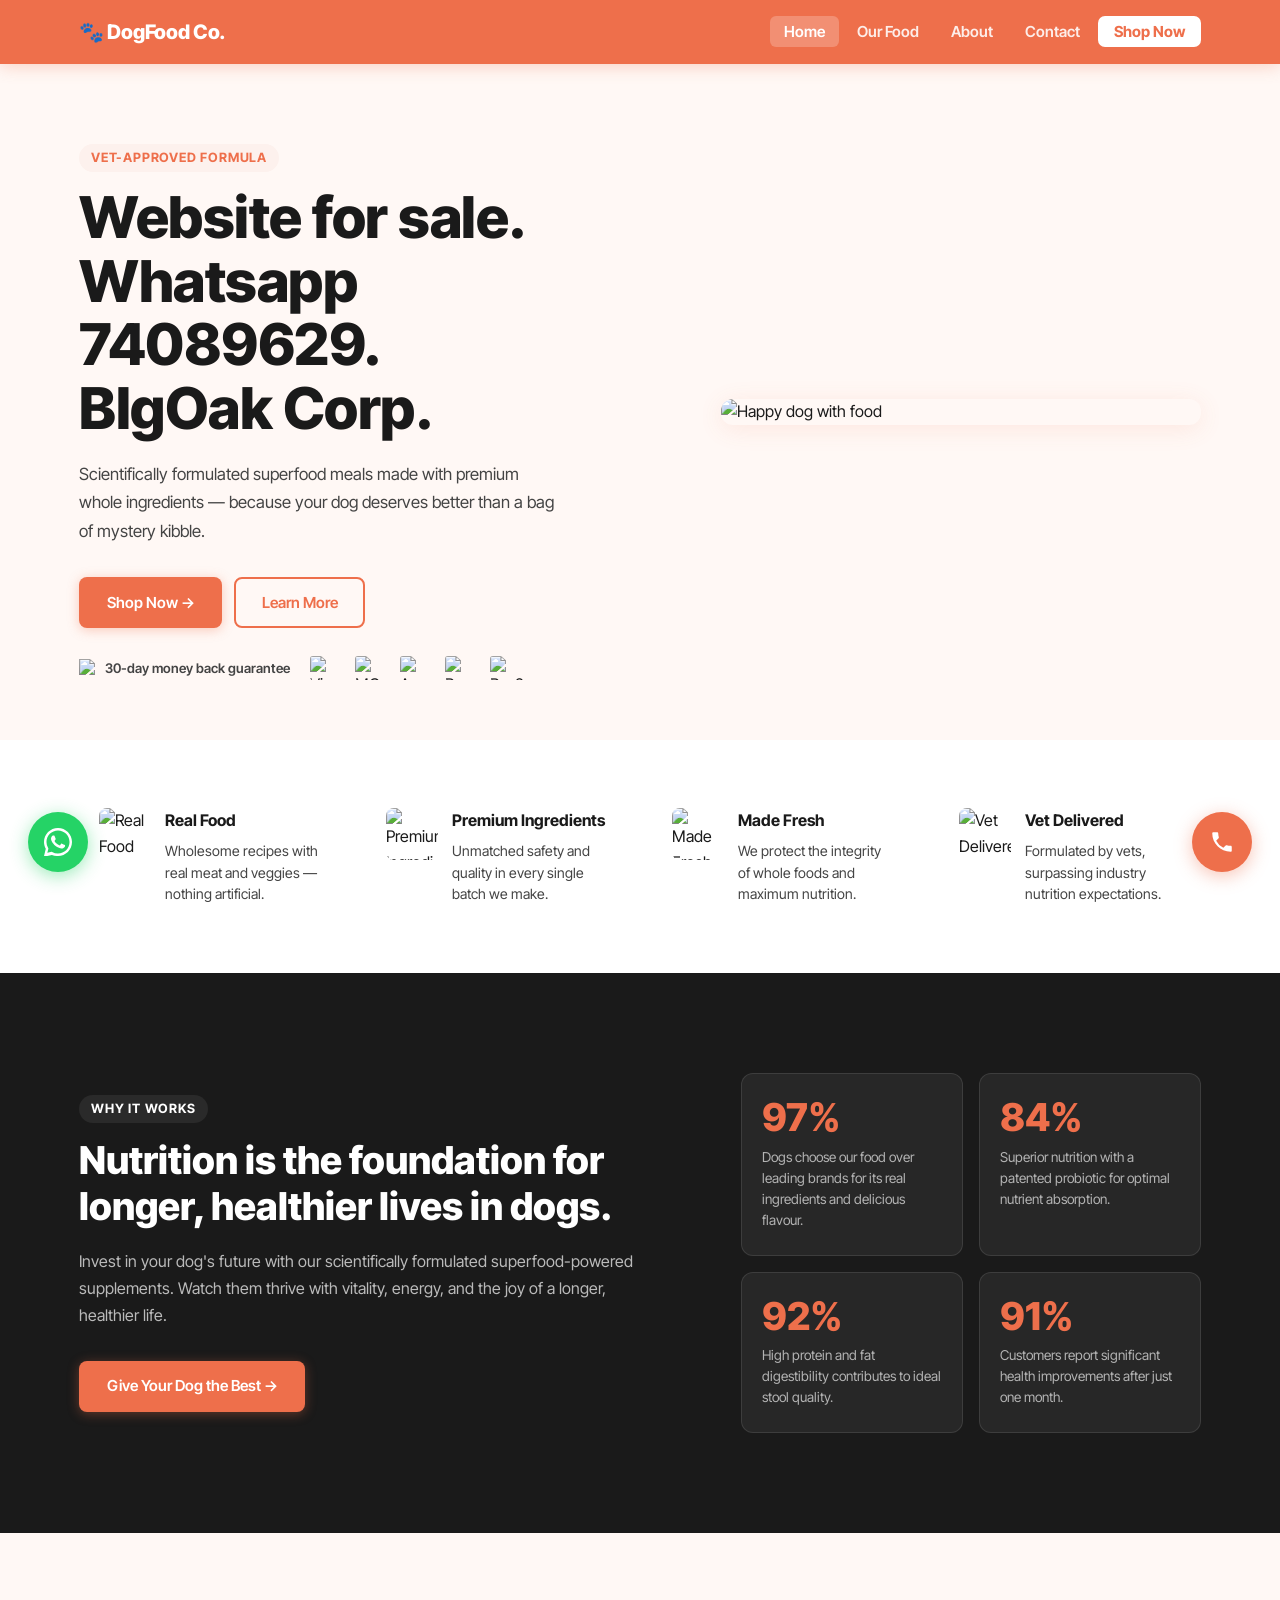
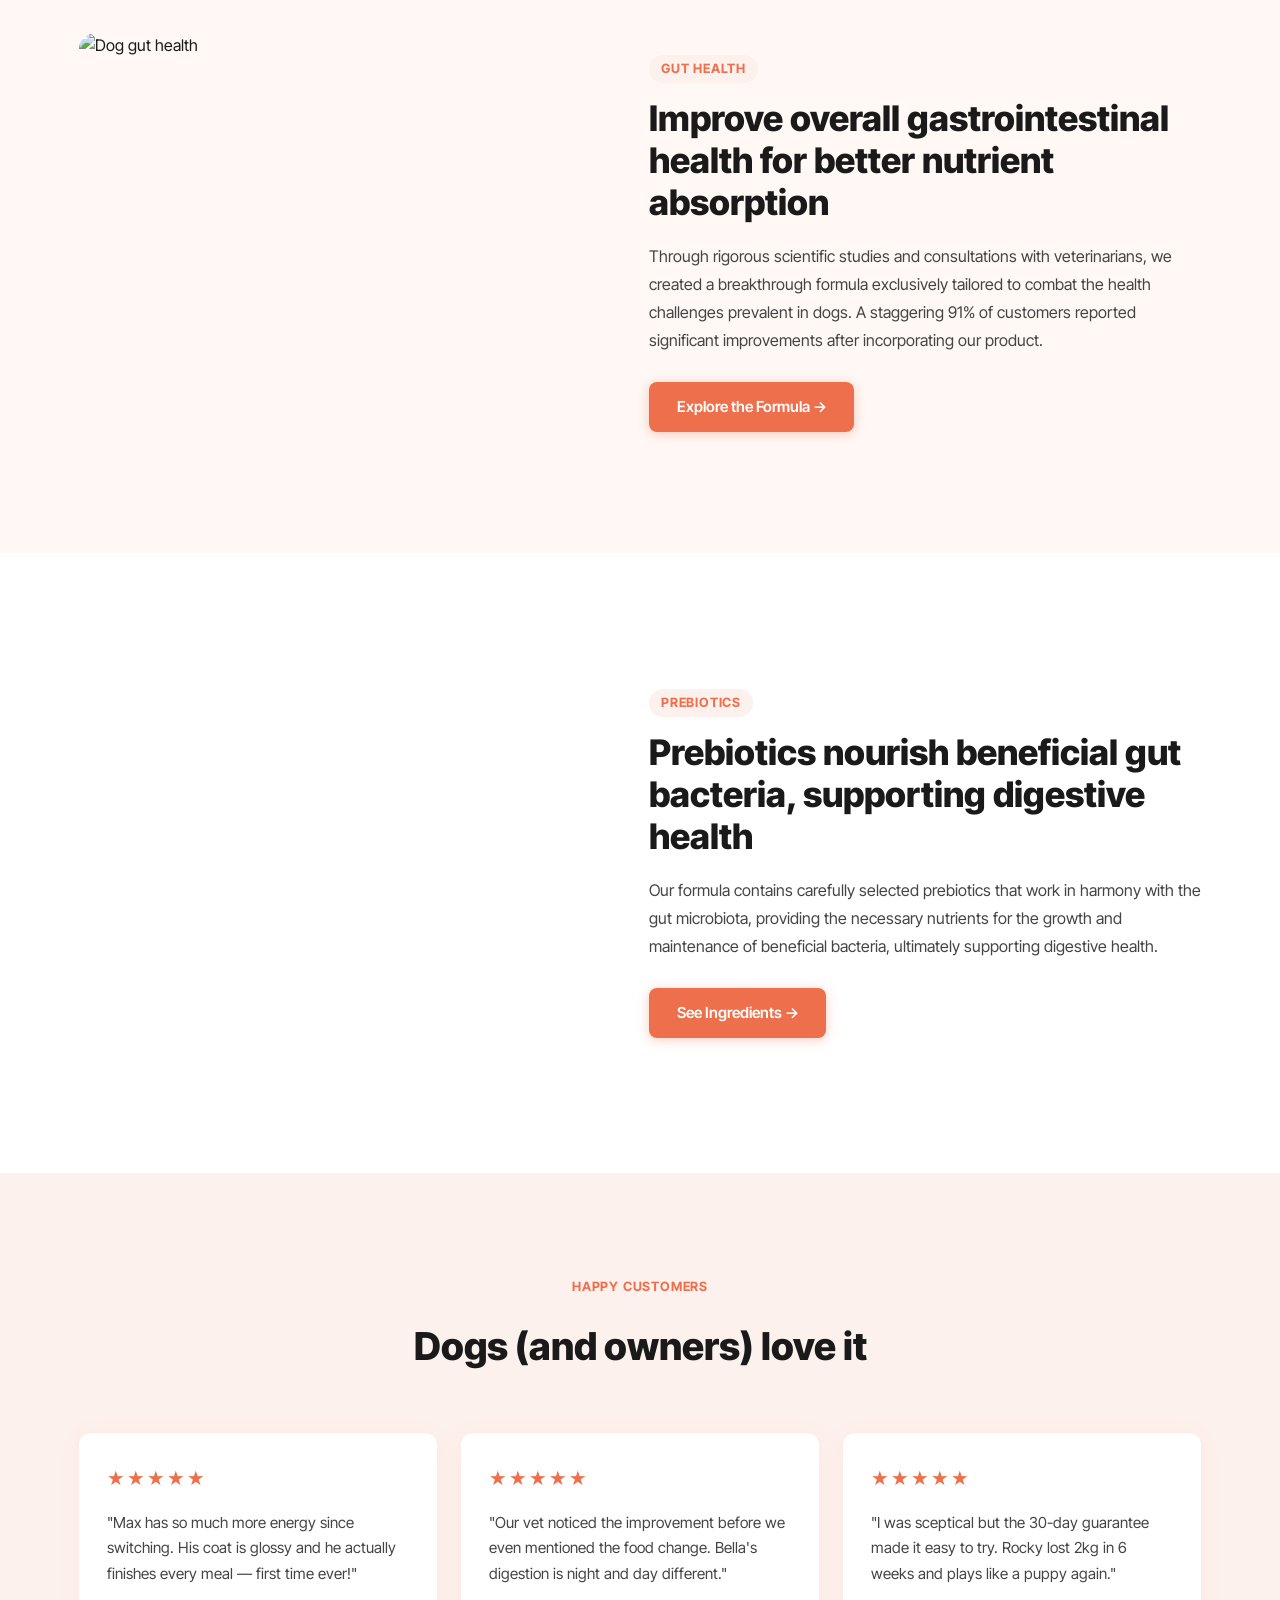
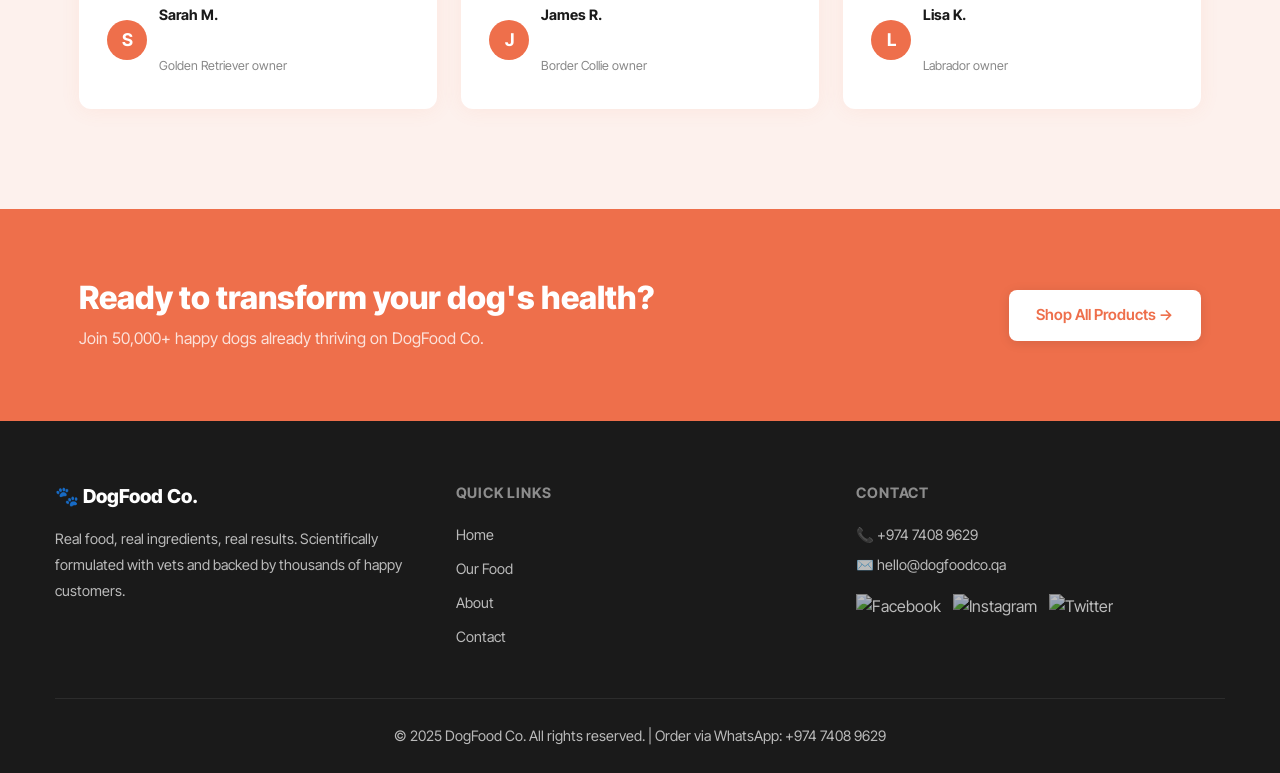
==== index.html @ cec1e4d4 "first commit" ====
<!DOCTYPE html>
<html lang="en">
<head>
    <meta charset="UTF-8">
    <meta name="viewport" content="width=device-width, initial-scale=1.0">
    <title>DogFood Co. – Real Food for Real Dogs</title>
    <link rel="stylesheet" href="style.css">
    <link rel="preconnect" href="https://fonts.googleapis.com">
    <link rel="preconnect" href="https://fonts.gstatic.com" crossorigin>
    <link href="https://fonts.googleapis.com/css2?family=Inter+Tight:wght@400;500;600;700;800&display=swap" rel="stylesheet">
</head>
<body>

<!-- NAV -->
<nav>
    <div class="nav-container">
        <a href="index.html" class="navlogo">🐾 DogFood Co.</a>
        <button class="nav-toggle" aria-label="Toggle navigation" aria-expanded="false">
            <span></span><span></span><span></span>
        </button>
        <ul class="nav-links">
            <li><a href="index.html">Home</a></li>
            <li><a href="shop.html">Our Food</a></li>
            <li><a href="about.html">About</a></li>
            <li><a href="contact.html">Contact</a></li>
            <li><a href="shop.html" class="nav-shop">Shop Now</a></li>
        </ul>
    </div>
</nav>

<!-- HERO -->
<section class="hero">
    <div class="container hero-inner">
        <div class="hero-text">
            <span class="badge">Vet-Approved Formula</span>
            <h1>Website for sale.<br>Whatsapp 74089629.<br>BIgOak Corp.</h1>
            <p>Scientifically formulated superfood meals made with premium whole ingredients — because your dog deserves better than a bag of mystery kibble.</p>
            <div class="hero-actions">
                <a href="shop.html" class="btn btn-primary">Shop Now →</a>
                <a href="about.html" class="btn btn-outline">Learn More</a>
            </div>
            <div class="trust-row">
                <div class="trust-item">
                    <img src="https://imgur.com/5Bwou4k.png" alt="Guarantee" width="18" height="18">
                    <span>30-day money back guarantee</span>
                </div>
                <div class="trust-payments">
                    <img src="https://imgur.com/eGjCdAO.png" alt="Visa" width="39" height="24">
                    <img src="https://imgur.com/sHuQ5a9.png" alt="MC" width="39" height="24">
                    <img src="https://imgur.com/HMOeJBQ.png" alt="Amex" width="39" height="24">
                    <img src="https://imgur.com/6dIvmwR.png" alt="Pay" width="39" height="24">
                    <img src="https://imgur.com/hNTeRtL.png" alt="Pay2" width="39" height="24">
                </div>
            </div>
        </div>
        <div class="hero-image">
            <img src="https://imgur.com/yDRFx0C.png" alt="Happy dog with food">
        </div>
    </div>
</section>

<!-- FEATURES STRIP -->
<section class="features-strip">
    <div class="container features-grid">
        <div class="feature-card reveal">
            <img src="https://imgur.com/W0EpPvp.png" alt="Real Food" width="52" height="52">
            <div>
                <h3>Real Food</h3>
                <p>Wholesome recipes with real meat and veggies — nothing artificial.</p>
            </div>
        </div>
        <div class="feature-card reveal">
            <img src="https://imgur.com/Yqj3eRN.png" alt="Premium Ingredients" width="52" height="52">
            <div>
                <h3>Premium Ingredients</h3>
                <p>Unmatched safety and quality in every single batch we make.</p>
            </div>
        </div>
        <div class="feature-card reveal">
            <img src="https://imgur.com/ISbBLQY.png" alt="Made Fresh" width="52" height="52">
            <div>
                <h3>Made Fresh</h3>
                <p>We protect the integrity of whole foods and maximum nutrition.</p>
            </div>
        </div>
        <div class="feature-card reveal">
            <img src="https://imgur.com/7onivQN.png" alt="Vet Delivered" width="52" height="52">
            <div>
                <h3>Vet Delivered</h3>
                <p>Formulated by vets, surpassing industry nutrition expectations.</p>
            </div>
        </div>
    </div>
</section>

<!-- STATS / BENEFITS -->
<section class="benefits">
    <div class="container benefits-inner">
        <div class="benefits-text reveal">
            <span class="badge badge-dark">Why It Works</span>
            <h2>Nutrition is the foundation for longer, healthier lives in dogs.</h2>
            <p>Invest in your dog's future with our scientifically formulated superfood-powered supplements. Watch them thrive with vitality, energy, and the joy of a longer, healthier life.</p>
            <a href="shop.html" class="btn btn-primary">Give Your Dog the Best →</a>
        </div>
        <div class="benefits-stats reveal">
            <div class="stat-card">
                <span class="stat-number">97%</span>
                <p>Dogs choose our food over leading brands for its real ingredients and delicious flavour.</p>
            </div>
            <div class="stat-card">
                <span class="stat-number">84%</span>
                <p>Superior nutrition with a patented probiotic for optimal nutrient absorption.</p>
            </div>
            <div class="stat-card">
                <span class="stat-number">92%</span>
                <p>High protein and fat digestibility contributes to ideal stool quality.</p>
            </div>
            <div class="stat-card">
                <span class="stat-number">91%</span>
                <p>Customers report significant health improvements after just one month.</p>
            </div>
        </div>
    </div>
</section>

<!-- GUT HEALTH SECTION -->
<section class="split-section">
    <div class="container split-inner">
        <div class="split-image reveal">
            <img src="https://i.imgur.com/GdeCdSQ.gif" alt="Dog gut health" style="width:100%;height:100%;object-fit:cover;">
        </div>
        <div class="split-text reveal">
            <span class="badge">Gut Health</span>
            <h2>Improve overall gastrointestinal health for better nutrient absorption</h2>
            <p>Through rigorous scientific studies and consultations with veterinarians, we created a breakthrough formula exclusively tailored to combat the health challenges prevalent in dogs. A staggering 91% of customers reported significant improvements after incorporating our product.</p>
            <a href="shop.html" class="btn btn-primary">Explore the Formula →</a>
        </div>
    </div>
</section>

<!-- PREBIOTICS SECTION -->
<section class="split-section split-section--reverse">
    <div class="container split-inner">
        <div class="split-text reveal">
            <span class="badge">Prebiotics</span>
            <h2>Prebiotics nourish beneficial gut bacteria, supporting digestive health</h2>
            <p>Our formula contains carefully selected prebiotics that work in harmony with the gut microbiota, providing the necessary nutrients for the growth and maintenance of beneficial bacteria, ultimately supporting digestive health.</p>
            <a href="shop.html" class="btn btn-primary">See Ingredients →</a>
        </div>
        <div class="split-image split-image--bg reveal"></div>
    </div>
</section>

<!-- TESTIMONIALS -->
<section class="testimonials">
    <div class="container">
        <div class="section-header">
            <span class="badge">Happy Customers</span>
            <h2>Dogs (and owners) love it</h2>
        </div>
        <div class="testimonials-grid">
            <div class="testimonial-card reveal">
                <div class="stars">★★★★★</div>
                <p>"Max has so much more energy since switching. His coat is glossy and he actually finishes every meal — first time ever!"</p>
                <div class="reviewer">
                    <div class="reviewer-avatar">S</div>
                    <div><strong>Sarah M.</strong><br><small>Golden Retriever owner</small></div>
                </div>
            </div>
            <div class="testimonial-card reveal">
                <div class="stars">★★★★★</div>
                <p>"Our vet noticed the improvement before we even mentioned the food change. Bella's digestion is night and day different."</p>
                <div class="reviewer">
                    <div class="reviewer-avatar">J</div>
                    <div><strong>James R.</strong><br><small>Border Collie owner</small></div>
                </div>
            </div>
            <div class="testimonial-card reveal">
                <div class="stars">★★★★★</div>
                <p>"I was sceptical but the 30-day guarantee made it easy to try. Rocky lost 2kg in 6 weeks and plays like a puppy again."</p>
                <div class="reviewer">
                    <div class="reviewer-avatar">L</div>
                    <div><strong>Lisa K.</strong><br><small>Labrador owner</small></div>
                </div>
            </div>
        </div>
    </div>
</section>

<!-- CTA BANNER -->
<section class="cta-banner">
    <div class="container cta-inner">
        <div>
            <h2>Ready to transform your dog's health?</h2>
            <p>Join 50,000+ happy dogs already thriving on DogFood Co.</p>
        </div>
        <a href="shop.html" class="btn btn-white">Shop All Products →</a>
    </div>
</section>

<!-- FOOTER -->
<footer class="footer">
    <div class="footer-container">
        <div class="footer-about">
            <div class="footer-logo">🐾 DogFood Co.</div>
            <p>Real food, real ingredients, real results. Scientifically formulated with vets and backed by thousands of happy customers.</p>
        </div>
        <div class="footer-links">
            <h3>Quick Links</h3>
            <ul>
                <li><a href="index.html">Home</a></li>
                <li><a href="shop.html">Our Food</a></li>
                <li><a href="about.html">About</a></li>
                <li><a href="contact.html">Contact</a></li>
            </ul>
        </div>
        <div class="footer-contact">
            <h3>Contact</h3>
            <p>📞 <a href="tel:+97474089629" style="color:rgba(255,255,255,0.7)">+974 7408 9629</a></p>
            <p>✉️ hello@dogfoodco.qa</p>
            <div class="social-icons">
                <a href="#"><img src="https://img.icons8.com/ios-filled/20/ffffff/facebook-new.png" alt="Facebook"></a>
                <a href="#"><img src="https://img.icons8.com/ios-filled/20/ffffff/instagram-new.png" alt="Instagram"></a>
                <a href="#"><img src="https://img.icons8.com/ios-filled/20/ffffff/twitter.png" alt="Twitter"></a>
            </div>
        </div>
    </div>
    <div class="footer-bottom">
        <p>© 2025 DogFood Co. All rights reserved. | Order via WhatsApp: +974 7408 9629</p>
    </div>
</footer>

<!-- FLOATING ACTION BUTTONS -->
<a href="https://wa.me/97474089629" class="fab fab-whatsapp" target="_blank" rel="noopener" aria-label="Chat on WhatsApp">
    <svg xmlns="http://www.w3.org/2000/svg" viewBox="0 0 24 24" fill="currentColor" width="28" height="28">
        <path d="M17.472 14.382c-.297-.149-1.758-.867-2.03-.967-.273-.099-.471-.148-.67.15-.197.297-.767.966-.94 1.164-.173.199-.347.223-.644.075-.297-.15-1.255-.463-2.39-1.475-.883-.788-1.48-1.761-1.653-2.059-.173-.297-.018-.458.13-.606.134-.133.298-.347.446-.52.149-.174.198-.298.298-.497.099-.198.05-.371-.025-.52-.075-.149-.669-1.612-.916-2.207-.242-.579-.487-.5-.669-.51-.173-.008-.371-.01-.57-.01-.198 0-.52.074-.792.372-.272.297-1.04 1.016-1.04 2.479 0 1.462 1.065 2.875 1.213 3.074.149.198 2.096 3.2 5.077 4.487.709.306 1.262.489 1.694.625.712.227 1.36.195 1.871.118.571-.085 1.758-.719 2.006-1.413.248-.694.248-1.289.173-1.413-.074-.124-.272-.198-.57-.347z"/>
        <path d="M12 0C5.373 0 0 5.373 0 12c0 2.117.553 4.103 1.518 5.829L.057 23.886a.5.5 0 0 0 .611.611l6.101-1.457A11.945 11.945 0 0 0 12 24c6.627 0 12-5.373 12-12S18.627 0 12 0zm0 21.882a9.844 9.844 0 0 1-5.031-1.378l-.36-.214-3.733.892.908-3.65-.234-.374A9.847 9.847 0 0 1 2.118 12C2.118 6.533 6.533 2.118 12 2.118S21.882 6.533 21.882 12 17.467 21.882 12 21.882z"/>
    </svg>
</a>
<a href="tel:+97474089629" class="fab fab-phone" aria-label="Call Us">
    <svg xmlns="http://www.w3.org/2000/svg" viewBox="0 0 24 24" fill="currentColor" width="26" height="26">
        <path d="M6.62 10.79a15.053 15.053 0 0 0 6.59 6.59l2.2-2.2c.27-.27.67-.36 1.02-.24 1.12.37 2.33.57 3.57.57.55 0 1 .45 1 1V20c0 .55-.45 1-1 1C10.61 21 3 13.39 3 4c0-.55.45-1 1-1h3.5c.55 0 1 .45 1 1 0 1.25.2 2.45.57 3.57.11.35.03.74-.24 1.02l-2.21 2.2z"/>
    </svg>
</a>

<script src="script.js"></script>
</body>
</html>
---- style.css ----
/* ============================================================
   RESET & TOKENS
   ============================================================ */
*, *::before, *::after { margin: 0; padding: 0; box-sizing: border-box; }
img { max-width: 100%; height: auto; display: block; }

:root {
    --orange:  #EE6F4B;
    --orange-dark: #d45a37;
    --orange-light: #fdf1ed;
    --cream:   #fff8f5;
    --dark:    #1a1a1a;
    --mid:     #444;
    --light:   #f5f5f5;
    --white:   #ffffff;
    --nav-h:   64px;
    --radius:  12px;
    --shadow:  0 4px 24px rgba(238,111,75,0.12);
    --max-w:   1170px;
}

/* ============================================================
   BASE
   ============================================================ */
body {
    font-family: "Inter Tight", sans-serif;
    color: var(--dark);
    background-color: var(--cream);
    padding-top: var(--nav-h);
    line-height: 1.6;
}

a { text-decoration: none; color: inherit; }

/* ============================================================
   BUTTONS
   ============================================================ */
.btn {
    display: inline-flex;
    align-items: center;
    justify-content: center;
    padding: 0.7rem 1.6rem;
    border-radius: 8px;
    font-family: "Inter Tight", sans-serif;
    font-size: 0.95rem;
    font-weight: 600;
    cursor: pointer;
    border: 2px solid transparent;
    transition: background 0.18s, transform 0.1s, box-shadow 0.18s;
    min-height: 44px;
    white-space: nowrap;
}
.btn:active { transform: scale(0.97); }

.btn-primary {
    background: var(--orange);
    color: var(--white);
    box-shadow: 0 2px 12px rgba(238,111,75,0.35);
}
.btn-primary:hover {
    background: var(--orange-dark);
    box-shadow: 0 4px 20px rgba(238,111,75,0.45);
    color: var(--white);
}

.btn-outline {
    background: transparent;
    color: var(--orange);
    border-color: var(--orange);
}
.btn-outline:hover {
    background: var(--orange-light);
}

.btn-white {
    background: var(--white);
    color: var(--orange);
    box-shadow: 0 2px 12px rgba(0,0,0,0.1);
}
.btn-white:hover {
    background: var(--orange-light);
}

/* ============================================================
   LAYOUT
   ============================================================ */
.container {
    max-width: var(--max-w);
    margin: 0 auto;
    padding: 0 24px;
}

/* ============================================================
   BADGES
   ============================================================ */
.badge {
    display: inline-block;
    background: var(--orange-light);
    color: var(--orange);
    font-size: 0.8rem;
    font-weight: 700;
    letter-spacing: 0.8px;
    text-transform: uppercase;
    padding: 4px 12px;
    border-radius: 100px;
    margin-bottom: 14px;
}
.badge-dark {
    background: #2a2a2a;
    color: var(--white);
}

/* ============================================================
   NAV
   ============================================================ */
nav {
    position: fixed;
    top: 0; left: 0;
    width: 100%;
    height: var(--nav-h);
    background: var(--orange);
    box-shadow: 0 2px 16px rgba(238,111,75,0.3);
    z-index: 1000;
}

.nav-container {
    max-width: var(--max-w);
    margin: 0 auto;
    padding: 0 24px;
    height: 100%;
    display: flex;
    align-items: center;
    justify-content: space-between;
    position: relative;
}

.navlogo {
    font-size: 1.25rem;
    font-weight: 800;
    color: var(--white);
    letter-spacing: -0.3px;
}

.nav-links {
    list-style: none;
    display: flex;
    gap: 4px;
    align-items: center;
}

.nav-links li a {
    color: rgba(255,255,255,0.88);
    font-size: 0.95rem;
    font-weight: 600;
    padding: 6px 14px;
    border-radius: 6px;
    transition: background 0.15s, color 0.15s;
}
.nav-links li a:hover {
    background: rgba(255,255,255,0.18);
    color: var(--white);
}

/* Hamburger */
.nav-toggle {
    display: none;
    flex-direction: column;
    gap: 5px;
    background: none;
    border: none;
    cursor: pointer;
    padding: 8px;
    z-index: 1001;
}
.nav-toggle span {
    display: block;
    width: 24px;
    height: 2px;
    background: var(--white);
    border-radius: 2px;
    transition: transform 0.28s, opacity 0.28s;
}
.nav-toggle[aria-expanded="true"] span:nth-child(1) { transform: translateY(7px) rotate(45deg); }
.nav-toggle[aria-expanded="true"] span:nth-child(2) { opacity: 0; }
.nav-toggle[aria-expanded="true"] span:nth-child(3) { transform: translateY(-7px) rotate(-45deg); }

/* ============================================================
   HERO
   ============================================================ */
.hero {
    padding: 80px 0 60px;
    background: var(--cream);
}

.hero-inner {
    display: flex;
    align-items: center;
    gap: 60px;
}

.hero-text {
    flex: 1;
    min-width: 0;
}

.hero-text h1 {
    font-size: clamp(2.2rem, 4.5vw, 3.6rem);
    font-weight: 800;
    line-height: 1.1;
    letter-spacing: -0.5px;
    color: var(--dark);
    margin-bottom: 20px;
}

.hero-text p {
    font-size: 1.05rem;
    font-weight: 400;
    line-height: 1.7;
    color: var(--mid);
    margin-bottom: 32px;
    max-width: 480px;
}

.hero-actions {
    display: flex;
    gap: 12px;
    flex-wrap: wrap;
    margin-bottom: 28px;
}

.hero-image {
    flex-shrink: 0;
    width: 480px;
}
.hero-image img {
    width: 100%;
    border-radius: var(--radius);
    box-shadow: var(--shadow);
}

/* Trust row */
.trust-row {
    display: flex;
    align-items: center;
    gap: 20px;
    flex-wrap: wrap;
}
.trust-item {
    display: flex;
    align-items: center;
    gap: 8px;
    font-size: 0.83rem;
    font-weight: 600;
    color: var(--mid);
}
.trust-payments {
    display: flex;
    align-items: center;
    gap: 6px;
}
.trust-payments img {
    height: 24px;
    width: auto;
    border-radius: 3px;
}

/* ============================================================
   FEATURES STRIP
   ============================================================ */
.features-strip {
    background: var(--white);
    padding: 48px 0;
    box-shadow: 0 1px 0 #eee;
}

.features-grid {
    display: grid;
    grid-template-columns: repeat(4, 1fr);
    gap: 24px;
}

.feature-card {
    display: flex;
    align-items: flex-start;
    gap: 14px;
    padding: 20px;
    border-radius: var(--radius);
    transition: box-shadow 0.2s;
}
.feature-card:hover {
    box-shadow: var(--shadow);
}
.feature-card img {
    flex-shrink: 0;
    border-radius: 8px;
}
.feature-card h3 {
    font-size: 1rem;
    font-weight: 700;
    margin-bottom: 6px;
    color: var(--dark);
}
.feature-card p {
    font-size: 0.88rem;
    color: var(--mid);
    line-height: 1.55;
}

/* ============================================================
   BENEFITS / STATS
   ============================================================ */
.benefits {
    padding: 100px 0;
    background: var(--dark);
}

.benefits-inner {
    display: flex;
    align-items: center;
    gap: 80px;
}

.benefits-text {
    flex: 1;
    min-width: 0;
}
.benefits-text h2 {
    font-size: clamp(1.8rem, 3vw, 2.6rem);
    font-weight: 800;
    color: var(--white);
    line-height: 1.2;
    margin-bottom: 18px;
}
.benefits-text p {
    font-size: 1rem;
    color: rgba(255,255,255,0.7);
    line-height: 1.7;
    margin-bottom: 32px;
}

.benefits-stats {
    flex-shrink: 0;
    width: 460px;
    display: grid;
    grid-template-columns: 1fr 1fr;
    gap: 16px;
}

.stat-card {
    background: rgba(255,255,255,0.06);
    border: 1px solid rgba(255,255,255,0.1);
    border-radius: var(--radius);
    padding: 24px 20px;
    transition: background 0.2s;
}
.stat-card:hover {
    background: rgba(238,111,75,0.12);
    border-color: rgba(238,111,75,0.3);
}
.stat-number {
    display: block;
    font-size: 2.4rem;
    font-weight: 800;
    color: var(--orange);
    line-height: 1;
    margin-bottom: 10px;
}
.stat-card p {
    font-size: 0.85rem;
    color: rgba(255,255,255,0.65);
    line-height: 1.55;
}

/* ============================================================
   SPLIT SECTIONS
   ============================================================ */
.split-section {
    padding: 100px 0;
    background: var(--cream);
}
.split-section:nth-child(even) {
    background: var(--white);
}

.split-inner {
    display: flex;
    align-items: center;
    gap: 70px;
}

.split-section--reverse .split-inner {
    flex-direction: row-reverse;
}

.split-image {
    flex-shrink: 0;
    width: 500px;
    height: 420px;
    border-radius: 16px;
    overflow: hidden;
}
.split-image img {
    width: 100%;
    height: 100%;
    object-fit: cover;
}

.split-image--bg {
    background-image: url(https://imgur.com/X1uKFle.png);
    background-size: cover;
    background-position: center;
}

.split-text {
    flex: 1;
    min-width: 0;
}
.split-text h2 {
    font-size: clamp(1.6rem, 2.8vw, 2.2rem);
    font-weight: 800;
    line-height: 1.2;
    margin-bottom: 18px;
    color: var(--dark);
}
.split-text p {
    font-size: 1rem;
    color: var(--mid);
    line-height: 1.75;
    margin-bottom: 28px;
}

/* ============================================================
   TESTIMONIALS
   ============================================================ */
.testimonials {
    padding: 100px 0;
    background: var(--orange-light);
}

.section-header {
    text-align: center;
    margin-bottom: 56px;
}
.section-header h2 {
    font-size: clamp(1.8rem, 3vw, 2.4rem);
    font-weight: 800;
    color: var(--dark);
}

.testimonials-grid {
    display: grid;
    grid-template-columns: repeat(3, 1fr);
    gap: 24px;
}

.testimonial-card {
    background: var(--white);
    border-radius: var(--radius);
    padding: 32px 28px;
    box-shadow: 0 2px 20px rgba(238,111,75,0.08);
    display: flex;
    flex-direction: column;
    gap: 16px;
    transition: transform 0.2s, box-shadow 0.2s;
}
.testimonial-card:hover {
    transform: translateY(-4px);
    box-shadow: 0 8px 32px rgba(238,111,75,0.14);
}

.stars {
    color: var(--orange);
    font-size: 1.1rem;
    letter-spacing: 2px;
}

.testimonial-card p {
    font-size: 0.95rem;
    color: var(--mid);
    line-height: 1.7;
    flex: 1;
}

.reviewer {
    display: flex;
    align-items: center;
    gap: 12px;
}
.reviewer-avatar {
    width: 40px;
    height: 40px;
    border-radius: 50%;
    background: var(--orange);
    color: var(--white);
    font-weight: 700;
    font-size: 1.1rem;
    display: flex;
    align-items: center;
    justify-content: center;
    flex-shrink: 0;
}
.reviewer strong {
    font-size: 0.9rem;
    display: block;
}
.reviewer small {
    font-size: 0.78rem;
    color: #888;
}

/* ============================================================
   CTA BANNER
   ============================================================ */
.cta-banner {
    background: var(--orange);
    padding: 70px 0;
}

.cta-inner {
    display: flex;
    align-items: center;
    justify-content: space-between;
    gap: 40px;
}

.cta-inner h2 {
    font-size: clamp(1.5rem, 2.5vw, 2rem);
    font-weight: 800;
    color: var(--white);
    line-height: 1.2;
}
.cta-inner p {
    color: rgba(255,255,255,0.8);
    font-size: 1rem;
    margin-top: 8px;
}

/* ============================================================
   FOOTER
   ============================================================ */
.footer {
    background: var(--dark);
    color: var(--white);
    padding: 60px 24px 24px;
    font-family: "Inter Tight", sans-serif;
}

.footer-container {
    display: flex;
    flex-wrap: wrap;
    justify-content: space-between;
    max-width: var(--max-w);
    margin: 0 auto 40px;
    gap: 32px;
}

.footer-logo {
    font-size: 1.2rem;
    font-weight: 800;
    color: var(--white);
    margin-bottom: 14px;
}

.footer-about,
.footer-links,
.footer-contact {
    flex: 1 1 220px;
}

.footer h3 {
    font-size: 0.9rem;
    font-weight: 700;
    text-transform: uppercase;
    letter-spacing: 0.8px;
    color: rgba(255,255,255,0.5);
    margin-bottom: 18px;
}

.footer p,
.footer-links a {
    color: rgba(255,255,255,0.7);
    font-size: 0.9rem;
    line-height: 1.8;
    text-decoration: none;
}

.footer-links a:hover { color: var(--orange); }

.footer-links ul { list-style: none; }
.footer-links li { margin-bottom: 8px; }

.footer-contact p { margin-bottom: 4px; }

.social-icons { display: flex; gap: 12px; margin-top: 16px; }
.social-icons a { opacity: 0.7; transition: opacity 0.2s; }
.social-icons a:hover { opacity: 1; }

.footer-bottom {
    max-width: var(--max-w);
    margin: 0 auto;
    padding-top: 24px;
    border-top: 1px solid rgba(255,255,255,0.08);
    font-size: 0.82rem;
    color: rgba(255,255,255,0.35);
    text-align: center;
}

/* ============================================================
   FLOATING ACTION BUTTONS
   ============================================================ */
.fab {
    position: fixed;
    bottom: 28px;
    width: 60px;
    height: 60px;
    border-radius: 50%;
    display: flex;
    align-items: center;
    justify-content: center;
    color: #fff;
    text-decoration: none;
    z-index: 9999;
    transition: transform 0.2s ease, box-shadow 0.2s ease;
}
.fab:hover { transform: scale(1.12); color: #fff; }

/* WhatsApp — bottom-left */
.fab-whatsapp {
    left: 28px;
    background: #25D366;
    box-shadow: 0 0 0 0 rgba(37,211,102,0.5), 0 4px 18px rgba(37,211,102,0.45);
    animation: pulse-wa 2.4s ease-in-out infinite;
}
.fab-whatsapp:hover {
    box-shadow: 0 0 0 10px rgba(37,211,102,0), 0 6px 24px rgba(37,211,102,0.7);
}
@keyframes pulse-wa {
    0%   { box-shadow: 0 0 0 0    rgba(37,211,102,0.55), 0 4px 18px rgba(37,211,102,0.4); }
    50%  { box-shadow: 0 0 0 14px rgba(37,211,102,0),    0 4px 22px rgba(37,211,102,0.6); }
    100% { box-shadow: 0 0 0 0    rgba(37,211,102,0.55), 0 4px 18px rgba(37,211,102,0.4); }
}

/* Phone — bottom-right */
.fab-phone {
    right: 28px;
    background: var(--orange);
    box-shadow: 0 0 0 0 rgba(238,111,75,0.55), 0 4px 18px rgba(238,111,75,0.4);
    animation: pulse-ph 2.4s ease-in-out infinite;
    animation-delay: 1.2s;
}
.fab-phone:hover {
    box-shadow: 0 0 0 10px rgba(238,111,75,0), 0 6px 24px rgba(238,111,75,0.75);
}
@keyframes pulse-ph {
    0%   { box-shadow: 0 0 0 0    rgba(238,111,75,0.6),  0 4px 18px rgba(238,111,75,0.4); }
    50%  { box-shadow: 0 0 0 14px rgba(238,111,75,0),    0 4px 22px rgba(238,111,75,0.6); }
    100% { box-shadow: 0 0 0 0    rgba(238,111,75,0.6),  0 4px 18px rgba(238,111,75,0.4); }
}

/* ============================================================
   RESPONSIVE — 1024px
   ============================================================ */
@media (max-width: 1024px) {
    .features-grid { grid-template-columns: repeat(2, 1fr); }

    .benefits-inner { flex-direction: column; gap: 50px; }
    .benefits-stats { width: 100%; }

    .split-inner,
    .split-section--reverse .split-inner { flex-direction: column; gap: 40px; }
    .split-image { width: 100%; max-width: 560px; height: 320px; }
}

/* ============================================================
   RESPONSIVE — 768px
   ============================================================ */
@media (max-width: 768px) {
    /* Nav */
    .nav-toggle { display: flex; }
    .nav-links {
        display: none;
        position: absolute;
        top: var(--nav-h);
        left: 0; right: 0;
        background: var(--orange);
        flex-direction: column;
        align-items: stretch;
        padding: 12px 20px 20px;
        gap: 2px;
        box-shadow: 0 8px 24px rgba(0,0,0,0.15);
    }
    .nav-links.open { display: flex; }
    .nav-links li a {
        padding: 10px 12px;
        display: block;
    }

    /* Hero */
    .hero { padding: 48px 0 40px; }
    .hero-inner { flex-direction: column; gap: 32px; }
    .hero-image { width: 100%; max-width: 420px; margin: 0 auto; }
    .hero-actions { flex-direction: column; }
    .hero-actions .btn { width: 100%; }
    .trust-row { flex-direction: column; align-items: flex-start; gap: 12px; }

    /* Features */
    .features-grid { grid-template-columns: 1fr; }

    /* Benefits */
    .benefits { padding: 60px 0; }
    .benefits-stats { grid-template-columns: 1fr 1fr; }

    /* Testimonials */
    .testimonials-grid { grid-template-columns: 1fr; }

    /* CTA */
    .cta-inner { flex-direction: column; text-align: center; }
    .cta-inner .btn { width: 100%; max-width: 360px; }

    /* Footer */
    .footer-container { flex-direction: column; }

    /* FABs */
    .fab { width: 52px; height: 52px; bottom: 20px; }
    .fab-whatsapp { left: 16px; }
    .fab-phone    { right: 16px; }
}

/* ============================================================
   RESPONSIVE — 480px
   ============================================================ */
@media (max-width: 480px) {
    .benefits-stats { grid-template-columns: 1fr; }
    .split-image { height: 240px; }
}

/* ============================================================
   SMOOTH SCROLL + REVEAL
   ============================================================ */
html { scroll-behavior: smooth; }

.reveal { opacity: 0; transform: translateY(24px); transition: opacity 0.5s ease, transform 0.5s ease; }
.reveal.visible { opacity: 1; transform: none; }

@media (prefers-reduced-motion: reduce) {
    html { scroll-behavior: auto; }
    .reveal { opacity: 1; transform: none; transition: none; }
    .fab { animation: none !important; }
}

/* ============================================================
   NAV ACTIVE + SHOP CTA
   ============================================================ */
.nav-links li a.active {
    background: rgba(255,255,255,0.22);
    color: var(--white);
}
.nav-shop {
    background: var(--white) !important;
    color: var(--orange) !important;
    font-weight: 700 !important;
    border-radius: 7px !important;
    padding: 6px 16px !important;
    transition: background 0.15s !important;
}
.nav-shop:hover { background: var(--orange-light) !important; }

nav.scrolled { box-shadow: 0 4px 24px rgba(238,111,75,0.38); }

/* ============================================================
   PAGE HERO (inner pages)
   ============================================================ */
.page-hero {
    background: var(--orange);
    padding: 72px 24px 60px;
    text-align: center;
}
.page-hero .breadcrumb {
    font-size: 0.78rem;
    font-weight: 600;
    letter-spacing: 1px;
    text-transform: uppercase;
    color: rgba(255,255,255,0.65);
    margin-bottom: 14px;
}
.page-hero .breadcrumb a { color: rgba(255,255,255,0.65); }
.page-hero .breadcrumb a:hover { color: #fff; }
.page-hero h1 {
    font-size: clamp(2rem, 4vw, 3rem);
    font-weight: 800;
    color: var(--white);
    line-height: 1.15;
    margin-bottom: 14px;
}
.page-hero p {
    font-size: 1.05rem;
    color: rgba(255,255,255,0.78);
    max-width: 540px;
    margin: 0 auto;
    line-height: 1.7;
}

/* ============================================================
   SECTION UTILITIES
   ============================================================ */
.section { padding: 96px 0; }
.section-sm { padding: 60px 0; }

.section-label {
    font-size: 0.78rem;
    font-weight: 700;
    letter-spacing: 1.6px;
    text-transform: uppercase;
    color: var(--orange);
    margin-bottom: 12px;
}
.section-title {
    font-size: clamp(1.8rem, 3vw, 2.6rem);
    font-weight: 800;
    color: var(--dark);
    line-height: 1.2;
    margin-bottom: 18px;
}
.section-sub {
    font-size: 1rem;
    color: var(--mid);
    line-height: 1.7;
    max-width: 560px;
}
.section-sub--center { margin: 0 auto; text-align: center; }
.text-center { text-align: center; }

/* ============================================================
   PRODUCT GRID — shop page
   ============================================================ */
.shop-section { padding: 80px 0 100px; }

.product-filters {
    display: flex;
    gap: 10px;
    flex-wrap: wrap;
    margin-bottom: 48px;
    justify-content: center;
}
.filter-btn {
    padding: 8px 20px;
    border-radius: 100px;
    font-family: "Inter Tight", sans-serif;
    font-size: 0.88rem;
    font-weight: 600;
    border: 2px solid #e0e0e0;
    background: var(--white);
    color: var(--mid);
    cursor: pointer;
    transition: all 0.18s;
}
.filter-btn:hover, .filter-btn.active {
    border-color: var(--orange);
    background: var(--orange);
    color: var(--white);
}

.product-grid {
    display: grid;
    grid-template-columns: repeat(3, 1fr);
    gap: 28px;
}

.product-card {
    background: var(--white);
    border-radius: 16px;
    overflow: hidden;
    box-shadow: 0 2px 18px rgba(0,0,0,0.07);
    border: 1.5px solid transparent;
    display: flex;
    flex-direction: column;
    transition: transform 0.22s, box-shadow 0.22s, border-color 0.22s;
}
.product-card:hover {
    transform: translateY(-5px);
    box-shadow: 0 12px 40px rgba(238,111,75,0.15);
    border-color: var(--orange);
}

.product-img {
    height: 220px;
    overflow: hidden;
    position: relative;
}
.product-img img {
    width: 100%; height: 100%;
    object-fit: cover;
    transition: transform 0.4s;
}
.product-card:hover .product-img img { transform: scale(1.04); }

.product-badge {
    position: absolute;
    top: 12px; left: 12px;
    background: var(--orange);
    color: #fff;
    font-size: 0.72rem;
    font-weight: 700;
    letter-spacing: 0.8px;
    text-transform: uppercase;
    padding: 4px 10px;
    border-radius: 100px;
}
.product-badge.badge-new { background: #27ae60; }
.product-badge.badge-sale { background: #e74c3c; }

.product-body {
    padding: 22px 22px 26px;
    display: flex;
    flex-direction: column;
    flex: 1;
    gap: 8px;
}

.product-category {
    font-size: 0.73rem;
    font-weight: 700;
    letter-spacing: 1.2px;
    text-transform: uppercase;
    color: var(--orange);
}

.product-name {
    font-size: 1.08rem;
    font-weight: 700;
    color: var(--dark);
    line-height: 1.3;
}

.product-desc {
    font-size: 0.87rem;
    color: var(--mid);
    line-height: 1.6;
    flex: 1;
}

.product-meta {
    display: flex;
    align-items: center;
    justify-content: space-between;
    margin-top: 6px;
    flex-wrap: wrap;
    gap: 8px;
}

.product-price {
    font-size: 1.4rem;
    font-weight: 800;
    color: var(--dark);
}
.product-price .original {
    font-size: 0.9rem;
    font-weight: 500;
    color: #aaa;
    text-decoration: line-through;
    margin-right: 6px;
}

.product-weight {
    font-size: 0.8rem;
    color: #999;
}

.product-actions {
    display: flex;
    gap: 8px;
    margin-top: 12px;
}
.product-actions .btn {
    flex: 1;
    font-size: 0.88rem;
    padding: 0.6rem 1rem;
}

/* Size selector */
.size-selector {
    display: flex;
    gap: 6px;
    flex-wrap: wrap;
    margin-top: 4px;
}
.size-btn {
    padding: 4px 12px;
    border-radius: 6px;
    border: 1.5px solid #e0e0e0;
    background: transparent;
    font-family: "Inter Tight", sans-serif;
    font-size: 0.8rem;
    font-weight: 600;
    cursor: pointer;
    transition: all 0.15s;
    color: var(--dark);
}
.size-btn:hover, .size-btn.selected {
    border-color: var(--orange);
    background: var(--orange-light);
    color: var(--orange);
}

/* Qty selector */
.qty-row {
    display: flex;
    align-items: center;
    gap: 0;
    border: 1.5px solid #e0e0e0;
    border-radius: 8px;
    overflow: hidden;
    width: fit-content;
}
.qty-btn {
    width: 34px; height: 34px;
    border: none;
    background: transparent;
    font-size: 1.1rem;
    cursor: pointer;
    font-family: "Inter Tight", sans-serif;
    color: var(--dark);
    transition: background 0.15s;
    display: flex; align-items: center; justify-content: center;
}
.qty-btn:hover { background: var(--orange-light); color: var(--orange); }
.qty-display {
    width: 40px;
    text-align: center;
    font-weight: 700;
    font-size: 0.95rem;
    border-left: 1.5px solid #e0e0e0;
    border-right: 1.5px solid #e0e0e0;
    height: 34px;
    display: flex; align-items: center; justify-content: center;
}

/* WhatsApp order modal */
.modal-overlay {
    position: fixed;
    inset: 0;
    background: rgba(0,0,0,0.5);
    z-index: 9000;
    display: none;
    align-items: center;
    justify-content: center;
    padding: 20px;
}
.modal-overlay.open { display: flex; }

.modal {
    background: var(--white);
    border-radius: 20px;
    padding: 40px 36px;
    max-width: 480px;
    width: 100%;
    box-shadow: 0 20px 60px rgba(0,0,0,0.2);
    position: relative;
    animation: modal-in 0.28s ease;
}
@keyframes modal-in {
    from { opacity: 0; transform: scale(0.93) translateY(16px); }
    to   { opacity: 1; transform: none; }
}

.modal-close {
    position: absolute;
    top: 16px; right: 18px;
    background: none; border: none;
    font-size: 1.5rem;
    color: #aaa;
    cursor: pointer;
    line-height: 1;
    transition: color 0.15s;
}
.modal-close:hover { color: var(--dark); }

.modal-product {
    display: flex;
    gap: 16px;
    align-items: center;
    background: var(--orange-light);
    border-radius: 12px;
    padding: 16px;
    margin: 20px 0 24px;
}
.modal-product img {
    width: 70px; height: 70px;
    border-radius: 8px;
    object-fit: cover;
    flex-shrink: 0;
}
.modal-product-info h4 { font-size: 1rem; font-weight: 700; color: var(--dark); margin-bottom: 4px; }
.modal-product-info p  { font-size: 0.85rem; color: var(--mid); }
.modal-product-price   { font-size: 1.1rem; font-weight: 800; color: var(--orange); margin-top: 4px; }

.modal h3 { font-size: 1.25rem; font-weight: 800; color: var(--dark); }
.modal > p { font-size: 0.9rem; color: var(--mid); margin-top: 4px; }

.modal-form-group {
    display: flex;
    flex-direction: column;
    gap: 6px;
    margin-bottom: 16px;
}
.modal-form-group label {
    font-size: 0.85rem;
    font-weight: 600;
    color: var(--dark);
}
.modal-form-group input,
.modal-form-group textarea,
.modal-form-group select {
    padding: 10px 13px;
    border: 1.5px solid #e0e0e0;
    border-radius: 8px;
    font-family: "Inter Tight", sans-serif;
    font-size: 0.92rem;
    color: var(--dark);
    background: #fafafa;
    transition: border-color 0.2s, box-shadow 0.2s;
    outline: none;
}
.modal-form-group input:focus,
.modal-form-group textarea:focus,
.modal-form-group select:focus {
    border-color: var(--orange);
    box-shadow: 0 0 0 3px rgba(238,111,75,0.12);
    background: #fff;
}
.modal-form-group textarea { resize: vertical; min-height: 80px; }

.modal-wa-btn {
    width: 100%;
    background: #25D366;
    color: #fff;
    border: none;
    border-radius: 10px;
    padding: 0.85rem 1rem;
    font-family: "Inter Tight", sans-serif;
    font-size: 1rem;
    font-weight: 700;
    cursor: pointer;
    display: flex;
    align-items: center;
    justify-content: center;
    gap: 10px;
    transition: background 0.15s, transform 0.1s;
    margin-top: 8px;
}
.modal-wa-btn:hover { background: #1ebe5c; }
.modal-wa-btn:active { transform: scale(0.97); }
.modal-note {
    font-size: 0.77rem;
    color: #aaa;
    text-align: center;
    margin-top: 10px;
}

/* ============================================================
   ABOUT PAGE
   ============================================================ */
.about-intro {
    display: flex;
    gap: 64px;
    align-items: center;
    padding: 96px 0;
}
.about-intro-text { flex: 1; min-width: 0; }
.about-intro-text p {
    font-size: 1rem;
    color: var(--mid);
    line-height: 1.8;
    margin-bottom: 16px;
}
.about-intro-img {
    flex-shrink: 0;
    width: 480px;
    height: 400px;
    border-radius: 20px;
    overflow: hidden;
}
.about-intro-img img { width: 100%; height: 100%; object-fit: cover; }

.values-grid {
    display: grid;
    grid-template-columns: repeat(3, 1fr);
    gap: 24px;
}
.value-card {
    background: var(--white);
    border-radius: var(--radius);
    padding: 32px 28px;
    box-shadow: 0 2px 18px rgba(0,0,0,0.06);
    border-top: 4px solid var(--orange);
    transition: transform 0.2s, box-shadow 0.2s;
}
.value-card:hover { transform: translateY(-4px); box-shadow: var(--shadow); }
.value-card .icon { font-size: 2rem; margin-bottom: 14px; }
.value-card h3 { font-size: 1.05rem; font-weight: 700; color: var(--dark); margin-bottom: 10px; }
.value-card p  { font-size: 0.88rem; color: var(--mid); line-height: 1.7; }

.team-grid {
    display: grid;
    grid-template-columns: repeat(4, 1fr);
    gap: 24px;
}
.team-card {
    background: var(--white);
    border-radius: var(--radius);
    padding: 28px 20px;
    text-align: center;
    box-shadow: 0 2px 18px rgba(0,0,0,0.06);
    transition: transform 0.2s;
}
.team-card:hover { transform: translateY(-4px); }
.team-avatar {
    width: 80px; height: 80px;
    border-radius: 50%;
    background: var(--orange);
    color: #fff;
    font-size: 1.8rem;
    font-weight: 700;
    display: flex; align-items: center; justify-content: center;
    margin: 0 auto 14px;
}
.team-card h3 { font-size: 1rem; font-weight: 700; color: var(--dark); margin-bottom: 4px; }
.team-card .role { font-size: 0.8rem; color: var(--orange); font-weight: 600; margin-bottom: 10px; }
.team-card p { font-size: 0.83rem; color: var(--mid); line-height: 1.6; }

/* ============================================================
   CONTACT PAGE
   ============================================================ */
.contact-grid {
    display: grid;
    grid-template-columns: 1fr 1.3fr;
    gap: 56px;
    padding: 96px 0;
}
.contact-info h2 { font-size: 1.7rem; font-weight: 800; color: var(--dark); margin-bottom: 12px; }
.contact-info > p { font-size: 0.97rem; color: var(--mid); line-height: 1.75; margin-bottom: 36px; }

.contact-detail {
    display: flex; gap: 16px; align-items: flex-start; margin-bottom: 24px;
}
.contact-icon {
    width: 46px; height: 46px;
    border-radius: 50%;
    background: var(--orange-light);
    color: var(--orange);
    font-size: 1.2rem;
    display: flex; align-items: center; justify-content: center;
    flex-shrink: 0;
}
.contact-detail h4 { font-size: 0.9rem; font-weight: 700; color: var(--dark); margin-bottom: 3px; }
.contact-detail p  { font-size: 0.87rem; color: var(--mid); line-height: 1.6; }
.contact-detail a  { color: var(--orange); font-weight: 600; font-size: 0.87rem; }

.contact-form-wrap {
    background: var(--white);
    border-radius: 20px;
    padding: 44px 40px;
    box-shadow: 0 4px 32px rgba(238,111,75,0.1);
}
.contact-form-wrap h2 { font-size: 1.5rem; font-weight: 800; color: var(--dark); margin-bottom: 6px; }
.contact-form-wrap > p { font-size: 0.88rem; color: #999; margin-bottom: 28px; }

.form-row { display: grid; grid-template-columns: 1fr 1fr; gap: 16px; }
.form-group { display: flex; flex-direction: column; gap: 6px; margin-bottom: 18px; }
.form-group label { font-size: 0.85rem; font-weight: 600; color: var(--dark); }
.form-group input,
.form-group select,
.form-group textarea {
    padding: 11px 14px;
    border: 1.5px solid #e5e5e5;
    border-radius: 8px;
    font-family: "Inter Tight", sans-serif;
    font-size: 0.9rem; color: var(--dark);
    background: #fafafa; outline: none;
    transition: border-color 0.2s, box-shadow 0.2s;
}
.form-group input:focus,
.form-group select:focus,
.form-group textarea:focus {
    border-color: var(--orange);
    box-shadow: 0 0 0 3px rgba(238,111,75,0.12);
    background: #fff;
}
.form-group textarea { resize: vertical; min-height: 110px; }

.form-submit { width: 100%; font-size: 1rem; padding: 0.85rem; }
.form-note { font-size: 0.77rem; color: #bbb; text-align: center; margin-top: 10px; }

.form-success { display: none; text-align: center; padding: 40px 10px; }
.form-success .check { font-size: 3rem; margin-bottom: 14px; }
.form-success h3 { font-size: 1.3rem; font-weight: 800; color: var(--dark); margin-bottom: 10px; }
.form-success p { font-size: 0.9rem; color: var(--mid); }

/* ============================================================
   FAQ
   ============================================================ */
.faq-list { max-width: 760px; margin: 0 auto; display: flex; flex-direction: column; gap: 10px; }
.faq-item {
    background: var(--white);
    border-radius: 10px;
    border: 1.5px solid #ebebeb;
    overflow: hidden;
    transition: border-color 0.2s, box-shadow 0.2s;
}
.faq-item.open { border-color: var(--orange); box-shadow: 0 4px 20px rgba(238,111,75,0.1); }
.faq-question {
    width: 100%; background: none; border: none;
    padding: 18px 22px;
    display: flex; justify-content: space-between; align-items: center; gap: 16px;
    font-family: "Inter Tight", sans-serif;
    font-size: 0.97rem; font-weight: 700; color: var(--dark);
    text-align: left; cursor: pointer; transition: background 0.15s;
}
.faq-question:hover { background: var(--orange-light); }
.faq-item.open .faq-question { background: var(--orange-light); }
.faq-icon { font-size: 1.4rem; color: var(--orange); flex-shrink: 0; transition: transform 0.28s; line-height: 1; }
.faq-item.open .faq-icon { transform: rotate(45deg); }
.faq-answer { max-height: 0; overflow: hidden; transition: max-height 0.32s ease; padding: 0 22px; }
.faq-item.open .faq-answer { max-height: 240px; padding: 0 22px 20px; }
.faq-answer p { font-size: 0.92rem; color: var(--mid); line-height: 1.78; border-top: 1px solid #f0f0f0; padding-top: 14px; }

/* ============================================================
   ADDITIONAL RESPONSIVE ADDITIONS
   ============================================================ */
@media (max-width: 1024px) {
    .product-grid { grid-template-columns: repeat(2, 1fr); }
    .team-grid { grid-template-columns: repeat(2, 1fr); }
    .about-intro { flex-direction: column; }
    .about-intro-img { width: 100%; max-width: 560px; height: 320px; }
    .contact-grid { grid-template-columns: 1fr; }
    .values-grid { grid-template-columns: repeat(2, 1fr); }
}
@media (max-width: 768px) {
    .product-grid { grid-template-columns: repeat(2, 1fr); gap: 16px; }
    .team-grid { grid-template-columns: repeat(2, 1fr); }
    .values-grid { grid-template-columns: 1fr; }
    .form-row { grid-template-columns: 1fr; }
    .contact-form-wrap { padding: 28px 20px; }
    .modal { padding: 28px 20px; }
    .about-intro { padding: 60px 0; }
    .contact-grid { padding: 60px 0; }
}
@media (max-width: 480px) {
    .product-grid { grid-template-columns: 1fr; }
    .team-grid { grid-template-columns: 1fr 1fr; }
}
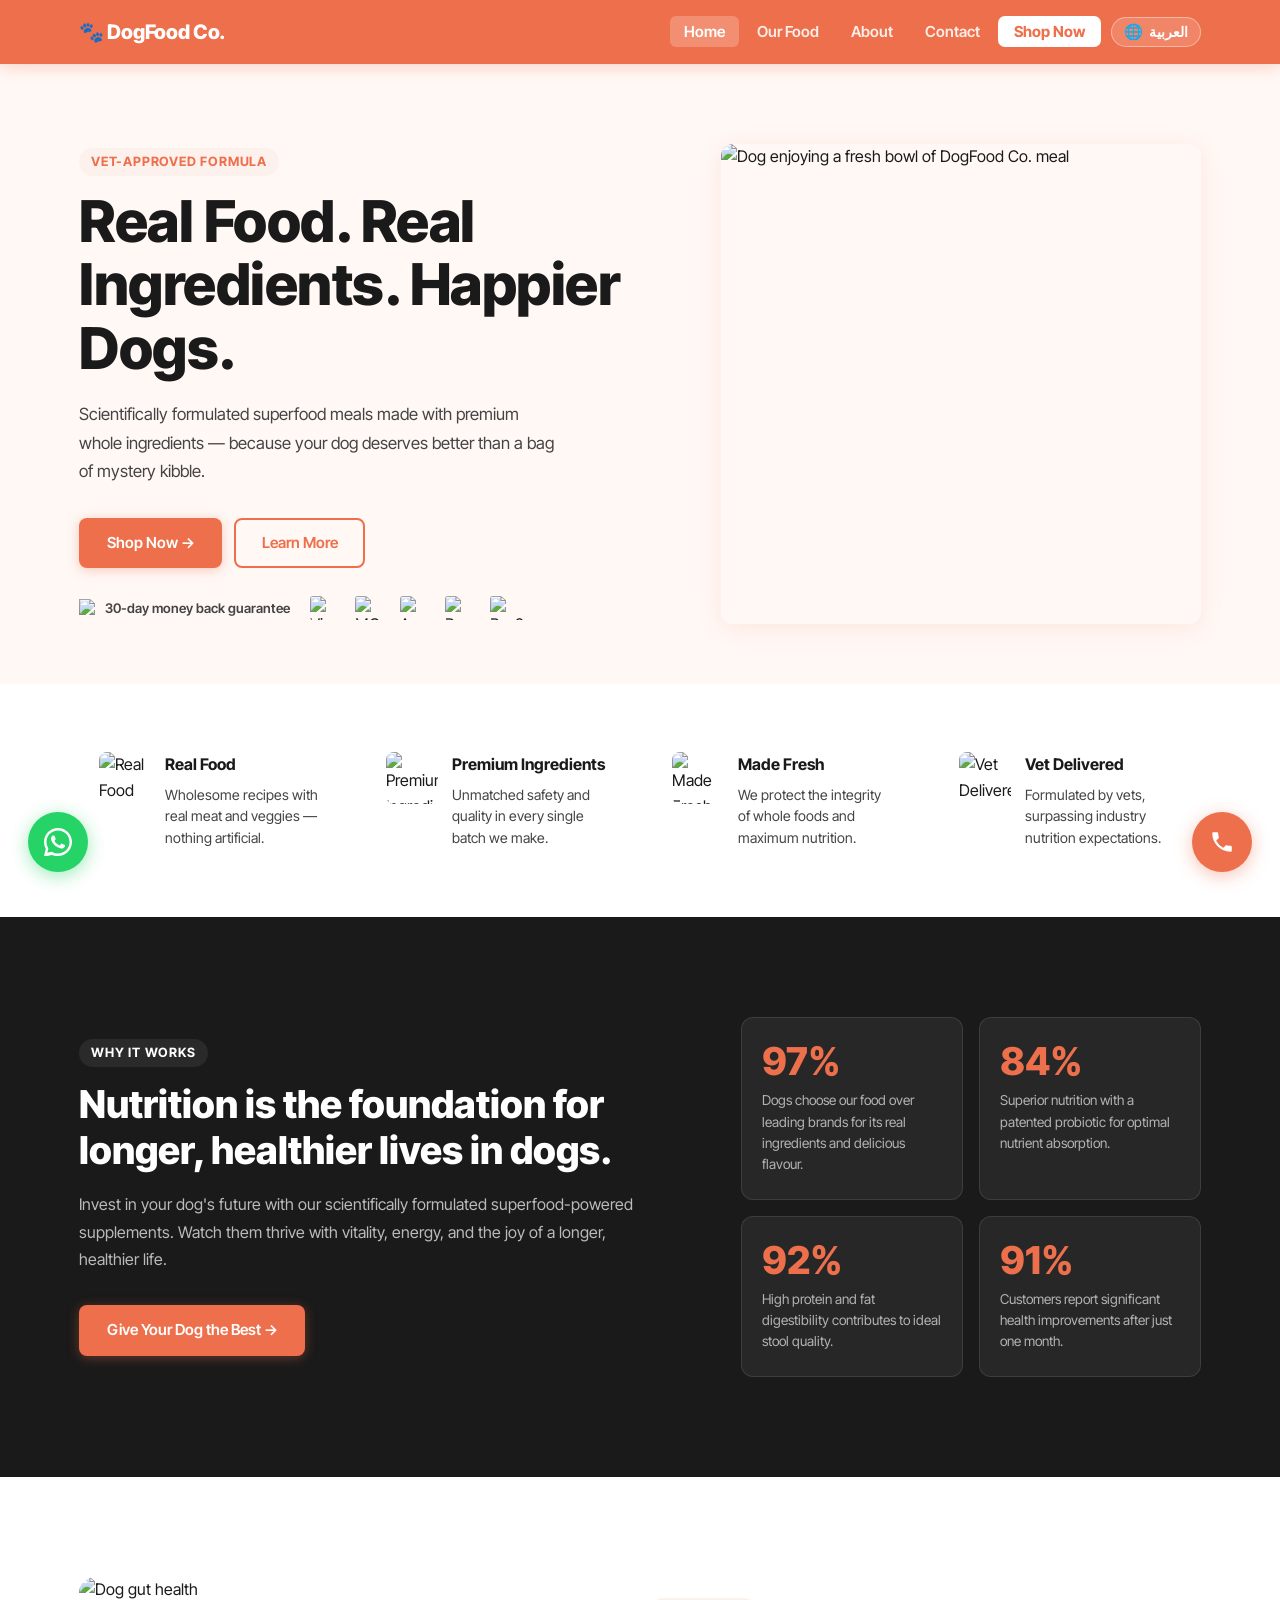
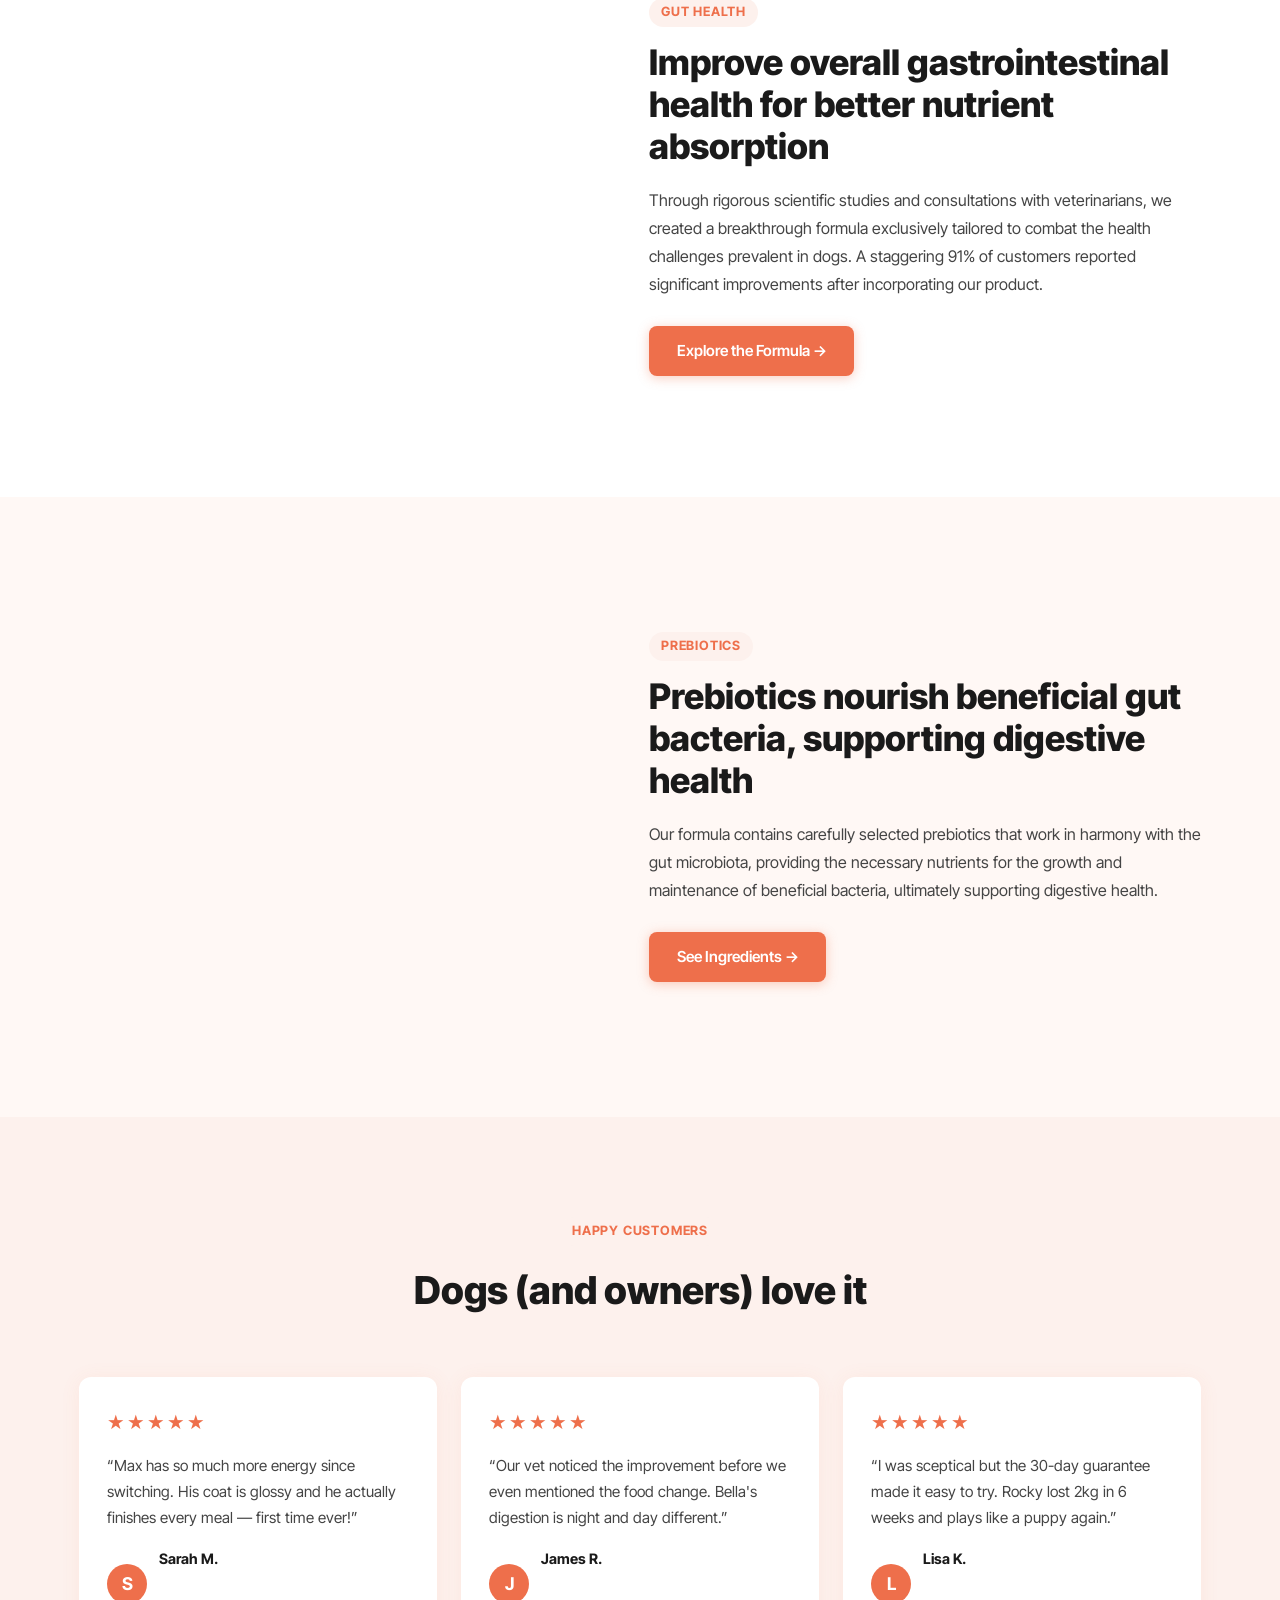
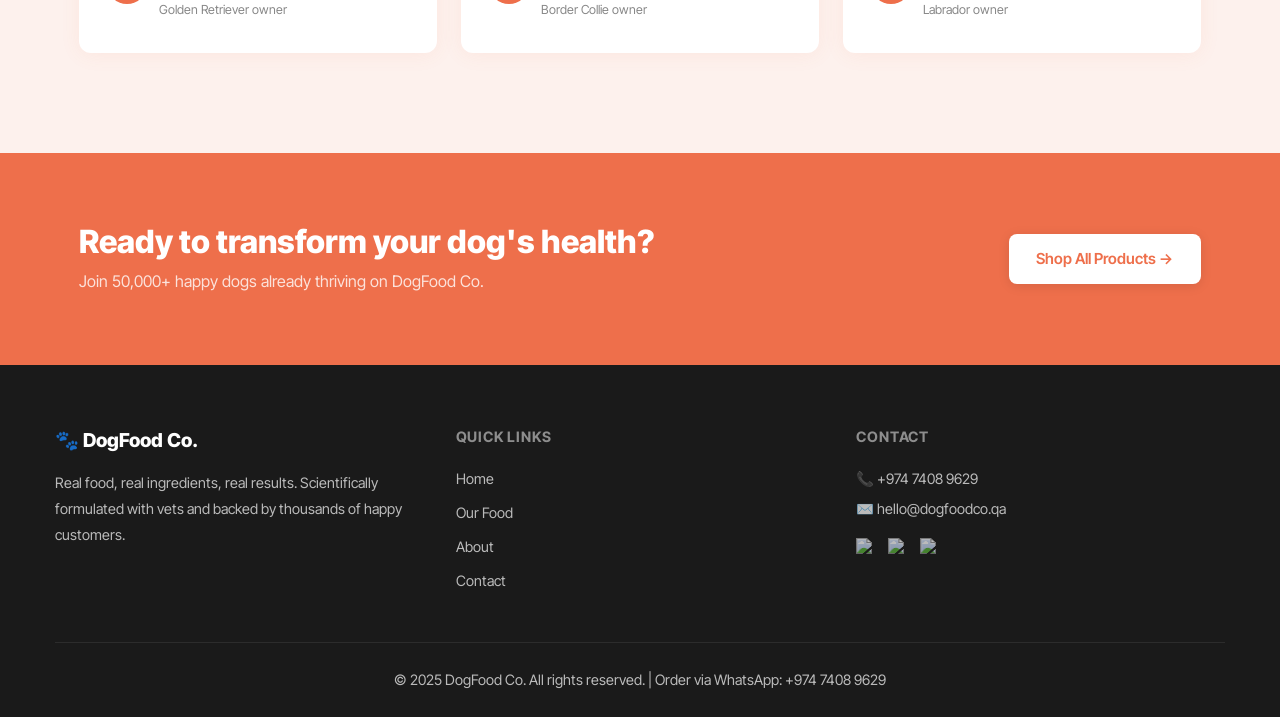
==== commit f27ed3c9: "first commit" ====
--- a/index.html
+++ b/index.html
@@ -1,15 +1,49 @@
 <!DOCTYPE html>
-<html lang="en">
+<html lang="en" dir="ltr">
 <head>
     <meta charset="UTF-8">
     <meta name="viewport" content="width=device-width, initial-scale=1.0">
-    <title>DogFood Co. – Real Food for Real Dogs</title>
+    <title>DogFood Co. – Real Food for Real Dogs in Qatar</title>
+    <meta name="description" content="Vet-formulated, fresh dog food delivered across Qatar. Real ingredients, no fillers. Order in minutes via WhatsApp with free delivery over QAR 150.">
+    <meta name="keywords" content="dog food Qatar, fresh dog food Doha, vet formulated dog food, dog food delivery Qatar, dog supplements Qatar">
+    <link rel="canonical" href="https://www.dogfoodco.qa/index.html">
+    <link rel="alternate" hreflang="en" href="https://www.dogfoodco.qa/index.html">
+    <link rel="alternate" hreflang="ar" href="https://www.dogfoodco.qa/index.html">
+    <link rel="alternate" hreflang="x-default" href="https://www.dogfoodco.qa/index.html">
+    <meta property="og:type" content="website">
+    <meta property="og:title" content="DogFood Co. – Real Food for Real Dogs in Qatar">
+    <meta property="og:description" content="Vet-formulated, fresh dog food delivered across Qatar. Real ingredients, no fillers.">
+    <meta property="og:image" content="https://images.pexels.com/photos/8434670/pexels-photo-8434670.jpeg?auto=compress&cs=tinysrgb&w=1200">
+    <meta property="og:url" content="https://www.dogfoodco.qa/index.html">
+    <meta property="og:locale" content="en_US">
+    <meta property="og:locale:alternate" content="ar_QA">
+    <meta name="twitter:card" content="summary_large_image">
+    <meta name="robots" content="index, follow">
     <link rel="stylesheet" href="style.css">
     <link rel="preconnect" href="https://fonts.googleapis.com">
     <link rel="preconnect" href="https://fonts.gstatic.com" crossorigin>
-    <link href="https://fonts.googleapis.com/css2?family=Inter+Tight:wght@400;500;600;700;800&display=swap" rel="stylesheet">
+    <link href="https://fonts.googleapis.com/css2?family=Inter+Tight:wght@400;500;600;700;800&family=Tajawal:wght@400;500;700;800&display=swap" rel="stylesheet">
 </head>
-<body>
+<body data-i18n-page-title="home.title" data-i18n-meta-desc="home.meta_desc">
+<script type="application/ld+json">
+{
+  "@context": "https://schema.org",
+  "@type": "PetStore",
+  "name": "DogFood Co.",
+  "url": "https://www.dogfoodco.qa/index.html",
+  "logo": "https://www.dogfoodco.qa/favicon.png",
+  "image": "https://images.pexels.com/photos/8434670/pexels-photo-8434670.jpeg",
+  "telephone": "+974-7408-9629",
+  "priceRange": "QAR",
+  "address": {
+    "@type": "PostalAddress",
+    "addressCountry": "QA",
+    "addressLocality": "Doha"
+  },
+  "areaServed": "QA",
+  "sameAs": []
+}
+</script>
 
 <!-- NAV -->
 <nav>
@@ -19,11 +53,12 @@
             <span></span><span></span><span></span>
         </button>
         <ul class="nav-links">
-            <li><a href="index.html">Home</a></li>
-            <li><a href="shop.html">Our Food</a></li>
-            <li><a href="about.html">About</a></li>
-            <li><a href="contact.html">Contact</a></li>
-            <li><a href="shop.html" class="nav-shop">Shop Now</a></li>
+            <li><a href="index.html" data-i18n="nav.home">Home</a></li>
+            <li><a href="shop.html" data-i18n="nav.shop">Our Food</a></li>
+            <li><a href="about.html" data-i18n="nav.about">About</a></li>
+            <li><a href="contact.html" data-i18n="nav.contact">Contact</a></li>
+            <li><a href="shop.html" class="nav-shop" data-i18n="nav.shopnow">Shop Now</a></li>
+            <li><button type="button" id="langToggle" class="lang-toggle" onclick="toggleLang()" aria-label="Switch language / تغيير اللغة"><span class="lang-globe" aria-hidden="true">🌐</span><span id="langToggleLabel">العربية</span></button></li>
         </ul>
     </div>
 </nav>
@@ -32,17 +67,17 @@
 <section class="hero">
     <div class="container hero-inner">
         <div class="hero-text">
-            <span class="badge">Vet-Approved Formula</span>
-            <h1>Website for sale.<br>Whatsapp 74089629.<br>BIgOak Corp.</h1>
-            <p>Scientifically formulated superfood meals made with premium whole ingredients — because your dog deserves better than a bag of mystery kibble.</p>
+            <span class="badge" data-i18n="home.badge">Vet-Approved Formula</span>
+            <h1 data-i18n="home.hero_title">Real Food. Real Ingredients. Happier Dogs.</h1>
+            <p data-i18n="home.hero_desc">Scientifically formulated superfood meals made with premium whole ingredients — because your dog deserves better than a bag of mystery kibble.</p>
             <div class="hero-actions">
-                <a href="shop.html" class="btn btn-primary">Shop Now →</a>
-                <a href="about.html" class="btn btn-outline">Learn More</a>
+                <a href="shop.html" class="btn btn-primary" data-i18n="home.hero_shop">Shop Now →</a>
+                <a href="about.html" class="btn btn-outline" data-i18n="home.hero_learn">Learn More</a>
             </div>
             <div class="trust-row">
                 <div class="trust-item">
                     <img src="https://imgur.com/5Bwou4k.png" alt="Guarantee" width="18" height="18">
-                    <span>30-day money back guarantee</span>
+                    <span data-i18n="home.trust_guarantee">30-day money back guarantee</span>
                 </div>
                 <div class="trust-payments">
                     <img src="https://imgur.com/eGjCdAO.png" alt="Visa" width="39" height="24">
@@ -54,7 +89,7 @@
             </div>
         </div>
         <div class="hero-image">
-            <img src="https://imgur.com/yDRFx0C.png" alt="Happy dog with food">
+            <img src="https://images.pexels.com/photos/8434670/pexels-photo-8434670.jpeg?auto=compress&cs=tinysrgb&w=900" alt="Dog enjoying a fresh bowl of DogFood Co. meal" data-i18n-alt="home.hero_img_alt" width="480" height="480" loading="eager">
         </div>
     </div>
 </section>
@@ -65,29 +100,29 @@
         <div class="feature-card reveal">
             <img src="https://imgur.com/W0EpPvp.png" alt="Real Food" width="52" height="52">
             <div>
-                <h3>Real Food</h3>
-                <p>Wholesome recipes with real meat and veggies — nothing artificial.</p>
+                <h3 data-i18n="home.feat1_title">Real Food</h3>
+                <p data-i18n="home.feat1_desc">Wholesome recipes with real meat and veggies — nothing artificial.</p>
             </div>
         </div>
         <div class="feature-card reveal">
             <img src="https://imgur.com/Yqj3eRN.png" alt="Premium Ingredients" width="52" height="52">
             <div>
-                <h3>Premium Ingredients</h3>
-                <p>Unmatched safety and quality in every single batch we make.</p>
+                <h3 data-i18n="home.feat2_title">Premium Ingredients</h3>
+                <p data-i18n="home.feat2_desc">Unmatched safety and quality in every single batch we make.</p>
             </div>
         </div>
         <div class="feature-card reveal">
             <img src="https://imgur.com/ISbBLQY.png" alt="Made Fresh" width="52" height="52">
             <div>
-                <h3>Made Fresh</h3>
-                <p>We protect the integrity of whole foods and maximum nutrition.</p>
+                <h3 data-i18n="home.feat3_title">Made Fresh</h3>
+                <p data-i18n="home.feat3_desc">We protect the integrity of whole foods and maximum nutrition.</p>
             </div>
         </div>
         <div class="feature-card reveal">
             <img src="https://imgur.com/7onivQN.png" alt="Vet Delivered" width="52" height="52">
             <div>
-                <h3>Vet Delivered</h3>
-                <p>Formulated by vets, surpassing industry nutrition expectations.</p>
+                <h3 data-i18n="home.feat4_title">Vet Delivered</h3>
+                <p data-i18n="home.feat4_desc">Formulated by vets, surpassing industry nutrition expectations.</p>
             </div>
         </div>
     </div>
@@ -97,27 +132,27 @@
 <section class="benefits">
     <div class="container benefits-inner">
         <div class="benefits-text reveal">
-            <span class="badge badge-dark">Why It Works</span>
-            <h2>Nutrition is the foundation for longer, healthier lives in dogs.</h2>
-            <p>Invest in your dog's future with our scientifically formulated superfood-powered supplements. Watch them thrive with vitality, energy, and the joy of a longer, healthier life.</p>
-            <a href="shop.html" class="btn btn-primary">Give Your Dog the Best →</a>
+            <span class="badge badge-dark" data-i18n="home.benefits_badge">Why It Works</span>
+            <h2 data-i18n="home.benefits_title">Nutrition is the foundation for longer, healthier lives in dogs.</h2>
+            <p data-i18n="home.benefits_desc">Invest in your dog's future with our scientifically formulated superfood-powered supplements. Watch them thrive with vitality, energy, and the joy of a longer, healthier life.</p>
+            <a href="shop.html" class="btn btn-primary" data-i18n="home.benefits_cta">Give Your Dog the Best →</a>
         </div>
         <div class="benefits-stats reveal">
             <div class="stat-card">
-                <span class="stat-number">97%</span>
-                <p>Dogs choose our food over leading brands for its real ingredients and delicious flavour.</p>
-            </div>
-            <div class="stat-card">
-                <span class="stat-number">84%</span>
-                <p>Superior nutrition with a patented probiotic for optimal nutrient absorption.</p>
-            </div>
-            <div class="stat-card">
-                <span class="stat-number">92%</span>
-                <p>High protein and fat digestibility contributes to ideal stool quality.</p>
-            </div>
-            <div class="stat-card">
-                <span class="stat-number">91%</span>
-                <p>Customers report significant health improvements after just one month.</p>
+                <span class="stat-number" data-i18n="home.stat1">97%</span>
+                <p data-i18n="home.stat1_desc">Dogs choose our food over leading brands for its real ingredients and delicious flavour.</p>
+            </div>
+            <div class="stat-card">
+                <span class="stat-number" data-i18n="home.stat2">84%</span>
+                <p data-i18n="home.stat2_desc">Superior nutrition with a patented probiotic for optimal nutrient absorption.</p>
+            </div>
+            <div class="stat-card">
+                <span class="stat-number" data-i18n="home.stat3">92%</span>
+                <p data-i18n="home.stat3_desc">High protein and fat digestibility contributes to ideal stool quality.</p>
+            </div>
+            <div class="stat-card">
+                <span class="stat-number" data-i18n="home.stat4">91%</span>
+                <p data-i18n="home.stat4_desc">Customers report significant health improvements after just one month.</p>
             </div>
         </div>
     </div>
@@ -130,10 +165,10 @@
             <img src="https://i.imgur.com/GdeCdSQ.gif" alt="Dog gut health" style="width:100%;height:100%;object-fit:cover;">
         </div>
         <div class="split-text reveal">
-            <span class="badge">Gut Health</span>
-            <h2>Improve overall gastrointestinal health for better nutrient absorption</h2>
-            <p>Through rigorous scientific studies and consultations with veterinarians, we created a breakthrough formula exclusively tailored to combat the health challenges prevalent in dogs. A staggering 91% of customers reported significant improvements after incorporating our product.</p>
-            <a href="shop.html" class="btn btn-primary">Explore the Formula →</a>
+            <span class="badge" data-i18n="home.gut_badge">Gut Health</span>
+            <h2 data-i18n="home.gut_title">Improve overall gastrointestinal health for better nutrient absorption</h2>
+            <p data-i18n="home.gut_desc">Through rigorous scientific studies and consultations with veterinarians, we created a breakthrough formula exclusively tailored to combat the health challenges prevalent in dogs. A staggering 91% of customers reported significant improvements after incorporating our product.</p>
+            <a href="shop.html" class="btn btn-primary" data-i18n="home.gut_cta">Explore the Formula →</a>
         </div>
     </div>
 </section>
@@ -142,10 +177,10 @@
 <section class="split-section split-section--reverse">
     <div class="container split-inner">
         <div class="split-text reveal">
-            <span class="badge">Prebiotics</span>
-            <h2>Prebiotics nourish beneficial gut bacteria, supporting digestive health</h2>
-            <p>Our formula contains carefully selected prebiotics that work in harmony with the gut microbiota, providing the necessary nutrients for the growth and maintenance of beneficial bacteria, ultimately supporting digestive health.</p>
-            <a href="shop.html" class="btn btn-primary">See Ingredients →</a>
+            <span class="badge" data-i18n="home.pre_badge">Prebiotics</span>
+            <h2 data-i18n="home.pre_title">Prebiotics nourish beneficial gut bacteria, supporting digestive health</h2>
+            <p data-i18n="home.pre_desc">Our formula contains carefully selected prebiotics that work in harmony with the gut microbiota, providing the necessary nutrients for the growth and maintenance of beneficial bacteria, ultimately supporting digestive health.</p>
+            <a href="shop.html" class="btn btn-primary" data-i18n="home.pre_cta">See Ingredients →</a>
         </div>
         <div class="split-image split-image--bg reveal"></div>
     </div>
@@ -155,32 +190,32 @@
 <section class="testimonials">
     <div class="container">
         <div class="section-header">
-            <span class="badge">Happy Customers</span>
-            <h2>Dogs (and owners) love it</h2>
+            <span class="badge" data-i18n="home.test_badge">Happy Customers</span>
+            <h2 data-i18n="home.test_title">Dogs (and owners) love it</h2>
         </div>
         <div class="testimonials-grid">
             <div class="testimonial-card reveal">
                 <div class="stars">★★★★★</div>
-                <p>"Max has so much more energy since switching. His coat is glossy and he actually finishes every meal — first time ever!"</p>
+                <p data-i18n="test1_quote">"Max has so much more energy since switching. His coat is glossy and he actually finishes every meal — first time ever!"</p>
                 <div class="reviewer">
                     <div class="reviewer-avatar">S</div>
-                    <div><strong>Sarah M.</strong><br><small>Golden Retriever owner</small></div>
+                    <div><strong data-i18n="test1_name">Sarah M.</strong><br><small data-i18n="test1_role">Golden Retriever owner</small></div>
                 </div>
             </div>
             <div class="testimonial-card reveal">
                 <div class="stars">★★★★★</div>
-                <p>"Our vet noticed the improvement before we even mentioned the food change. Bella's digestion is night and day different."</p>
+                <p data-i18n="test2_quote">"Our vet noticed the improvement before we even mentioned the food change. Bella's digestion is night and day different."</p>
                 <div class="reviewer">
                     <div class="reviewer-avatar">J</div>
-                    <div><strong>James R.</strong><br><small>Border Collie owner</small></div>
+                    <div><strong data-i18n="test2_name">James R.</strong><br><small data-i18n="test2_role">Border Collie owner</small></div>
                 </div>
             </div>
             <div class="testimonial-card reveal">
                 <div class="stars">★★★★★</div>
-                <p>"I was sceptical but the 30-day guarantee made it easy to try. Rocky lost 2kg in 6 weeks and plays like a puppy again."</p>
+                <p data-i18n="test3_quote">"I was sceptical but the 30-day guarantee made it easy to try. Rocky lost 2kg in 6 weeks and plays like a puppy again."</p>
                 <div class="reviewer">
                     <div class="reviewer-avatar">L</div>
-                    <div><strong>Lisa K.</strong><br><small>Labrador owner</small></div>
+                    <div><strong data-i18n="test3_name">Lisa K.</strong><br><small data-i18n="test3_role">Labrador owner</small></div>
                 </div>
             </div>
         </div>
@@ -191,10 +226,10 @@
 <section class="cta-banner">
     <div class="container cta-inner">
         <div>
-            <h2>Ready to transform your dog's health?</h2>
-            <p>Join 50,000+ happy dogs already thriving on DogFood Co.</p>
-        </div>
-        <a href="shop.html" class="btn btn-white">Shop All Products →</a>
+            <h2 data-i18n="home.cta_title">Ready to transform your dog's health?</h2>
+            <p data-i18n="home.cta_desc">Join 50,000+ happy dogs already thriving on DogFood Co.</p>
+        </div>
+        <a href="shop.html" class="btn btn-white" data-i18n="cta.shopall">Shop All Products →</a>
     </div>
 </section>
 
@@ -203,46 +238,47 @@
     <div class="footer-container">
         <div class="footer-about">
             <div class="footer-logo">🐾 DogFood Co.</div>
-            <p>Real food, real ingredients, real results. Scientifically formulated with vets and backed by thousands of happy customers.</p>
+            <p data-i18n="footer.about_desc">Real food, real ingredients, real results. Scientifically formulated with vets and backed by thousands of happy customers.</p>
         </div>
         <div class="footer-links">
-            <h3>Quick Links</h3>
+            <h3 data-i18n="footer.quicklinks">Quick Links</h3>
             <ul>
-                <li><a href="index.html">Home</a></li>
-                <li><a href="shop.html">Our Food</a></li>
-                <li><a href="about.html">About</a></li>
-                <li><a href="contact.html">Contact</a></li>
+                <li><a href="index.html" data-i18n="nav.home">Home</a></li>
+                <li><a href="shop.html" data-i18n="nav.shop">Our Food</a></li>
+                <li><a href="about.html" data-i18n="nav.about">About</a></li>
+                <li><a href="contact.html" data-i18n="nav.contact">Contact</a></li>
             </ul>
         </div>
         <div class="footer-contact">
-            <h3>Contact</h3>
+            <h3 data-i18n="footer.contact_title">Contact</h3>
             <p>📞 <a href="tel:+97474089629" style="color:rgba(255,255,255,0.7)">+974 7408 9629</a></p>
             <p>✉️ hello@dogfoodco.qa</p>
             <div class="social-icons">
-                <a href="#"><img src="https://img.icons8.com/ios-filled/20/ffffff/facebook-new.png" alt="Facebook"></a>
-                <a href="#"><img src="https://img.icons8.com/ios-filled/20/ffffff/instagram-new.png" alt="Instagram"></a>
-                <a href="#"><img src="https://img.icons8.com/ios-filled/20/ffffff/twitter.png" alt="Twitter"></a>
+                <a href="#" aria-label="Facebook"><img src="https://img.icons8.com/ios-filled/20/ffffff/facebook-new.png" alt="Facebook" width="20" height="20"></a>
+                <a href="#" aria-label="Instagram"><img src="https://img.icons8.com/ios-filled/20/ffffff/instagram-new.png" alt="Instagram" width="20" height="20"></a>
+                <a href="#" aria-label="Twitter"><img src="https://img.icons8.com/ios-filled/20/ffffff/twitter.png" alt="Twitter" width="20" height="20"></a>
             </div>
         </div>
     </div>
     <div class="footer-bottom">
-        <p>© 2025 DogFood Co. All rights reserved. | Order via WhatsApp: +974 7408 9629</p>
+        <p data-i18n="footer.rights">© 2025 DogFood Co. All rights reserved. | Order via WhatsApp: +974 7408 9629</p>
     </div>
 </footer>
 
 <!-- FLOATING ACTION BUTTONS -->
-<a href="https://wa.me/97474089629" class="fab fab-whatsapp" target="_blank" rel="noopener" aria-label="Chat on WhatsApp">
+<a href="https://wa.me/97474089629" class="fab fab-whatsapp" target="_blank" rel="noopener" aria-label="Chat on WhatsApp" data-i18n-aria-label="fab.whatsapp">
     <svg xmlns="http://www.w3.org/2000/svg" viewBox="0 0 24 24" fill="currentColor" width="28" height="28">
         <path d="M17.472 14.382c-.297-.149-1.758-.867-2.03-.967-.273-.099-.471-.148-.67.15-.197.297-.767.966-.94 1.164-.173.199-.347.223-.644.075-.297-.15-1.255-.463-2.39-1.475-.883-.788-1.48-1.761-1.653-2.059-.173-.297-.018-.458.13-.606.134-.133.298-.347.446-.52.149-.174.198-.298.298-.497.099-.198.05-.371-.025-.52-.075-.149-.669-1.612-.916-2.207-.242-.579-.487-.5-.669-.51-.173-.008-.371-.01-.57-.01-.198 0-.52.074-.792.372-.272.297-1.04 1.016-1.04 2.479 0 1.462 1.065 2.875 1.213 3.074.149.198 2.096 3.2 5.077 4.487.709.306 1.262.489 1.694.625.712.227 1.36.195 1.871.118.571-.085 1.758-.719 2.006-1.413.248-.694.248-1.289.173-1.413-.074-.124-.272-.198-.57-.347z"/>
         <path d="M12 0C5.373 0 0 5.373 0 12c0 2.117.553 4.103 1.518 5.829L.057 23.886a.5.5 0 0 0 .611.611l6.101-1.457A11.945 11.945 0 0 0 12 24c6.627 0 12-5.373 12-12S18.627 0 12 0zm0 21.882a9.844 9.844 0 0 1-5.031-1.378l-.36-.214-3.733.892.908-3.65-.234-.374A9.847 9.847 0 0 1 2.118 12C2.118 6.533 6.533 2.118 12 2.118S21.882 6.533 21.882 12 17.467 21.882 12 21.882z"/>
     </svg>
 </a>
-<a href="tel:+97474089629" class="fab fab-phone" aria-label="Call Us">
+<a href="tel:+97474089629" class="fab fab-phone" aria-label="Call Us" data-i18n-aria-label="fab.phone">
     <svg xmlns="http://www.w3.org/2000/svg" viewBox="0 0 24 24" fill="currentColor" width="26" height="26">
         <path d="M6.62 10.79a15.053 15.053 0 0 0 6.59 6.59l2.2-2.2c.27-.27.67-.36 1.02-.24 1.12.37 2.33.57 3.57.57.55 0 1 .45 1 1V20c0 .55-.45 1-1 1C10.61 21 3 13.39 3 4c0-.55.45-1 1-1h3.5c.55 0 1 .45 1 1 0 1.25.2 2.45.57 3.57.11.35.03.74-.24 1.02l-2.21 2.2z"/>
     </svg>
 </a>
 
+<script src="i18n.js"></script>
 <script src="script.js"></script>
 </body>
 </html>
--- a/style.css
+++ b/style.css
@@ -1349,3 +1349,87 @@
     .product-grid { grid-template-columns: 1fr; }
     .team-grid { grid-template-columns: 1fr 1fr; }
 }
+
+/* ============================================================
+   LANGUAGE TOGGLE BUTTON
+   ============================================================ */
+.lang-toggle {
+    display: flex;
+    align-items: center;
+    gap: 6px;
+    background: rgba(255,255,255,0.16);
+    border: 1.5px solid rgba(255,255,255,0.4);
+    color: #fff;
+    font-family: "Inter Tight", sans-serif;
+    font-size: 0.85rem;
+    font-weight: 700;
+    padding: 6px 12px;
+    border-radius: 100px;
+    cursor: pointer;
+    margin-inline-start: 6px;
+    transition: background 0.15s;
+}
+.lang-toggle:hover { background: rgba(255,255,255,0.28); }
+.lang-globe { font-size: 0.95rem; line-height: 1; }
+
+/* ============================================================
+   RTL (ARABIC) LAYOUT
+   Uses [dir="rtl"] so the whole page mirrors instantly when
+   the visitor's language is switched — no separate stylesheet.
+   ============================================================ */
+[dir="rtl"] body {
+    font-family: "Tajawal", "Inter Tight", sans-serif;
+}
+[dir="rtl"] .faq-question,
+[dir="rtl"] .contact-form-wrap,
+[dir="rtl"] .form-group,
+[dir="rtl"] .modal-form-group {
+    text-align: right;
+}
+[dir="rtl"] .hero-text p,
+[dir="rtl"] .about-intro-text p,
+[dir="rtl"] .benefits-text p {
+    max-width: 100%;
+}
+[dir="rtl"] .trust-row,
+[dir="rtl"] .hero-actions,
+[dir="rtl"] .nav-links,
+[dir="rtl"] .footer-container,
+[dir="rtl"] .contact-detail,
+[dir="rtl"] .feature-card,
+[dir="rtl"] .reviewer,
+[dir="rtl"] .cta-inner,
+[dir="rtl"] .form-row {
+    direction: rtl;
+}
+[dir="rtl"] .faq-question {
+    flex-direction: row-reverse;
+}
+[dir="rtl"] .breadcrumb {
+    direction: rtl;
+}
+/* Numbers, phone numbers and prices stay LTR so they read correctly */
+[dir="rtl"] .amount,
+[dir="rtl"] .original,
+[dir="rtl"] a[href^="tel:"],
+[dir="rtl"] a[href^="https://wa.me"] {
+    direction: ltr;
+    display: inline-block;
+}
+[dir="rtl"] .fab {
+    right: auto;
+    left: 24px;
+}
+[dir="rtl"] .fab-whatsapp { left: 24px; }
+[dir="rtl"] .fab-phone { left: 24px; }
+[dir="rtl"] .modal-close {
+    right: auto;
+    left: 18px;
+}
+[dir="rtl"] .value-card {
+    border-top: 4px solid var(--orange);
+    border-inline-start: none;
+}
+@media (min-width: 1px) {
+    [dir="rtl"] .nav-toggle span { align-self: flex-end; }
+}
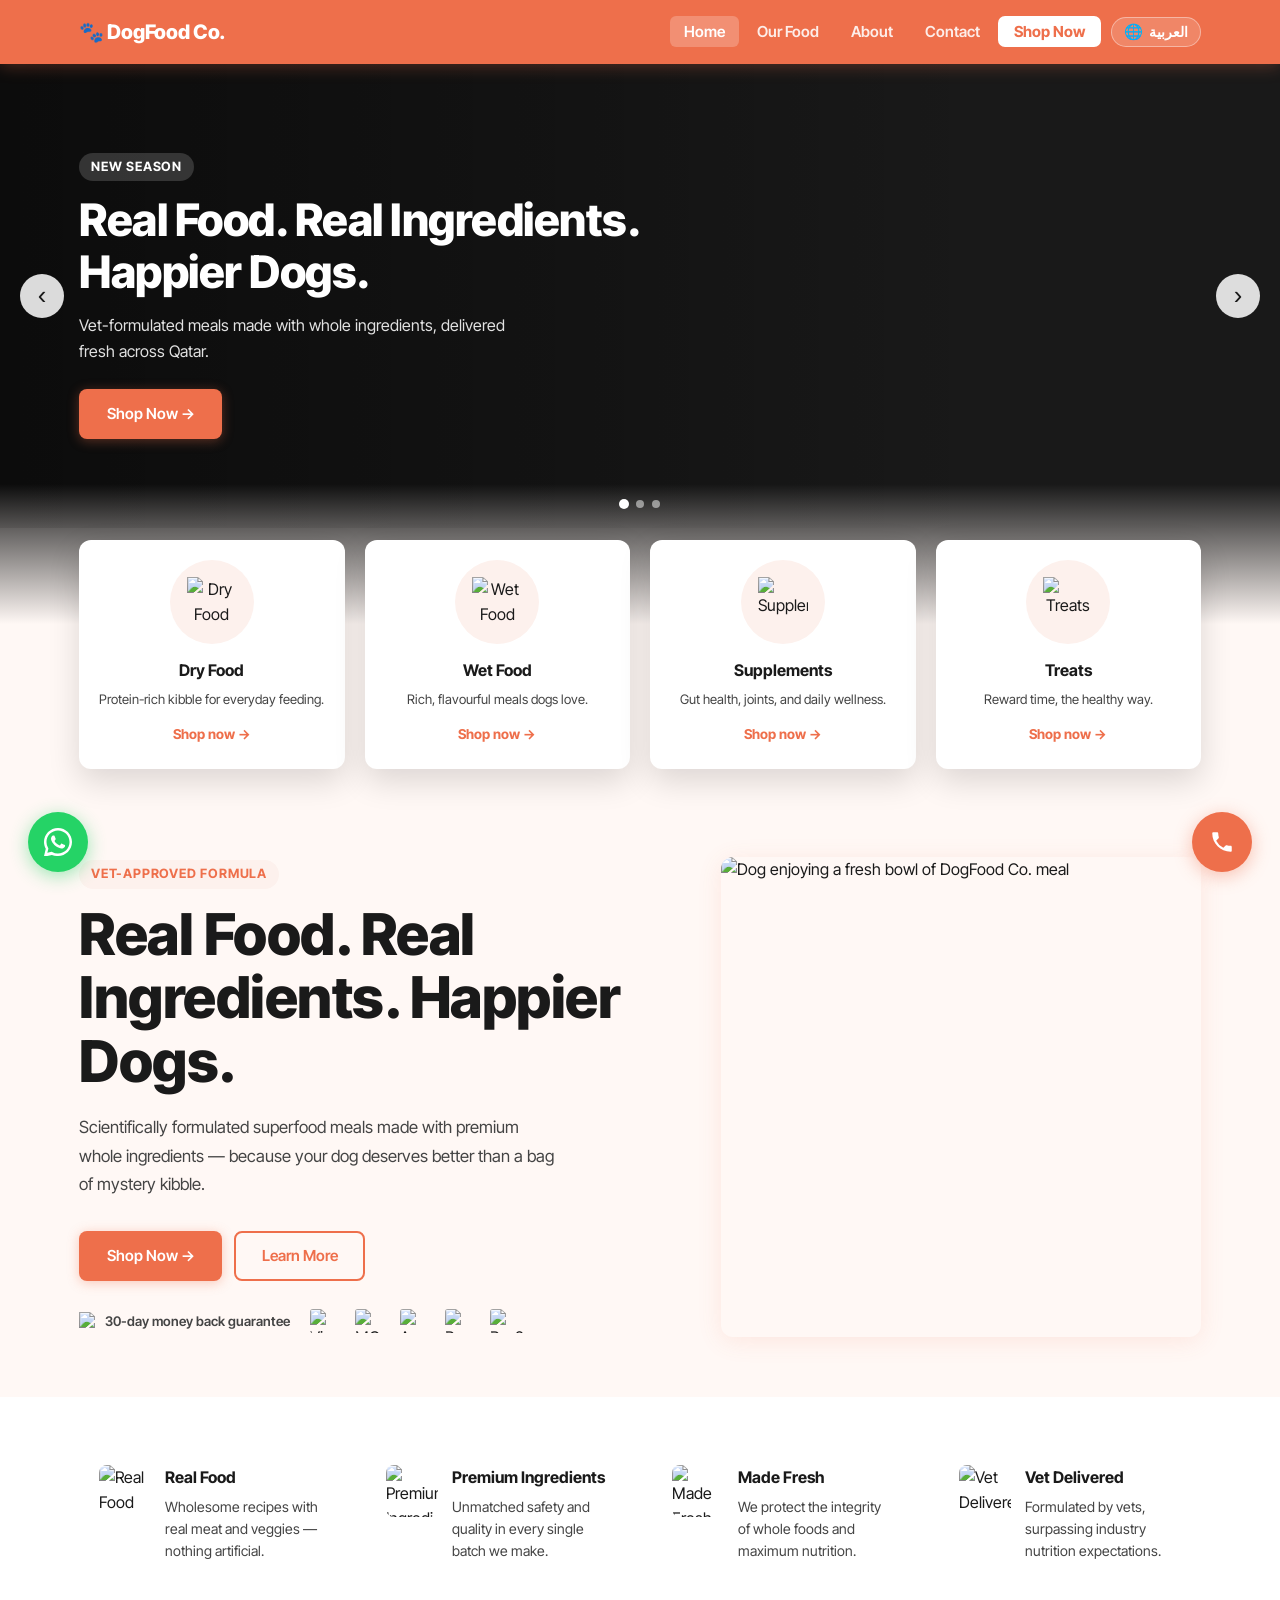
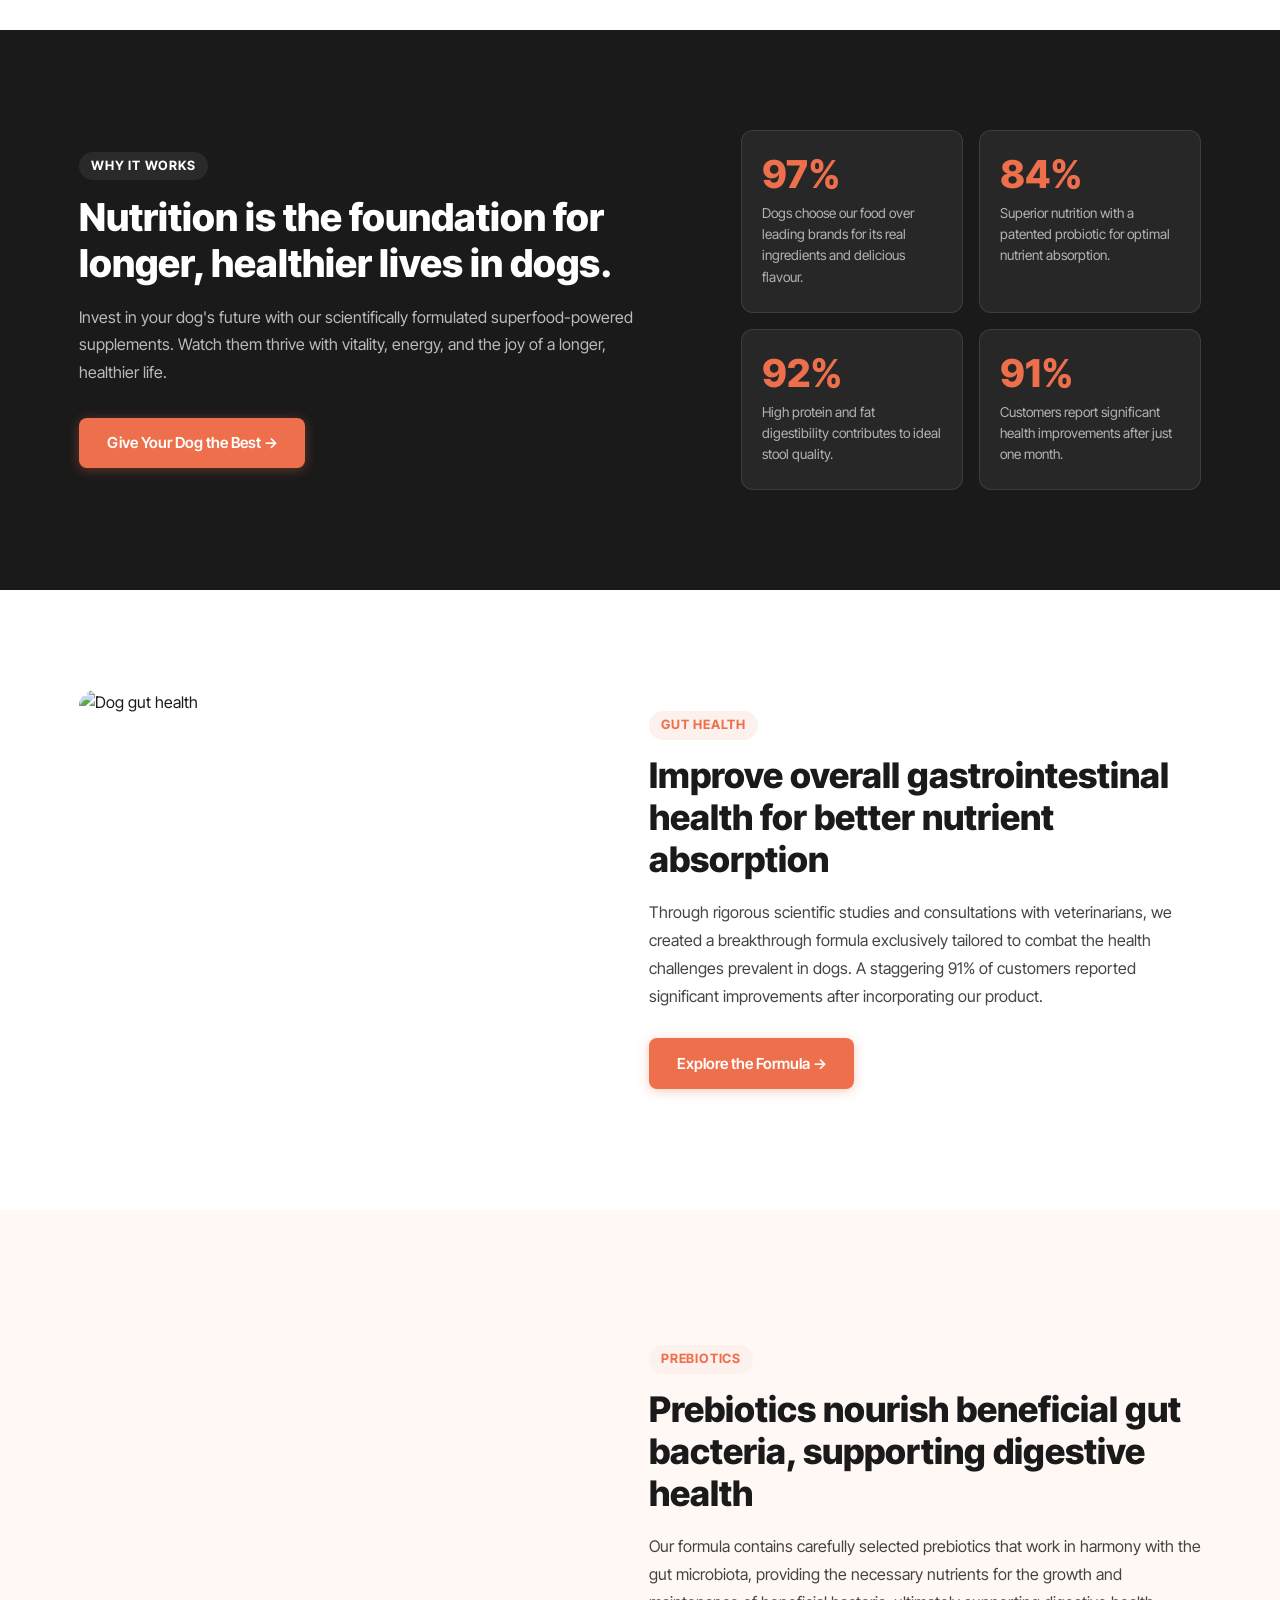
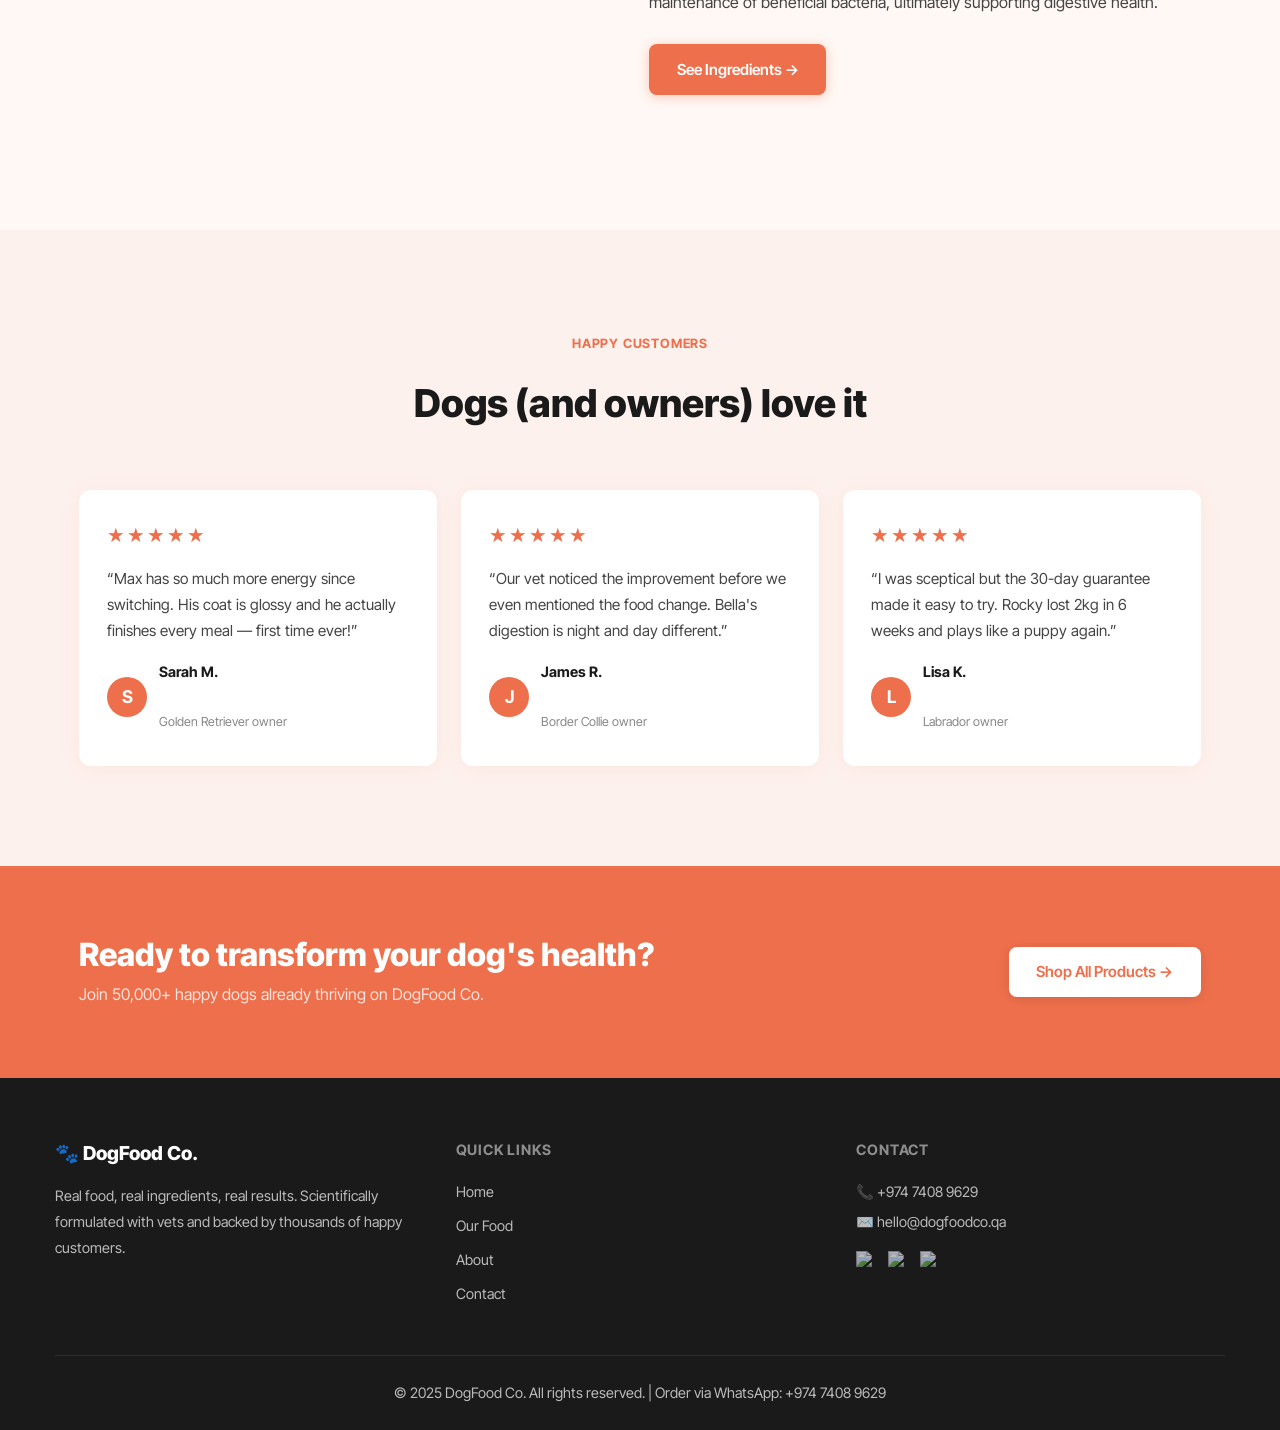
==== commit 3df260d8: "first commit" ====
--- a/index.html
+++ b/index.html
@@ -63,6 +63,79 @@
     </div>
 </nav>
 
+<!-- HERO CAROUSEL (Amazon-style, full-bleed, autoplaying) -->
+<section class="hero-carousel" id="heroCarousel" aria-roledescription="carousel" aria-label="Featured promotions" data-i18n-aria-label="home.carousel_aria">
+    <div class="carousel-track" id="carouselTrack">
+        <div class="carousel-slide is-active" style="background-image:url('https://images.pexels.com/photos/8434670/pexels-photo-8434670.jpeg?auto=compress&amp;cs=tinysrgb&amp;w=1600')">
+            <div class="carousel-scrim"></div>
+            <div class="container"><div class="carousel-content">
+                <span class="badge" data-i18n="home.slide1_badge">New Season</span>
+                <h2 data-i18n="home.slide1_title">Real Food. Real Ingredients. Happier Dogs.</h2>
+                <p data-i18n="home.slide1_desc">Vet-formulated meals made with whole ingredients, delivered fresh across Qatar.</p>
+                <a href="shop.html" class="btn btn-primary" data-i18n="home.slide1_cta">Shop Now →</a>
+            </div></div>
+        </div>
+        <div class="carousel-slide" style="background-image:url('https://images.pexels.com/photos/8434725/pexels-photo-8434725.jpeg?auto=compress&amp;cs=tinysrgb&amp;w=1600')">
+            <div class="carousel-scrim"></div>
+            <div class="container"><div class="carousel-content">
+                <span class="badge" data-i18n="home.slide2_badge">Bestseller</span>
+                <h2 data-i18n="home.slide2_title">Loved By 50,000+ Dogs Across Qatar</h2>
+                <p data-i18n="home.slide2_desc">Join thousands of happy pet parents who've made the switch to real nutrition.</p>
+                <a href="shop.html" class="btn btn-primary" data-i18n="home.slide2_cta">See What's Popular →</a>
+            </div></div>
+        </div>
+        <div class="carousel-slide" style="background-image:url('https://images.pexels.com/photos/8473516/pexels-photo-8473516.jpeg?auto=compress&amp;cs=tinysrgb&amp;w=1600')">
+            <div class="carousel-scrim"></div>
+            <div class="container"><div class="carousel-content">
+                <span class="badge" data-i18n="home.slide3_badge">Free Delivery</span>
+                <h2 data-i18n="home.slide3_title">Free Delivery On Orders Over QAR 150</h2>
+                <p data-i18n="home.slide3_desc">Fast, reliable delivery straight to your door — order via WhatsApp in minutes.</p>
+                <a href="shop.html" class="btn btn-primary" data-i18n="home.slide3_cta">Start Shopping →</a>
+            </div></div>
+        </div>
+    </div>
+
+    <button type="button" class="carousel-arrow carousel-arrow--prev" id="carouselPrev" aria-label="Previous slide" data-i18n-aria-label="home.carousel_prev">‹</button>
+    <button type="button" class="carousel-arrow carousel-arrow--next" id="carouselNext" aria-label="Next slide" data-i18n-aria-label="home.carousel_next">›</button>
+
+    <div class="carousel-dots" id="carouselDots" role="tablist"></div>
+
+    <!-- gradient fade so the overlapping cards sit on a natural transition -->
+    <div class="carousel-fade" aria-hidden="true"></div>
+</section>
+
+<!-- SHOWCASE GRID — breaks out and overlaps the bottom edge of the carousel -->
+<section class="showcase-section">
+    <div class="container">
+        <div class="showcase-grid">
+            <a href="shop.html" class="showcase-card reveal">
+                <div class="showcase-img"><img src="https://imgur.com/W0EpPvp.png" alt="Dry Food" data-i18n-alt="home.showcase1_title" loading="lazy" width="120" height="120"></div>
+                <h3 data-i18n="home.showcase1_title">Dry Food</h3>
+                <p data-i18n="home.showcase1_desc">Protein-rich kibble for everyday feeding.</p>
+                <span class="showcase-link" data-i18n="home.showcase_cta">Shop now →</span>
+            </a>
+            <a href="shop.html" class="showcase-card reveal">
+                <div class="showcase-img"><img src="https://imgur.com/ISbBLQY.png" alt="Wet Food" data-i18n-alt="home.showcase2_title" loading="lazy" width="120" height="120"></div>
+                <h3 data-i18n="home.showcase2_title">Wet Food</h3>
+                <p data-i18n="home.showcase2_desc">Rich, flavourful meals dogs love.</p>
+                <span class="showcase-link" data-i18n="home.showcase_cta">Shop now →</span>
+            </a>
+            <a href="shop.html" class="showcase-card reveal">
+                <div class="showcase-img"><img src="https://imgur.com/5Bwou4k.png" alt="Supplements" data-i18n-alt="home.showcase3_title" loading="lazy" width="120" height="120"></div>
+                <h3 data-i18n="home.showcase3_title">Supplements</h3>
+                <p data-i18n="home.showcase3_desc">Gut health, joints, and daily wellness.</p>
+                <span class="showcase-link" data-i18n="home.showcase_cta">Shop now →</span>
+            </a>
+            <a href="shop.html" class="showcase-card reveal">
+                <div class="showcase-img"><img src="https://imgur.com/X1uKFle.png" alt="Treats" data-i18n-alt="home.showcase4_title" loading="lazy" width="120" height="120"></div>
+                <h3 data-i18n="home.showcase4_title">Treats</h3>
+                <p data-i18n="home.showcase4_desc">Reward time, the healthy way.</p>
+                <span class="showcase-link" data-i18n="home.showcase_cta">Shop now →</span>
+            </a>
+        </div>
+    </div>
+</section>
+
 <!-- HERO -->
 <section class="hero">
     <div class="container hero-inner">
--- a/style.css
+++ b/style.css
@@ -183,6 +183,192 @@
 .nav-toggle[aria-expanded="true"] span:nth-child(1) { transform: translateY(7px) rotate(45deg); }
 .nav-toggle[aria-expanded="true"] span:nth-child(2) { opacity: 0; }
 .nav-toggle[aria-expanded="true"] span:nth-child(3) { transform: translateY(-7px) rotate(-45deg); }
+
+/* ============================================================
+   HERO CAROUSEL  (Amazon-style, full-bleed, autoplaying)
+   ============================================================ */
+.hero-carousel {
+    position: relative;
+    width: 100%;
+    height: clamp(340px, 46vw, 560px);
+    overflow: hidden;
+    background: var(--dark);
+    /* extra room at the bottom so the overlapping showcase cards
+       have space to sit on top of the image without hiding it */
+    padding-bottom: 96px;
+}
+
+.carousel-track {
+    position: relative;
+    width: 100%;
+    height: 100%;
+}
+
+.carousel-slide {
+    position: absolute;
+    inset: 0;
+    background-size: cover;
+    background-position: center;
+    opacity: 0;
+    visibility: hidden;
+    transition: opacity 0.9s ease;
+    display: flex;
+    align-items: center;
+}
+.carousel-slide.is-active {
+    opacity: 1;
+    visibility: visible;
+}
+.carousel-slide > .container {
+    width: 100%;
+}
+
+.carousel-scrim {
+    position: absolute;
+    inset: 0;
+    background: linear-gradient(90deg, rgba(0,0,0,0.55) 0%, rgba(0,0,0,0.28) 45%, rgba(0,0,0,0.05) 75%);
+}
+
+.carousel-content {
+    position: relative;
+    z-index: 2;
+    max-width: 560px;
+    color: var(--white);
+}
+.carousel-content .badge { background: rgba(255,255,255,0.16); color: var(--white); }
+.carousel-content h2 {
+    font-size: clamp(1.7rem, 3.6vw, 2.8rem);
+    font-weight: 800;
+    line-height: 1.15;
+    letter-spacing: -0.5px;
+    margin-bottom: 14px;
+}
+.carousel-content p {
+    font-size: 1rem;
+    line-height: 1.65;
+    color: rgba(255,255,255,0.88);
+    margin-bottom: 24px;
+    max-width: 440px;
+}
+
+.carousel-arrow {
+    position: absolute;
+    top: calc(50% - 48px);
+    transform: translateY(-50%);
+    width: 44px;
+    height: 44px;
+    border-radius: 50%;
+    border: none;
+    background: rgba(255,255,255,0.85);
+    color: var(--dark);
+    font-size: 1.6rem;
+    line-height: 1;
+    display: flex;
+    align-items: center;
+    justify-content: center;
+    cursor: pointer;
+    z-index: 3;
+    transition: background 0.18s, transform 0.15s;
+}
+.carousel-arrow:hover { background: var(--white); transform: translateY(-50%) scale(1.06); }
+.carousel-arrow--prev { left: 20px; }
+.carousel-arrow--next { right: 20px; }
+
+.carousel-dots {
+    position: absolute;
+    bottom: 116px;
+    left: 0; right: 0;
+    display: flex;
+    justify-content: center;
+    gap: 8px;
+    z-index: 3;
+}
+.carousel-dot {
+    width: 8px;
+    height: 8px;
+    border-radius: 50%;
+    background: rgba(255,255,255,0.5);
+    border: none;
+    padding: 0;
+    cursor: pointer;
+    transition: background 0.18s, transform 0.18s;
+}
+.carousel-dot.is-active { background: var(--white); transform: scale(1.25); }
+
+.carousel-fade {
+    position: absolute;
+    left: 0; right: 0; bottom: 0;
+    height: 140px;
+    background: linear-gradient(to bottom, rgba(0,0,0,0) 0%, var(--cream) 100%);
+    z-index: 2;
+    pointer-events: none;
+}
+
+/* ============================================================
+   SHOWCASE GRID — overlaps the bottom edge of the carousel
+   ============================================================ */
+.showcase-section {
+    position: relative;
+    z-index: 4;
+    /* pulls the grid up so the cards break out over the carousel */
+    margin-top: -84px;
+    padding-bottom: 8px;
+}
+
+.showcase-grid {
+    display: grid;
+    grid-template-columns: repeat(4, 1fr);
+    gap: 20px;
+}
+
+.showcase-card {
+    display: block;
+    background: var(--white);
+    border-radius: var(--radius);
+    padding: 20px 18px 22px;
+    text-align: center;
+    box-shadow: 0 12px 32px rgba(0,0,0,0.14);
+    transition: transform 0.2s ease, box-shadow 0.2s ease;
+}
+.showcase-card:hover {
+    transform: translateY(-4px);
+    box-shadow: 0 16px 36px rgba(0,0,0,0.18);
+}
+.showcase-img {
+    width: 84px;
+    height: 84px;
+    margin: 0 auto 14px;
+    border-radius: 50%;
+    background: var(--orange-light);
+    display: flex;
+    align-items: center;
+    justify-content: center;
+    overflow: hidden;
+}
+.showcase-img img {
+    width: 60%;
+    height: 60%;
+    object-fit: contain;
+}
+.showcase-card h3 {
+    font-size: 1rem;
+    font-weight: 700;
+    color: var(--dark);
+    margin-bottom: 6px;
+}
+.showcase-card p {
+    font-size: 0.82rem;
+    color: var(--mid);
+    line-height: 1.5;
+    margin-bottom: 12px;
+}
+.showcase-link {
+    display: inline-block;
+    font-size: 0.85rem;
+    font-weight: 700;
+    color: var(--orange);
+}
+.showcase-card:hover .showcase-link { text-decoration: underline; }
 
 /* ============================================================
    HERO
@@ -695,6 +881,21 @@
         display: block;
     }
 
+    /* Hero Carousel */
+    .hero-carousel { height: clamp(420px, 92vw, 560px); padding-bottom: 76px; }
+    .carousel-content { max-width: 100%; }
+    .carousel-content p { max-width: 100%; }
+    .carousel-arrow { width: 36px; height: 36px; font-size: 1.3rem; top: calc(50% - 38px); }
+    .carousel-arrow--prev { left: 12px; }
+    .carousel-arrow--next { right: 12px; }
+    .carousel-dots { bottom: 92px; }
+
+    /* Showcase grid — smaller overlap on tablets, 2 columns */
+    .showcase-section { margin-top: -56px; }
+    .showcase-grid { grid-template-columns: repeat(2, 1fr); gap: 14px; }
+    .showcase-card { padding: 16px 12px 18px; }
+    .showcase-img { width: 68px; height: 68px; }
+
     /* Hero */
     .hero { padding: 48px 0 40px; }
     .hero-inner { flex-direction: column; gap: 32px; }
@@ -732,6 +933,19 @@
 @media (max-width: 480px) {
     .benefits-stats { grid-template-columns: 1fr; }
     .split-image { height: 240px; }
+
+    /* On very small screens, keep the overlap subtle so cards don't
+       crowd out the carousel's headline text */
+    .hero-carousel { height: 480px; padding-bottom: 60px; }
+    .carousel-content h2 { font-size: 1.5rem; }
+    .carousel-content p { font-size: 0.9rem; margin-bottom: 18px; }
+    .carousel-dots { bottom: 76px; }
+    .carousel-arrow { display: none; }
+
+    .showcase-section { margin-top: -36px; }
+    .showcase-grid { grid-template-columns: repeat(2, 1fr); gap: 10px; }
+    .showcase-card h3 { font-size: 0.9rem; }
+    .showcase-card p { display: none; }
 }
 
 /* ============================================================
@@ -1408,28 +1622,51 @@
 [dir="rtl"] .breadcrumb {
     direction: rtl;
 }
-/* Numbers, phone numbers and prices stay LTR so they read correctly */
-[dir="rtl"] .amount,
-[dir="rtl"] .original,
-[dir="rtl"] a[href^="tel:"],
-[dir="rtl"] a[href^="https://wa.me"] {
+/* Numbers, phone numbers and prices stay LTR so they read correctly.
+   :not(.fab) is important — without it this rule also matches the
+   floating WhatsApp button (its href starts with https://wa.me) and
+   overrides its flex centering, which is what made it vanish on mobile. */
+[dir="rtl"] a[href^="tel:"]:not(.fab),
+[dir="rtl"] a[href^="https://wa.me"]:not(.fab) {
     direction: ltr;
     display: inline-block;
 }
-[dir="rtl"] .fab {
-    right: auto;
-    left: 24px;
-}
-[dir="rtl"] .fab-whatsapp { left: 24px; }
-[dir="rtl"] .fab-phone { left: 24px; }
+[dir="rtl"] .amount,
+[dir="rtl"] .original {
+    direction: ltr;
+    display: inline-block;
+}
+
+/* Mirror the floating action buttons instead of stacking them on
+   top of each other (previous rule set both to left:24px). */
+[dir="rtl"] .fab-whatsapp { left: auto; right: 28px; }
+[dir="rtl"] .fab-phone    { right: auto; left: 28px; }
+@media (max-width: 768px) {
+    [dir="rtl"] .fab-whatsapp { right: 16px; left: auto; }
+    [dir="rtl"] .fab-phone    { left: 16px; right: auto; }
+}
+
 [dir="rtl"] .modal-close {
     right: auto;
     left: 18px;
 }
-[dir="rtl"] .value-card {
-    border-top: 4px solid var(--orange);
-    border-inline-start: none;
-}
-@media (min-width: 1px) {
-    [dir="rtl"] .nav-toggle span { align-self: flex-end; }
-}
+
+/* Hero carousel + showcase grid mirror for Arabic */
+[dir="rtl"] .carousel-content {
+    margin-left: auto;
+    text-align: right;
+}
+[dir="rtl"] .carousel-content p {
+    max-width: 100%;
+}
+[dir="rtl"] .carousel-scrim {
+    background: linear-gradient(270deg, rgba(0,0,0,0.55) 0%, rgba(0,0,0,0.28) 45%, rgba(0,0,0,0.05) 75%);
+}
+[dir="rtl"] .carousel-arrow--prev { left: auto; right: 20px; }
+[dir="rtl"] .carousel-arrow--next { right: auto; left: 20px; }
+[dir="rtl"] .carousel-arrow { transform: translateY(-50%) scaleX(-1); }
+[dir="rtl"] .carousel-arrow:hover { transform: translateY(-50%) scaleX(-1) scale(1.06); }
+@media (max-width: 768px) {
+    [dir="rtl"] .carousel-arrow--prev { right: 12px; }
+    [dir="rtl"] .carousel-arrow--next { left: 12px; }
+}
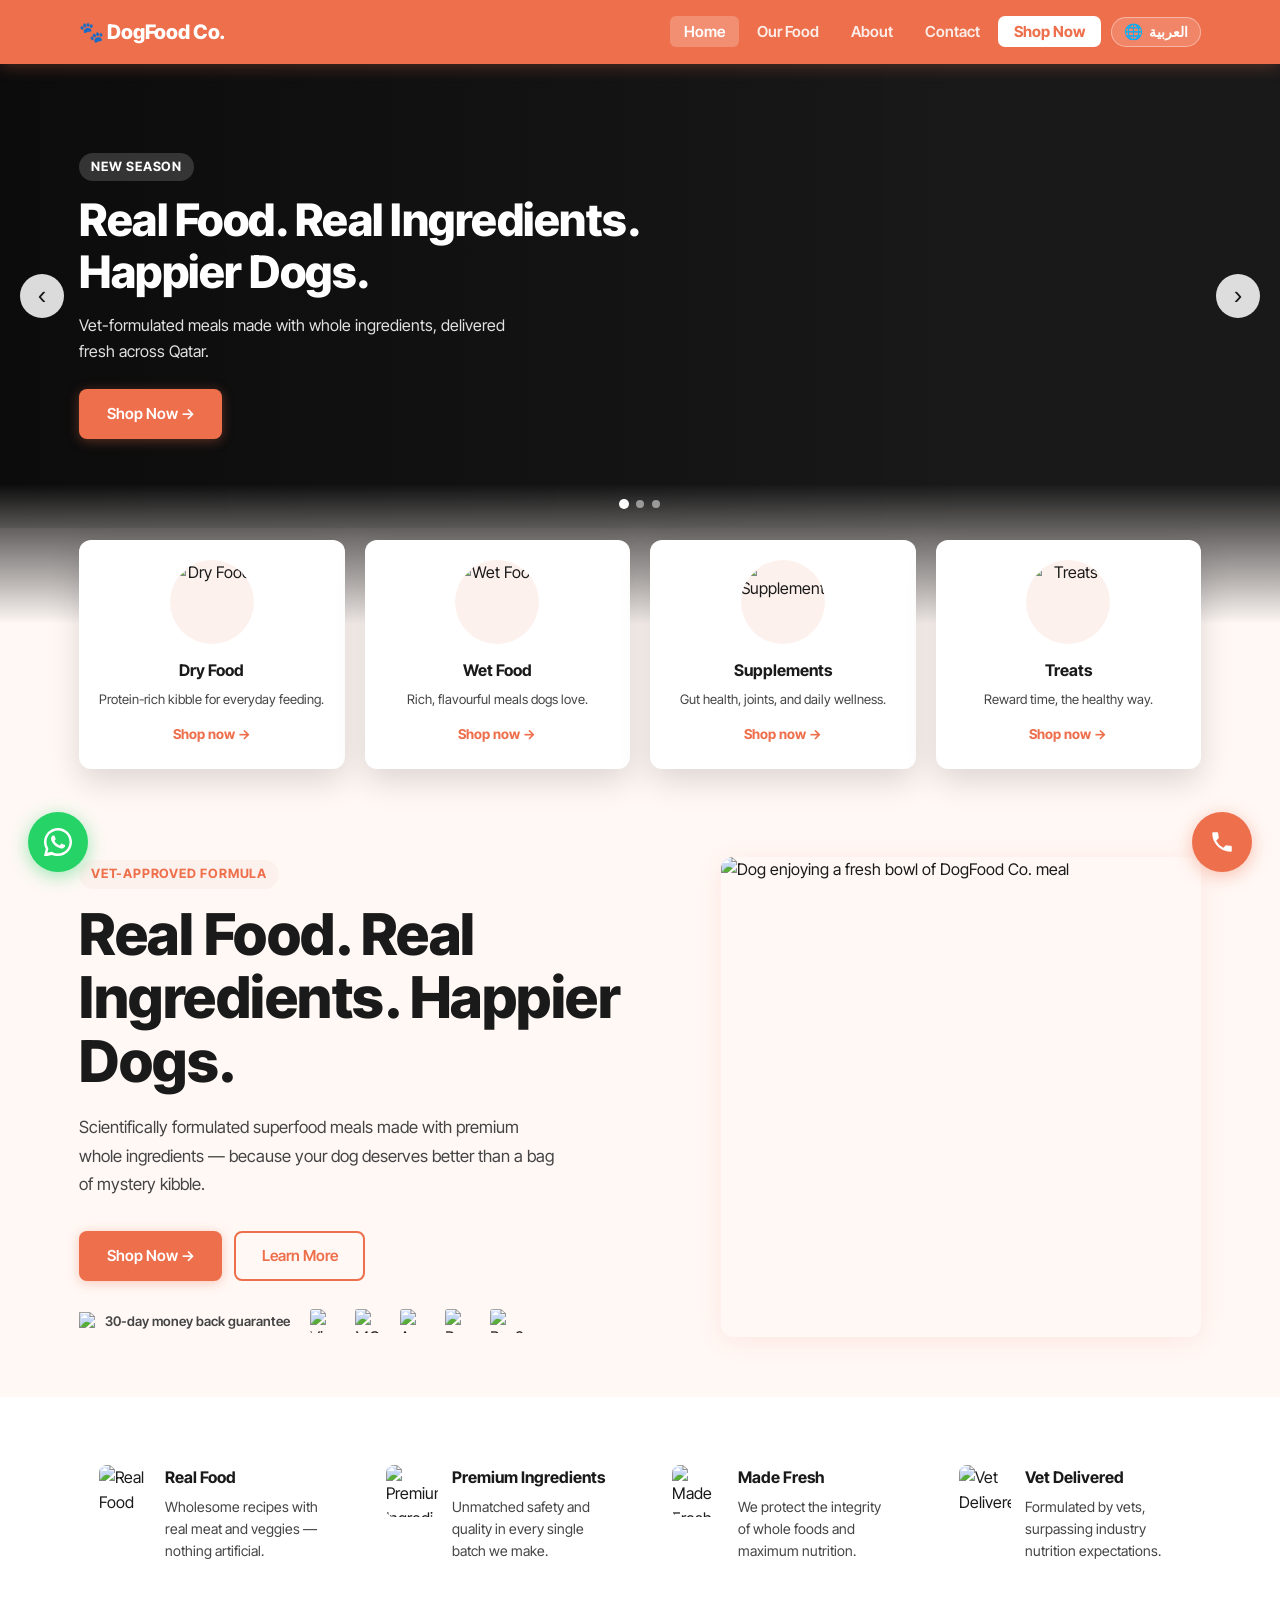
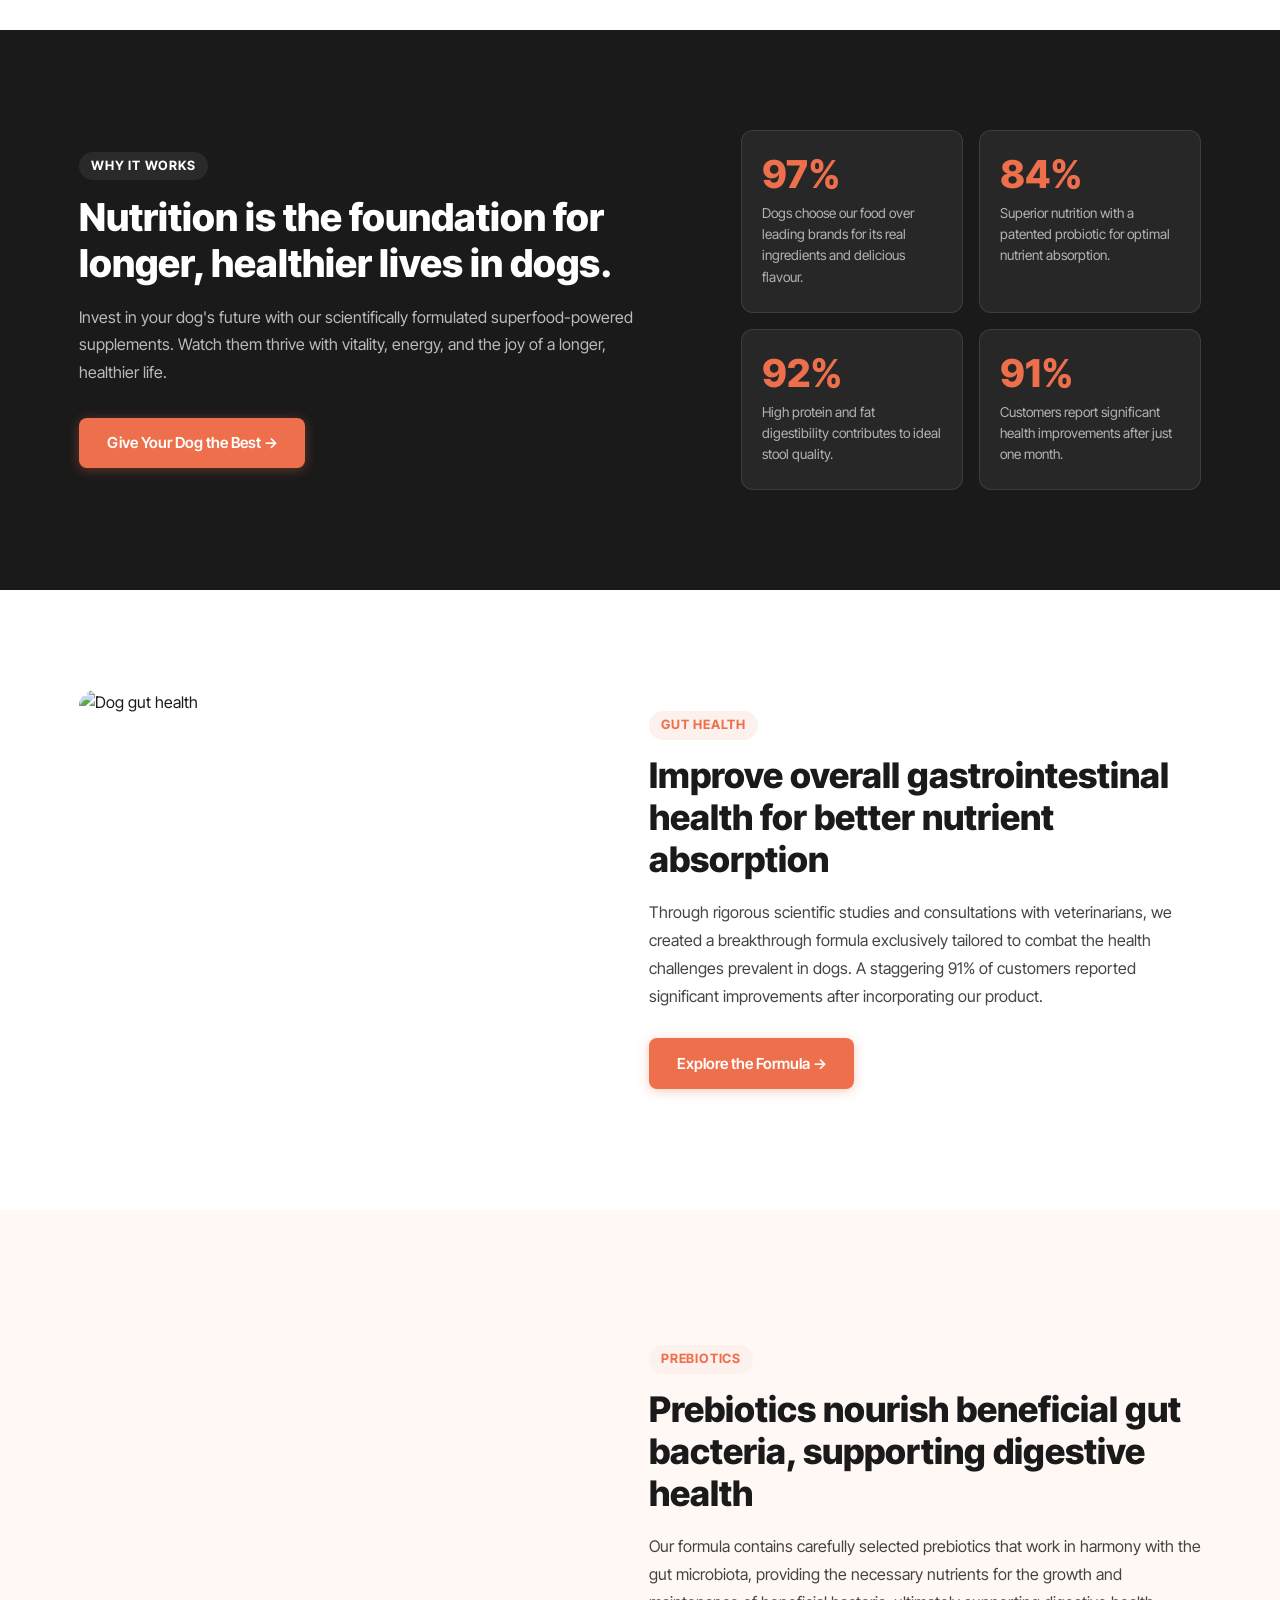
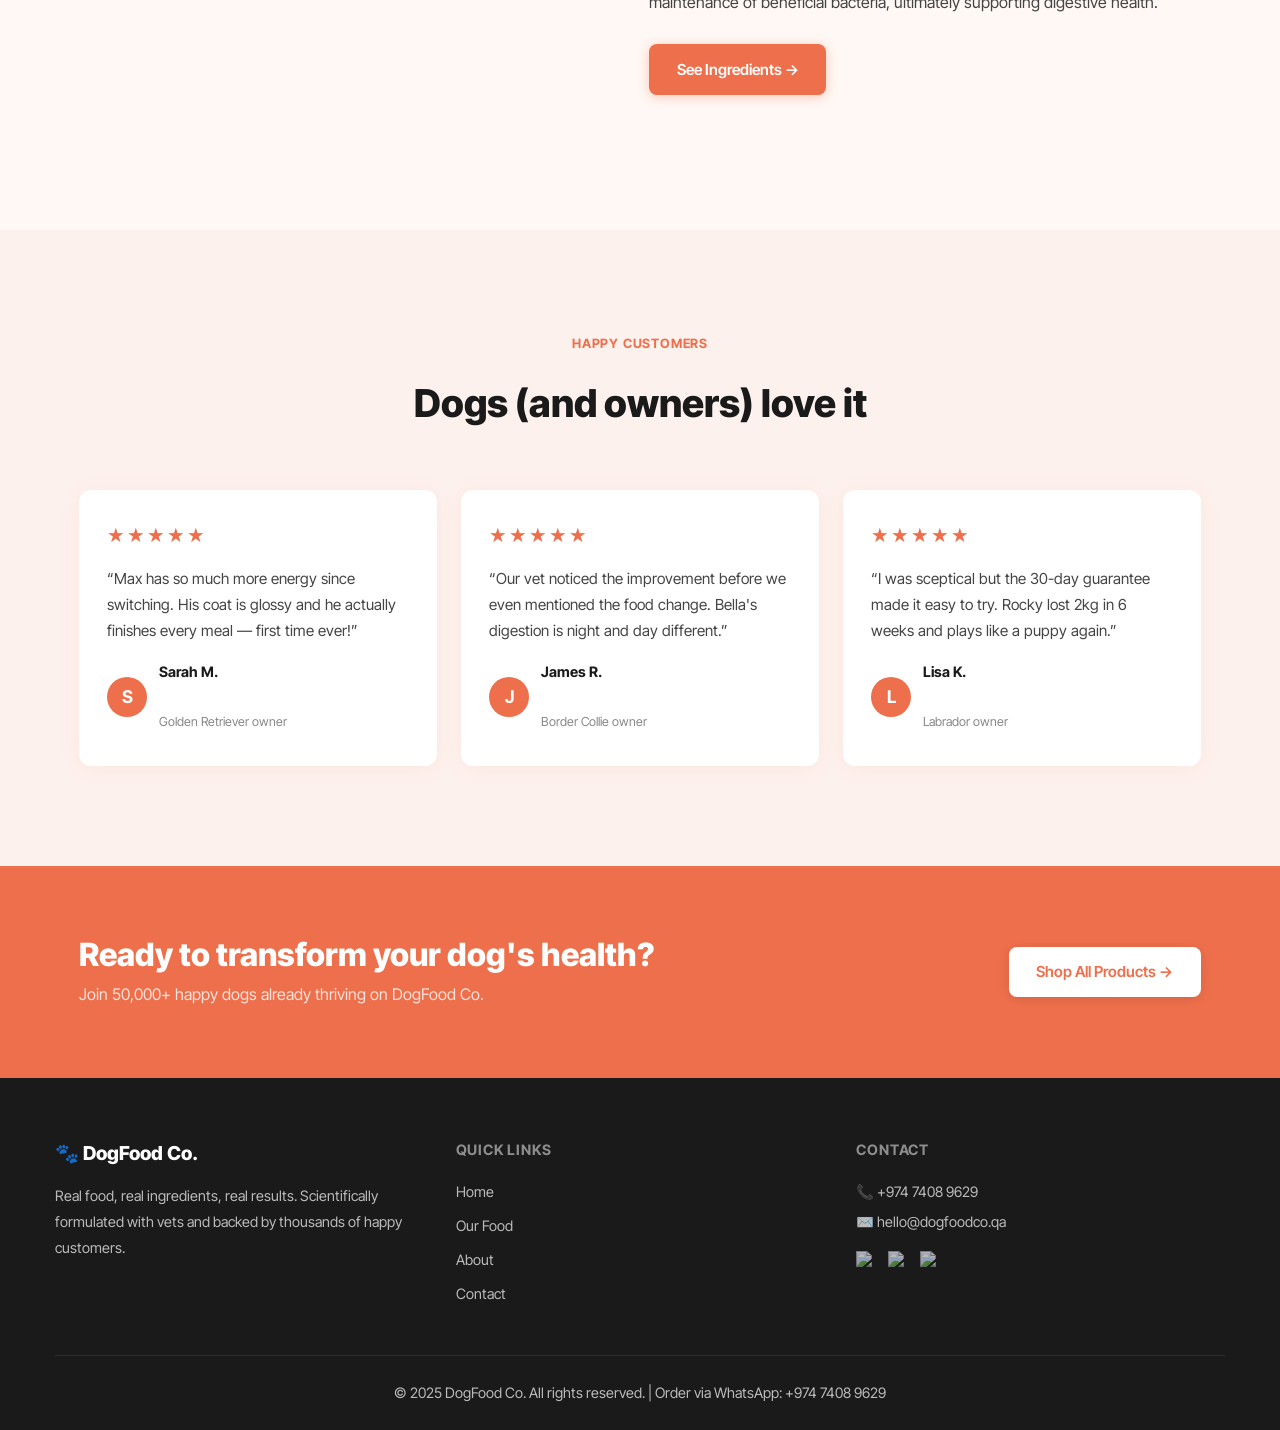
==== commit 23738da6: "first commit" ====
--- a/index.html
+++ b/index.html
@@ -109,25 +109,25 @@
     <div class="container">
         <div class="showcase-grid">
             <a href="shop.html" class="showcase-card reveal">
-                <div class="showcase-img"><img src="https://imgur.com/W0EpPvp.png" alt="Dry Food" data-i18n-alt="home.showcase1_title" loading="lazy" width="120" height="120"></div>
+                <div class="showcase-img"><img src="https://images.pexels.com/photos/8434744/pexels-photo-8434744.jpeg?auto=compress&amp;cs=tinysrgb&amp;w=300" alt="Dry Food" data-i18n-alt="home.showcase1_title" loading="lazy" width="120" height="120"></div>
                 <h3 data-i18n="home.showcase1_title">Dry Food</h3>
                 <p data-i18n="home.showcase1_desc">Protein-rich kibble for everyday feeding.</p>
                 <span class="showcase-link" data-i18n="home.showcase_cta">Shop now →</span>
             </a>
             <a href="shop.html" class="showcase-card reveal">
-                <div class="showcase-img"><img src="https://imgur.com/ISbBLQY.png" alt="Wet Food" data-i18n-alt="home.showcase2_title" loading="lazy" width="120" height="120"></div>
+                <div class="showcase-img"><img src="https://images.pexels.com/photos/6568942/pexels-photo-6568942.jpeg?auto=compress&amp;cs=tinysrgb&amp;w=300" alt="Wet Food" data-i18n-alt="home.showcase2_title" loading="lazy" width="120" height="120"></div>
                 <h3 data-i18n="home.showcase2_title">Wet Food</h3>
                 <p data-i18n="home.showcase2_desc">Rich, flavourful meals dogs love.</p>
                 <span class="showcase-link" data-i18n="home.showcase_cta">Shop now →</span>
             </a>
             <a href="shop.html" class="showcase-card reveal">
-                <div class="showcase-img"><img src="https://imgur.com/5Bwou4k.png" alt="Supplements" data-i18n-alt="home.showcase3_title" loading="lazy" width="120" height="120"></div>
+                <div class="showcase-img"><img src="https://images.pexels.com/photos/8473523/pexels-photo-8473523.jpeg?auto=compress&amp;cs=tinysrgb&amp;w=300" alt="Supplements" data-i18n-alt="home.showcase3_title" loading="lazy" width="120" height="120"></div>
                 <h3 data-i18n="home.showcase3_title">Supplements</h3>
                 <p data-i18n="home.showcase3_desc">Gut health, joints, and daily wellness.</p>
                 <span class="showcase-link" data-i18n="home.showcase_cta">Shop now →</span>
             </a>
             <a href="shop.html" class="showcase-card reveal">
-                <div class="showcase-img"><img src="https://imgur.com/X1uKFle.png" alt="Treats" data-i18n-alt="home.showcase4_title" loading="lazy" width="120" height="120"></div>
+                <div class="showcase-img"><img src="https://images.pexels.com/photos/8434725/pexels-photo-8434725.jpeg?auto=compress&amp;cs=tinysrgb&amp;w=300" alt="Treats" data-i18n-alt="home.showcase4_title" loading="lazy" width="120" height="120"></div>
                 <h3 data-i18n="home.showcase4_title">Treats</h3>
                 <p data-i18n="home.showcase4_desc">Reward time, the healthy way.</p>
                 <span class="showcase-link" data-i18n="home.showcase_cta">Shop now →</span>
--- a/style.css
+++ b/style.css
@@ -346,9 +346,9 @@
     overflow: hidden;
 }
 .showcase-img img {
-    width: 60%;
-    height: 60%;
-    object-fit: contain;
+    width: 100%;
+    height: 100%;
+    object-fit: cover;
 }
 .showcase-card h3 {
     font-size: 1rem;
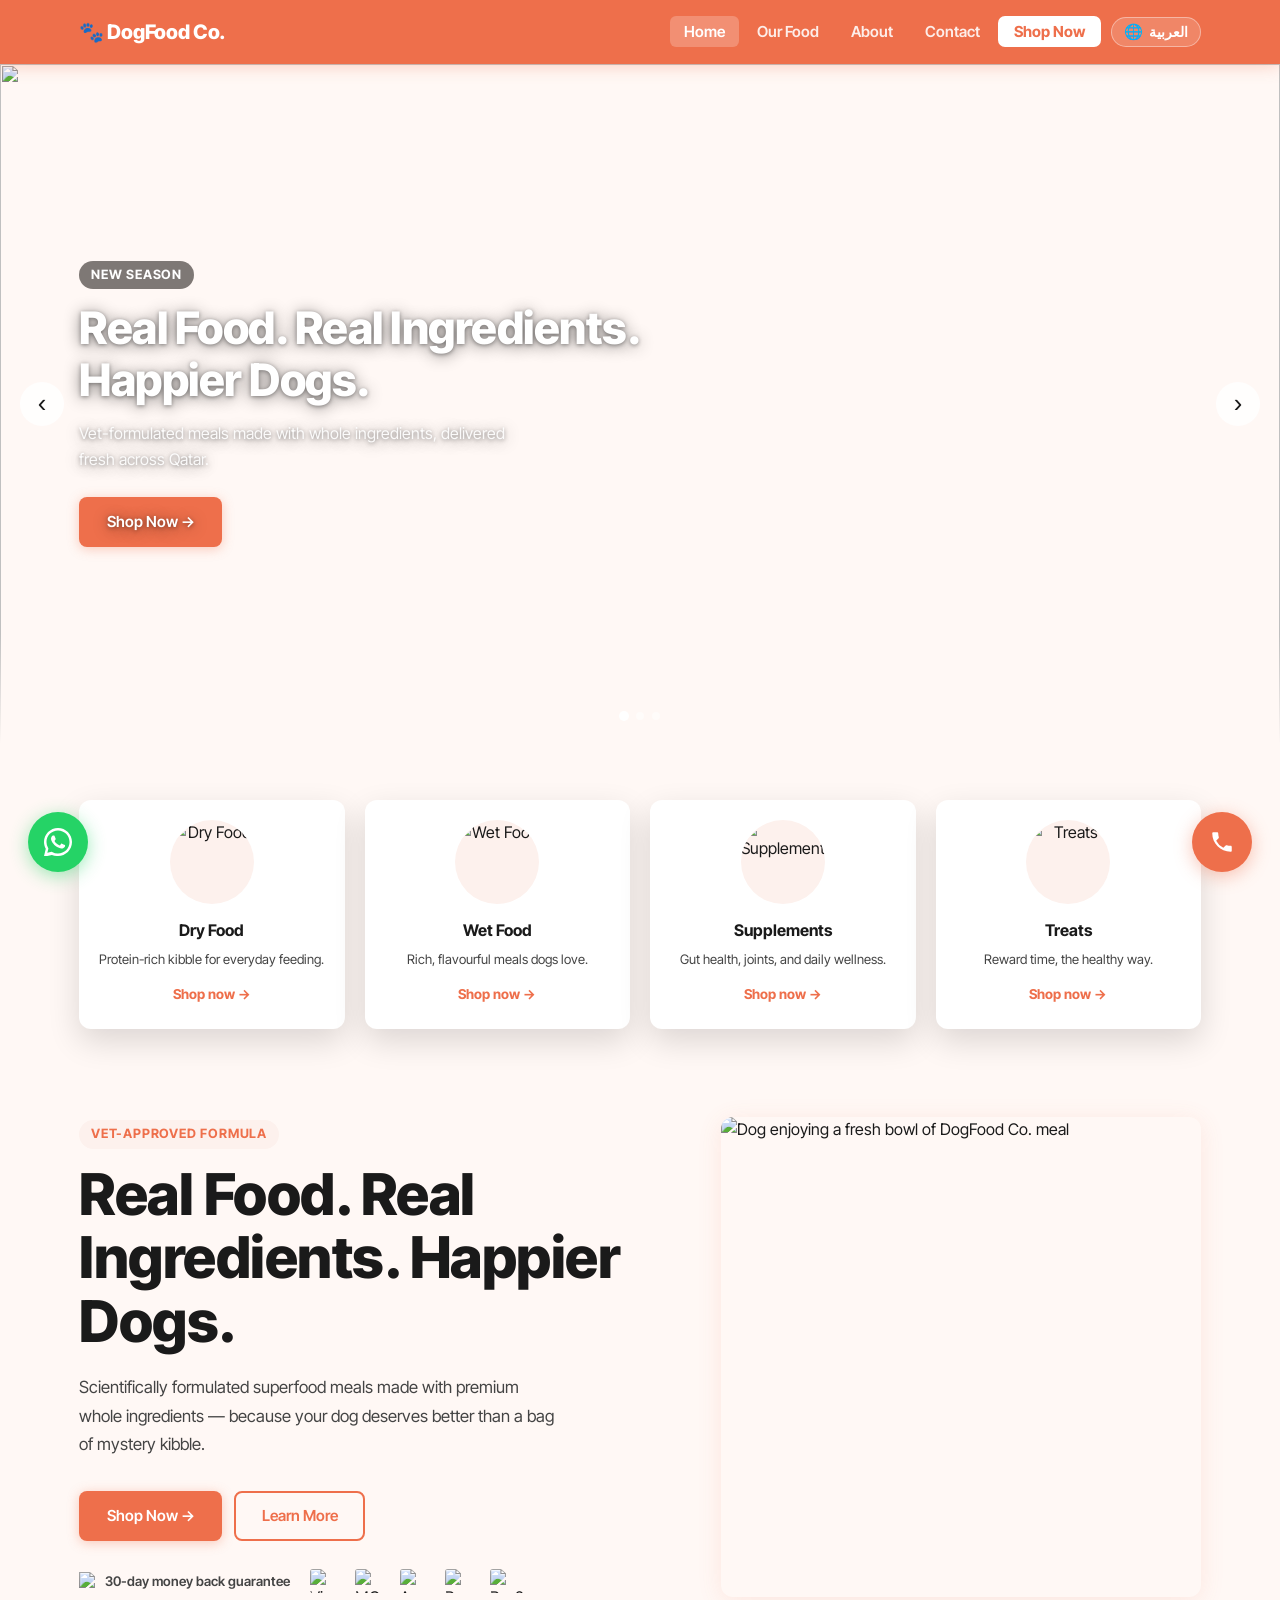
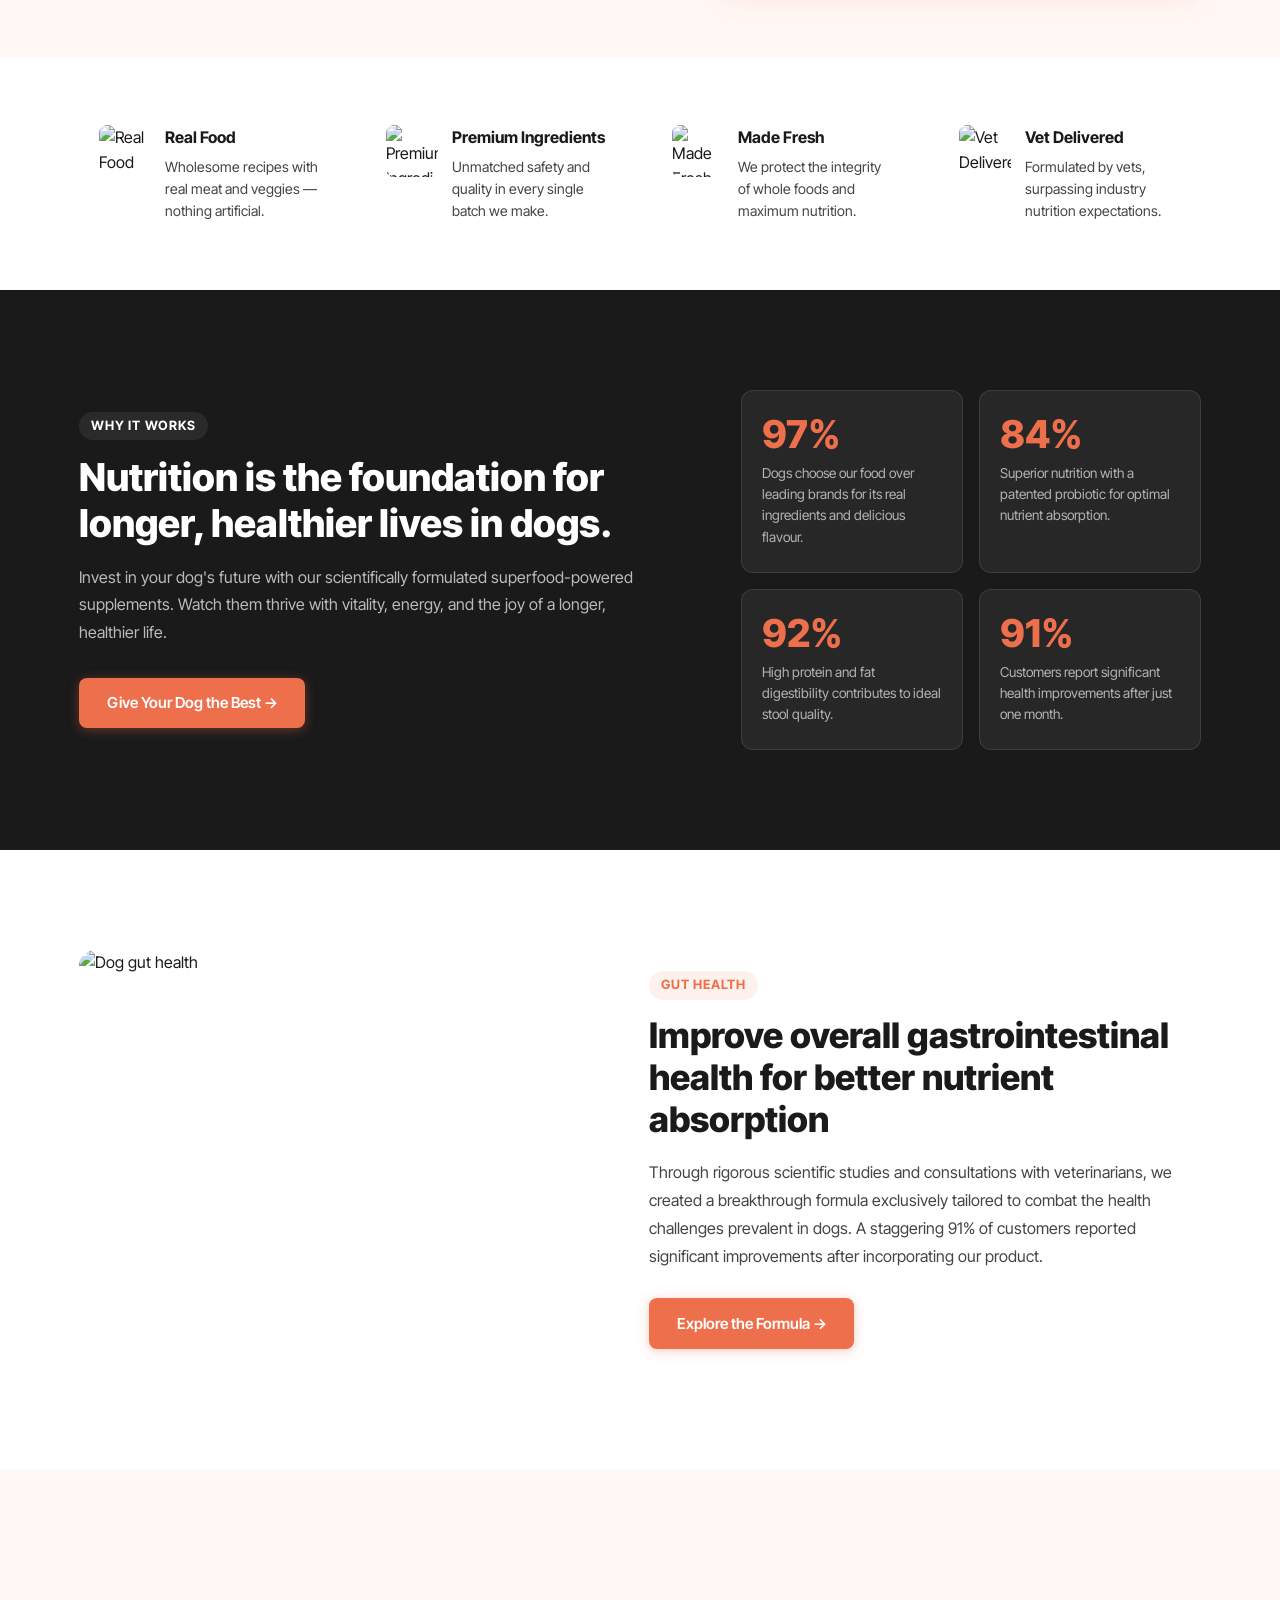
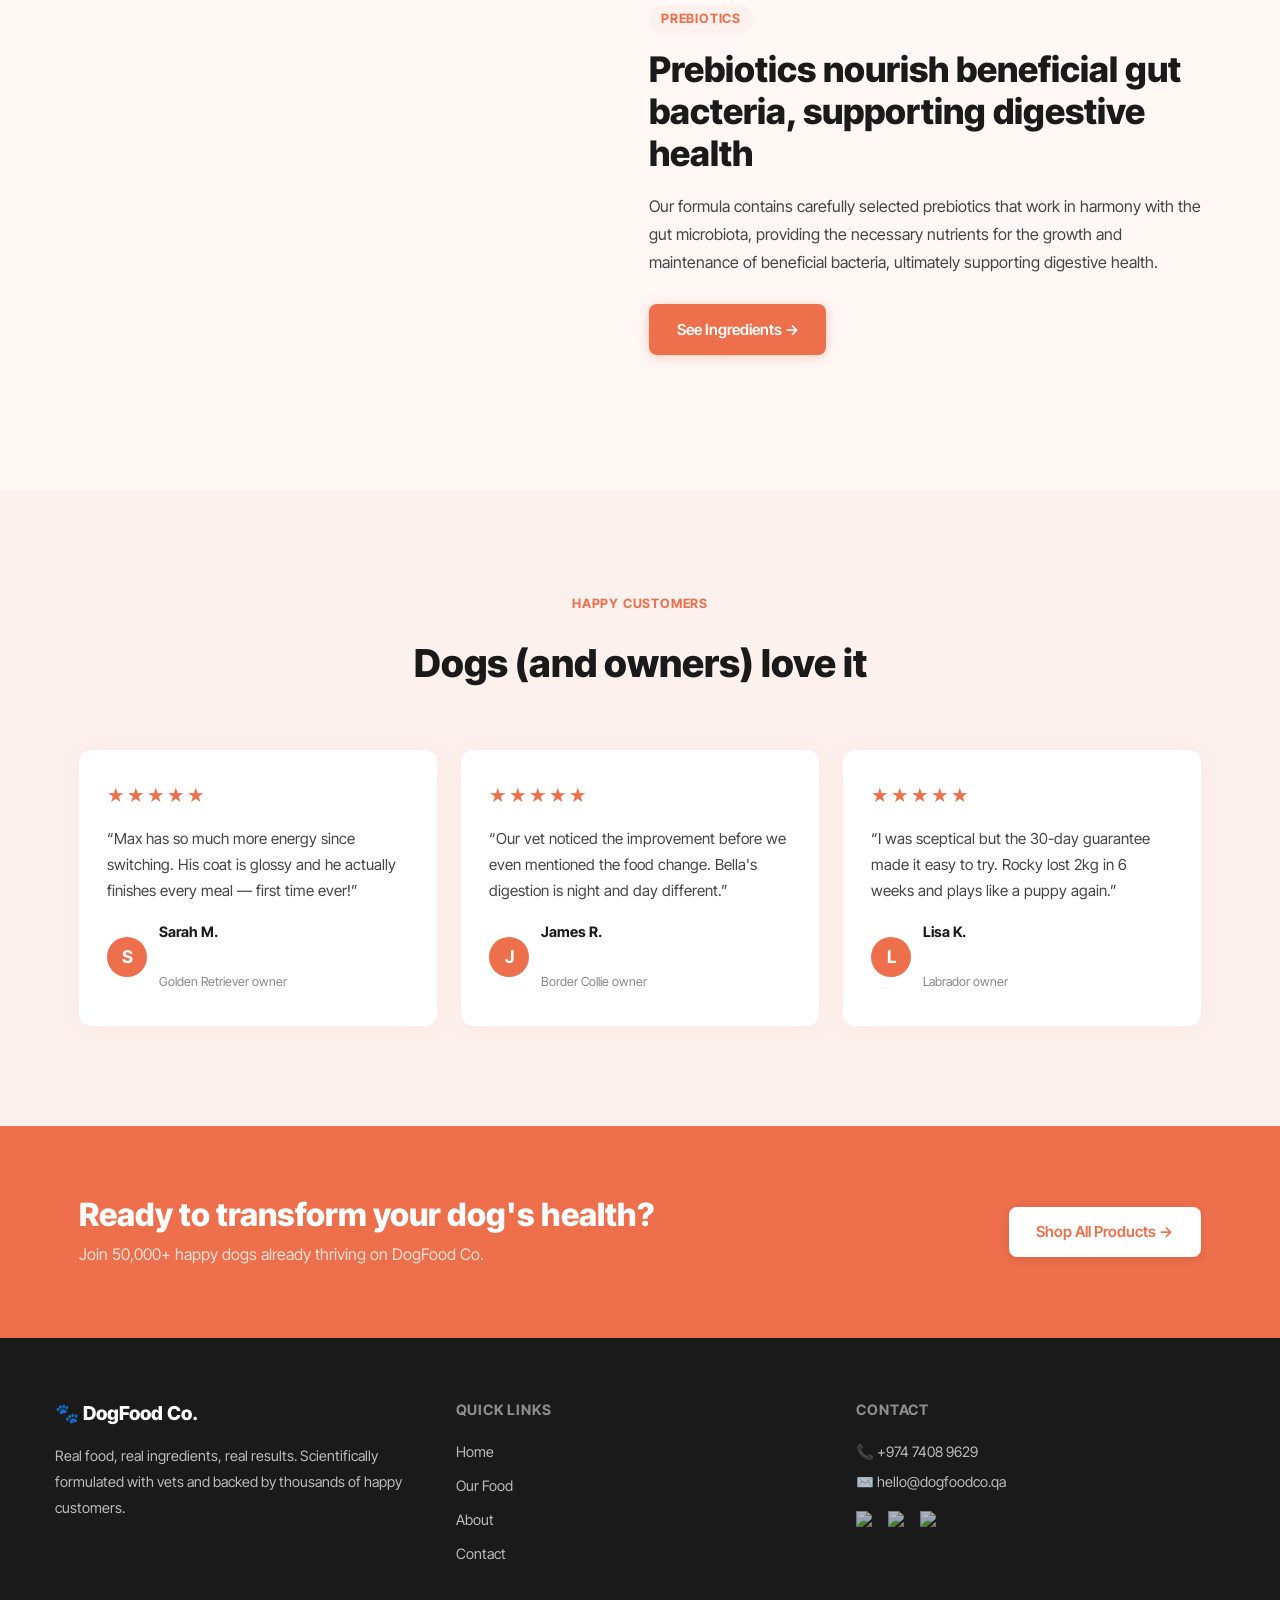
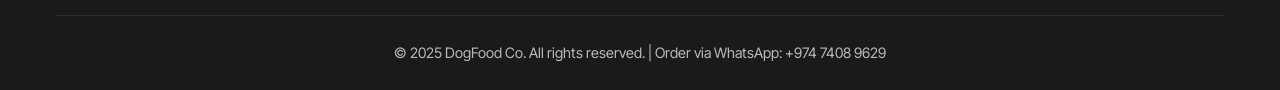
==== commit 67018620: "first commit" ====
--- a/index.html
+++ b/index.html
@@ -49,6 +49,13 @@
 <nav>
     <div class="nav-container">
         <a href="index.html" class="navlogo">🐾 DogFood Co.</a>
+        <a href="shop.html" class="nav-cart" aria-label="Shop Now" data-i18n-aria-label="nav.shopnow">
+            <svg xmlns="http://www.w3.org/2000/svg" viewBox="0 0 24 24" fill="none" stroke="currentColor" stroke-width="2" stroke-linecap="round" stroke-linejoin="round" width="21" height="21">
+                <path d="M6 2 3 6v14a2 2 0 0 0 2 2h14a2 2 0 0 0 2-2V6l-3-4Z"/>
+                <path d="M3 6h18"/>
+                <path d="M16 10a4 4 0 0 1-8 0"/>
+            </svg>
+        </a>
         <button class="nav-toggle" aria-label="Toggle navigation" aria-expanded="false">
             <span></span><span></span><span></span>
         </button>
@@ -66,8 +73,8 @@
 <!-- HERO CAROUSEL (Amazon-style, full-bleed, autoplaying) -->
 <section class="hero-carousel" id="heroCarousel" aria-roledescription="carousel" aria-label="Featured promotions" data-i18n-aria-label="home.carousel_aria">
     <div class="carousel-track" id="carouselTrack">
-        <div class="carousel-slide is-active" style="background-image:url('https://images.pexels.com/photos/8434670/pexels-photo-8434670.jpeg?auto=compress&amp;cs=tinysrgb&amp;w=1600')">
-            <div class="carousel-scrim"></div>
+        <div class="carousel-slide is-active">
+            <img class="carousel-slide-img" src="https://images.pexels.com/photos/8434670/pexels-photo-8434670.jpeg?auto=compress&amp;cs=tinysrgb&amp;w=1600" alt="">
             <div class="container"><div class="carousel-content">
                 <span class="badge" data-i18n="home.slide1_badge">New Season</span>
                 <h2 data-i18n="home.slide1_title">Real Food. Real Ingredients. Happier Dogs.</h2>
@@ -75,8 +82,8 @@
                 <a href="shop.html" class="btn btn-primary" data-i18n="home.slide1_cta">Shop Now →</a>
             </div></div>
         </div>
-        <div class="carousel-slide" style="background-image:url('https://images.pexels.com/photos/8434725/pexels-photo-8434725.jpeg?auto=compress&amp;cs=tinysrgb&amp;w=1600')">
-            <div class="carousel-scrim"></div>
+        <div class="carousel-slide">
+            <img class="carousel-slide-img" src="https://images.pexels.com/photos/8434725/pexels-photo-8434725.jpeg?auto=compress&amp;cs=tinysrgb&amp;w=1600" alt="">
             <div class="container"><div class="carousel-content">
                 <span class="badge" data-i18n="home.slide2_badge">Bestseller</span>
                 <h2 data-i18n="home.slide2_title">Loved By 50,000+ Dogs Across Qatar</h2>
@@ -84,8 +91,8 @@
                 <a href="shop.html" class="btn btn-primary" data-i18n="home.slide2_cta">See What's Popular →</a>
             </div></div>
         </div>
-        <div class="carousel-slide" style="background-image:url('https://images.pexels.com/photos/8473516/pexels-photo-8473516.jpeg?auto=compress&amp;cs=tinysrgb&amp;w=1600')">
-            <div class="carousel-scrim"></div>
+        <div class="carousel-slide">
+            <img class="carousel-slide-img" src="https://images.pexels.com/photos/8473516/pexels-photo-8473516.jpeg?auto=compress&amp;cs=tinysrgb&amp;w=1600" alt="">
             <div class="container"><div class="carousel-content">
                 <span class="badge" data-i18n="home.slide3_badge">Free Delivery</span>
                 <h2 data-i18n="home.slide3_title">Free Delivery On Orders Over QAR 150</h2>
@@ -100,11 +107,11 @@
 
     <div class="carousel-dots" id="carouselDots" role="tablist"></div>
 
-    <!-- gradient fade so the overlapping cards sit on a natural transition -->
+    <!-- light fade at the bottom edge, transitioning into the page background -->
     <div class="carousel-fade" aria-hidden="true"></div>
 </section>
 
-<!-- SHOWCASE GRID — breaks out and overlaps the bottom edge of the carousel -->
+<!-- SHOWCASE GRID — sits directly beneath the carousel, no overlap -->
 <section class="showcase-section">
     <div class="container">
         <div class="showcase-grid">
--- a/style.css
+++ b/style.css
@@ -161,6 +161,23 @@
     color: var(--white);
 }
 
+/* Mobile "Shop Now" cart icon — sits next to the hamburger so
+   quick shop access doesn't require opening the menu. Hidden on
+   desktop, where the text "Shop Now" link in .nav-links covers it. */
+.nav-cart {
+    display: none;
+    align-items: center;
+    justify-content: center;
+    width: 38px;
+    height: 38px;
+    border-radius: 50%;
+    color: var(--white);
+    flex-shrink: 0;
+    transition: background 0.15s, transform 0.1s;
+}
+.nav-cart:hover { background: rgba(255,255,255,0.18); }
+.nav-cart:active { transform: scale(0.94); }
+
 /* Hamburger */
 .nav-toggle {
     display: none;
@@ -190,12 +207,11 @@
 .hero-carousel {
     position: relative;
     width: 100%;
-    height: clamp(340px, 46vw, 560px);
+    /* taller than before so each photo shows more of itself instead
+       of being tightly cropped */
+    height: clamp(440px, 60vw, 680px);
     overflow: hidden;
-    background: var(--dark);
-    /* extra room at the bottom so the overlapping showcase cards
-       have space to sit on top of the image without hiding it */
-    padding-bottom: 96px;
+    background: var(--cream);
 }
 
 .carousel-track {
@@ -207,11 +223,14 @@
 .carousel-slide {
     position: absolute;
     inset: 0;
-    background-size: cover;
-    background-position: center;
     opacity: 0;
     visibility: hidden;
-    transition: opacity 0.9s ease;
+    /* visibility must share the SAME duration as opacity — with this,
+       the browser defers "hidden" until the fade-out finishes, and
+       flips to "visible" instantly when fading in, so the outgoing
+       and incoming slides genuinely overlap and blend instead of
+       one cutting out before the other has faded in. */
+    transition: opacity 1s ease, visibility 1s ease;
     display: flex;
     align-items: center;
 }
@@ -220,13 +239,20 @@
     visibility: visible;
 }
 .carousel-slide > .container {
+    position: relative;
+    z-index: 2;
     width: 100%;
 }
 
-.carousel-scrim {
+/* Real <img> instead of a CSS background-image — object-fit: cover
+   crops to fill the frame without ever stretching/distorting it. */
+.carousel-slide-img {
     position: absolute;
     inset: 0;
-    background: linear-gradient(90deg, rgba(0,0,0,0.55) 0%, rgba(0,0,0,0.28) 45%, rgba(0,0,0,0.05) 75%);
+    width: 100%;
+    height: 100%;
+    object-fit: cover;
+    object-position: center;
 }
 
 .carousel-content {
@@ -234,8 +260,17 @@
     z-index: 2;
     max-width: 560px;
     color: var(--white);
-}
-.carousel-content .badge { background: rgba(255,255,255,0.16); color: var(--white); }
+    /* text-shadow carries legibility instead of a dark tint over the
+       whole photo, so the image itself stays clean and untouched */
+    text-shadow: 0 2px 16px rgba(0,0,0,0.45), 0 1px 4px rgba(0,0,0,0.4);
+}
+.carousel-content .badge {
+    background: rgba(20,15,12,0.55);
+    backdrop-filter: blur(6px);
+    -webkit-backdrop-filter: blur(6px);
+    color: var(--white);
+    text-shadow: none;
+}
 .carousel-content h2 {
     font-size: clamp(1.7rem, 3.6vw, 2.8rem);
     font-weight: 800;
@@ -246,14 +281,14 @@
 .carousel-content p {
     font-size: 1rem;
     line-height: 1.65;
-    color: rgba(255,255,255,0.88);
+    color: rgba(255,255,255,0.92);
     margin-bottom: 24px;
     max-width: 440px;
 }
 
 .carousel-arrow {
     position: absolute;
-    top: calc(50% - 48px);
+    top: 50%;
     transform: translateY(-50%);
     width: 44px;
     height: 44px;
@@ -276,7 +311,7 @@
 
 .carousel-dots {
     position: absolute;
-    bottom: 116px;
+    bottom: 24px;
     left: 0; right: 0;
     display: flex;
     justify-content: center;
@@ -295,23 +330,22 @@
 }
 .carousel-dot.is-active { background: var(--white); transform: scale(1.25); }
 
+/* The one remaining gradient — light, and only at the very bottom
+   edge of the carousel, blending into the page background below */
 .carousel-fade {
     position: absolute;
     left: 0; right: 0; bottom: 0;
-    height: 140px;
-    background: linear-gradient(to bottom, rgba(0,0,0,0) 0%, var(--cream) 100%);
+    height: 110px;
+    background: linear-gradient(to bottom, rgba(250,246,241,0) 0%, var(--cream) 100%);
     z-index: 2;
     pointer-events: none;
 }
 
 /* ============================================================
-   SHOWCASE GRID — overlaps the bottom edge of the carousel
+   SHOWCASE GRID — sits directly beneath the carousel
    ============================================================ */
 .showcase-section {
-    position: relative;
-    z-index: 4;
-    /* pulls the grid up so the cards break out over the carousel */
-    margin-top: -84px;
+    padding-top: 56px;
     padding-bottom: 8px;
 }
 
@@ -863,6 +897,11 @@
 @media (max-width: 768px) {
     /* Nav */
     .nav-toggle { display: flex; }
+    .nav-cart { display: inline-flex; }
+    /* group the logo on one side and the cart + hamburger on the
+       other, instead of the desktop's 2-item space-between split */
+    .nav-container { justify-content: flex-start; gap: 4px; }
+    .navlogo { margin-inline-end: auto; }
     .nav-links {
         display: none;
         position: absolute;
@@ -882,16 +921,16 @@
     }
 
     /* Hero Carousel */
-    .hero-carousel { height: clamp(420px, 92vw, 560px); padding-bottom: 76px; }
+    .hero-carousel { height: clamp(420px, 92vw, 560px); }
     .carousel-content { max-width: 100%; }
     .carousel-content p { max-width: 100%; }
-    .carousel-arrow { width: 36px; height: 36px; font-size: 1.3rem; top: calc(50% - 38px); }
+    .carousel-arrow { width: 36px; height: 36px; font-size: 1.3rem; }
     .carousel-arrow--prev { left: 12px; }
     .carousel-arrow--next { right: 12px; }
-    .carousel-dots { bottom: 92px; }
-
-    /* Showcase grid — smaller overlap on tablets, 2 columns */
-    .showcase-section { margin-top: -56px; }
+    .carousel-dots { bottom: 16px; }
+
+    /* Showcase grid — 2 columns on tablets */
+    .showcase-section { padding-top: 40px; }
     .showcase-grid { grid-template-columns: repeat(2, 1fr); gap: 14px; }
     .showcase-card { padding: 16px 12px 18px; }
     .showcase-img { width: 68px; height: 68px; }
@@ -934,15 +973,14 @@
     .benefits-stats { grid-template-columns: 1fr; }
     .split-image { height: 240px; }
 
-    /* On very small screens, keep the overlap subtle so cards don't
-       crowd out the carousel's headline text */
-    .hero-carousel { height: 480px; padding-bottom: 60px; }
+    /* Carousel stays clean and un-cropped even on small phones */
+    .hero-carousel { height: 460px; }
     .carousel-content h2 { font-size: 1.5rem; }
     .carousel-content p { font-size: 0.9rem; margin-bottom: 18px; }
-    .carousel-dots { bottom: 76px; }
+    .carousel-dots { bottom: 14px; }
     .carousel-arrow { display: none; }
 
-    .showcase-section { margin-top: -36px; }
+    .showcase-section { padding-top: 32px; }
     .showcase-grid { grid-template-columns: repeat(2, 1fr); gap: 10px; }
     .showcase-card h3 { font-size: 0.9rem; }
     .showcase-card p { display: none; }
@@ -1659,9 +1697,6 @@
 [dir="rtl"] .carousel-content p {
     max-width: 100%;
 }
-[dir="rtl"] .carousel-scrim {
-    background: linear-gradient(270deg, rgba(0,0,0,0.55) 0%, rgba(0,0,0,0.28) 45%, rgba(0,0,0,0.05) 75%);
-}
 [dir="rtl"] .carousel-arrow--prev { left: auto; right: 20px; }
 [dir="rtl"] .carousel-arrow--next { right: auto; left: 20px; }
 [dir="rtl"] .carousel-arrow { transform: translateY(-50%) scaleX(-1); }
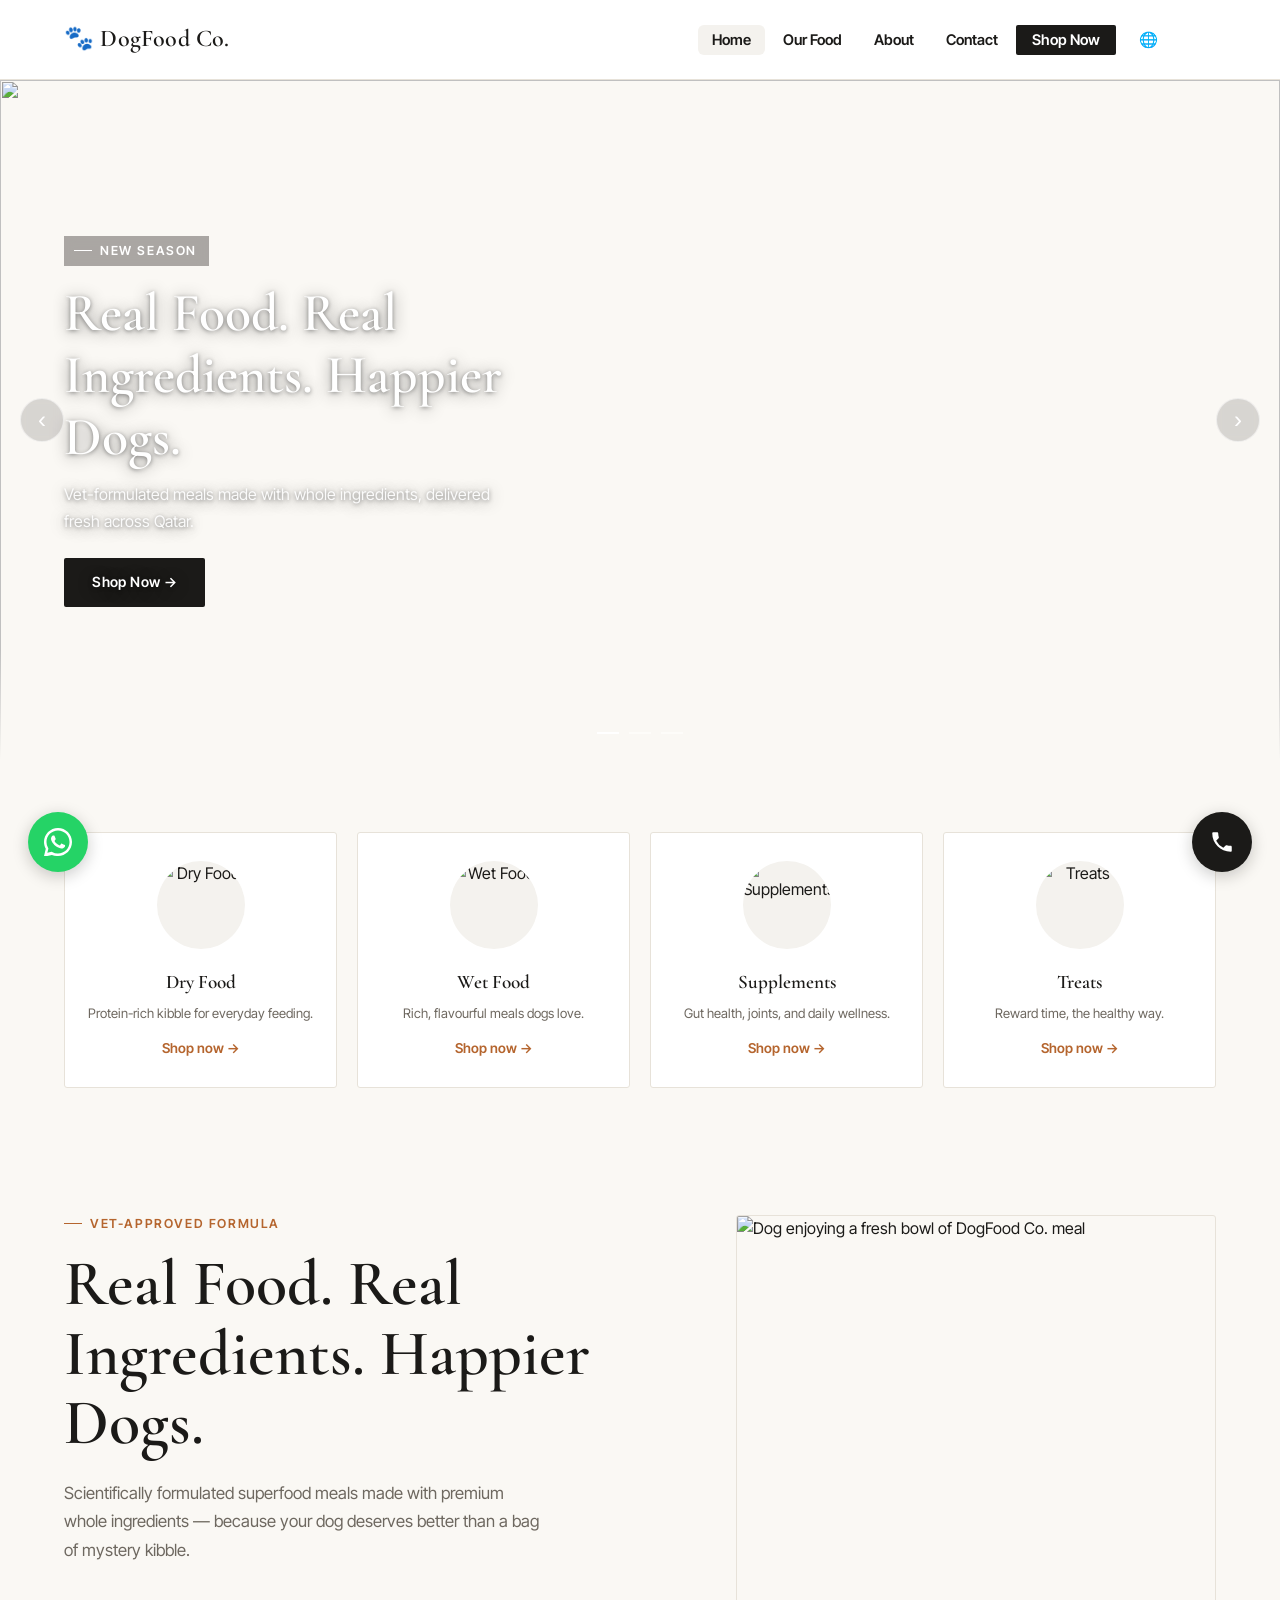
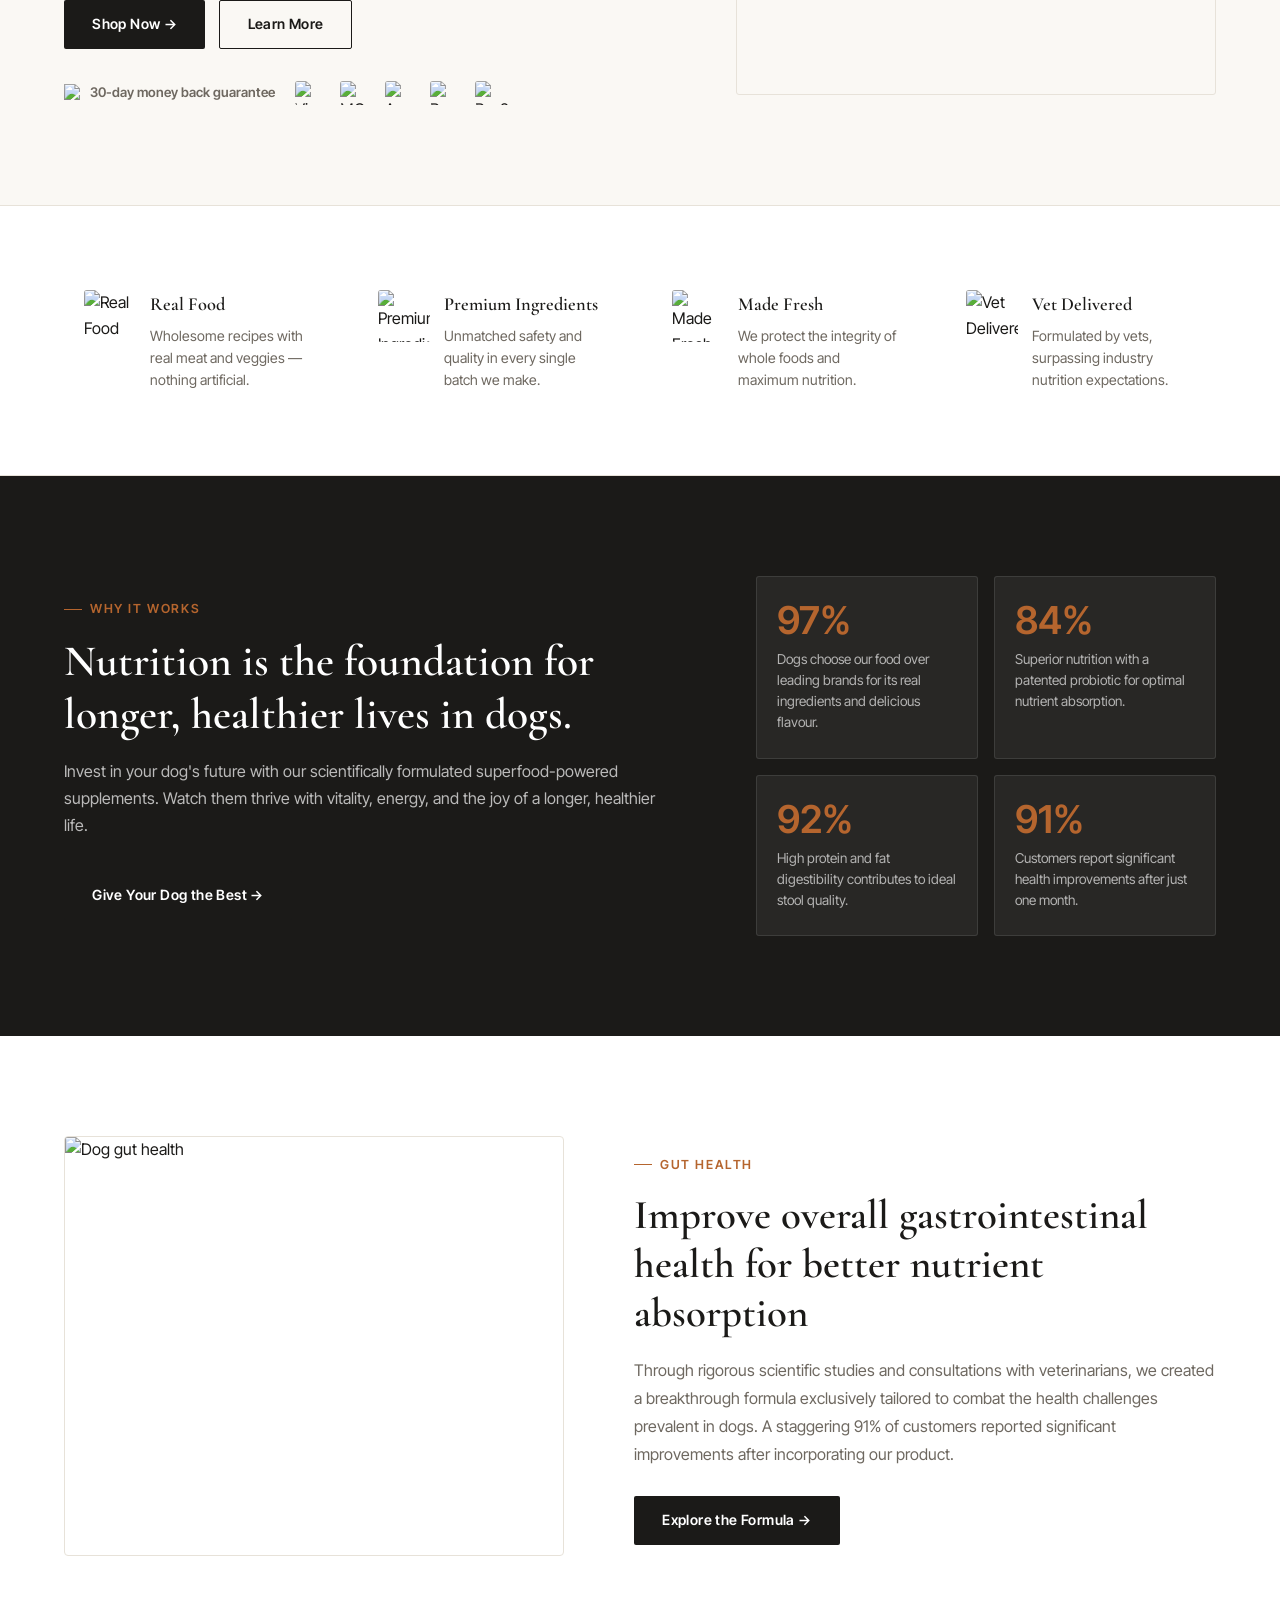
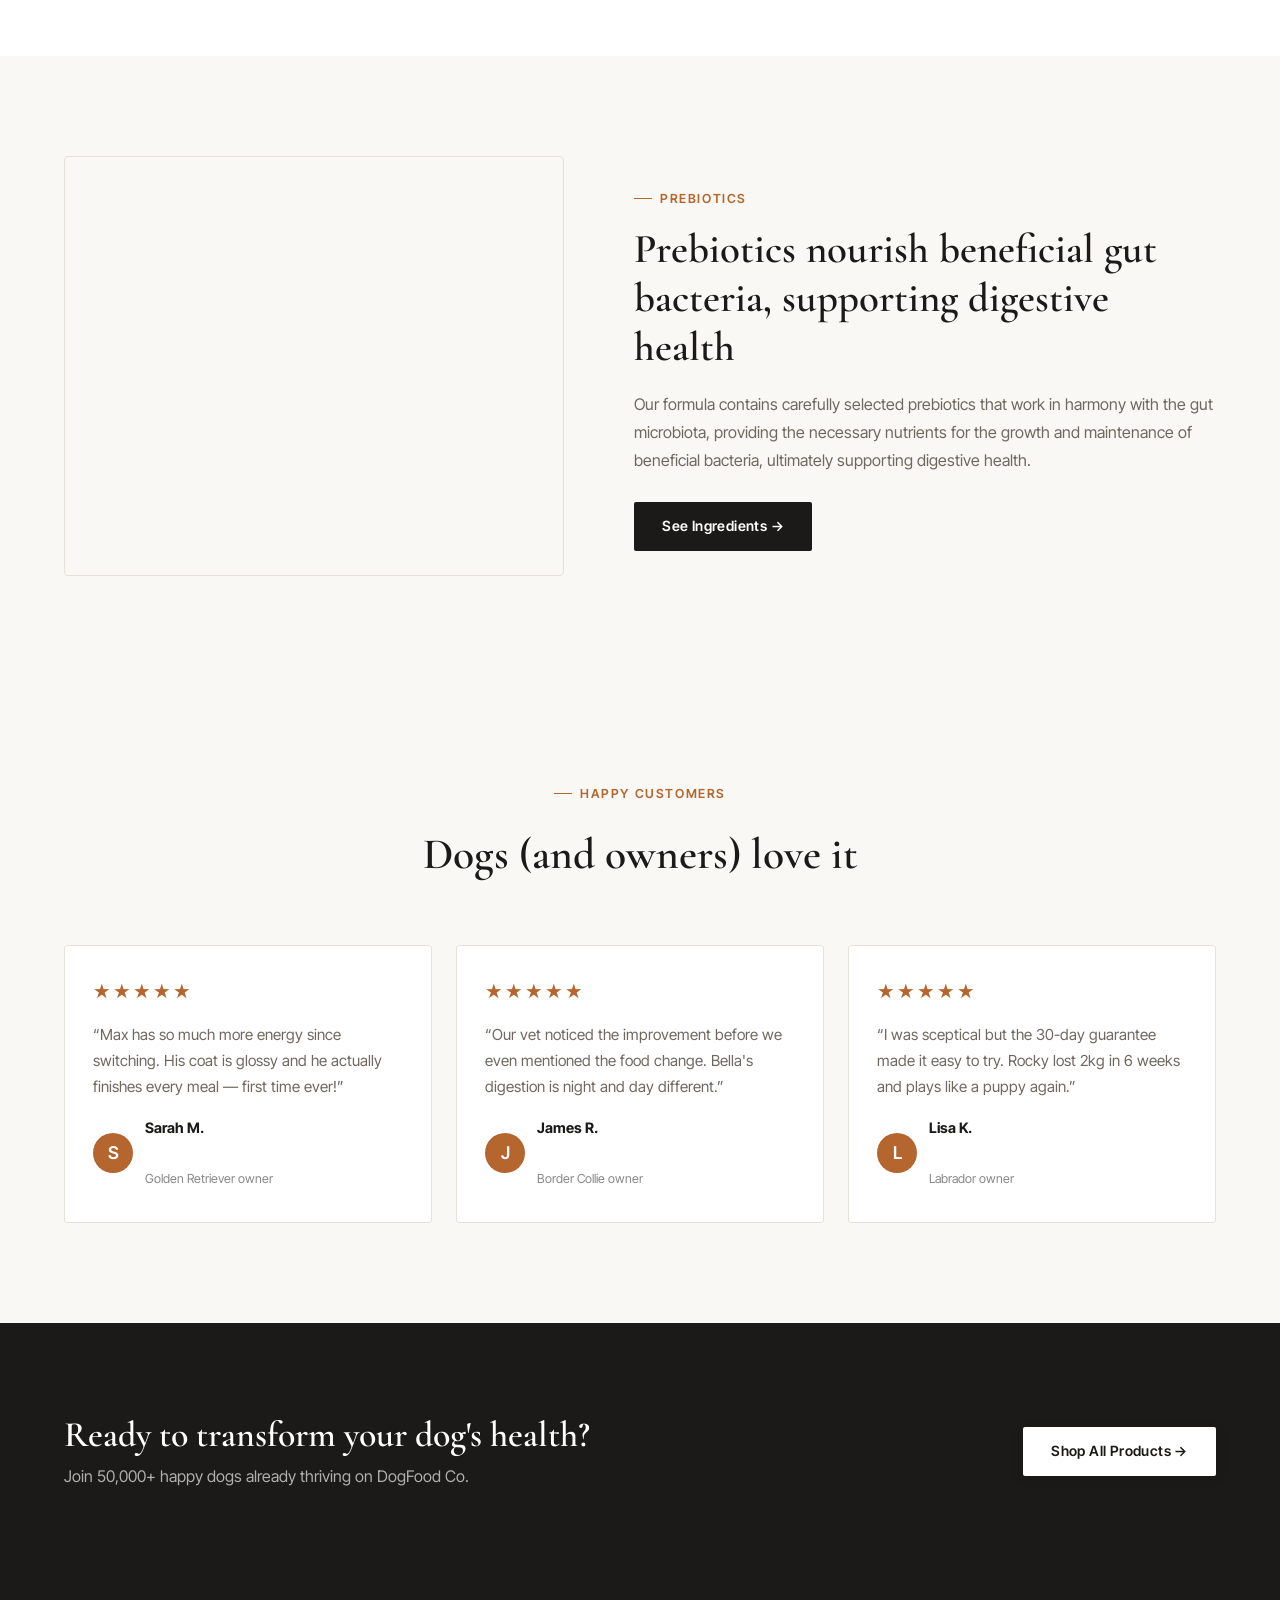
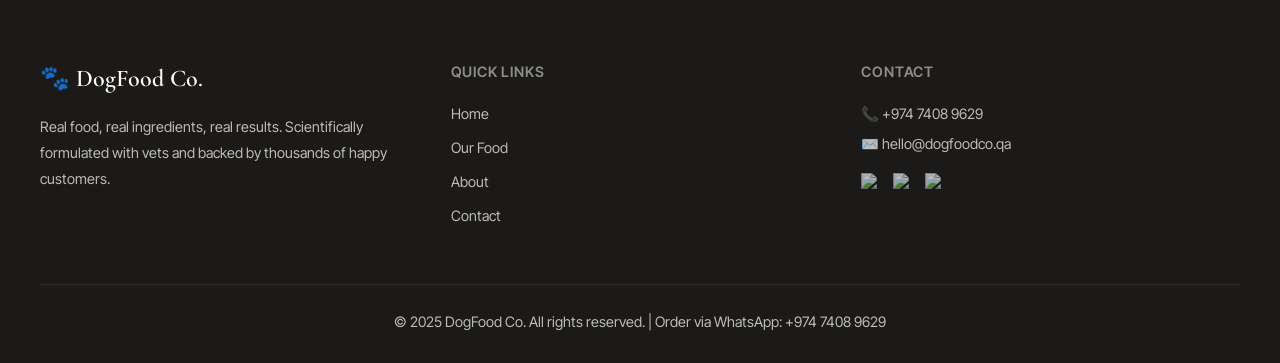
==== commit 33520b6b: "first commit" ====
--- a/index.html
+++ b/index.html
@@ -22,7 +22,7 @@
     <link rel="stylesheet" href="style.css">
     <link rel="preconnect" href="https://fonts.googleapis.com">
     <link rel="preconnect" href="https://fonts.gstatic.com" crossorigin>
-    <link href="https://fonts.googleapis.com/css2?family=Inter+Tight:wght@400;500;600;700;800&family=Tajawal:wght@400;500;700;800&display=swap" rel="stylesheet">
+    <link href="https://fonts.googleapis.com/css2?family=Inter+Tight:wght@400;500;600;700&family=Cormorant+Garamond:wght@500;600;700&family=Tajawal:wght@400;500;700&display=swap" rel="stylesheet">
 </head>
 <body data-i18n-page-title="home.title" data-i18n-meta-desc="home.meta_desc">
 <script type="application/ld+json">
--- a/style.css
+++ b/style.css
@@ -5,18 +5,19 @@
 img { max-width: 100%; height: auto; display: block; }
 
 :root {
-    --orange:  #EE6F4B;
-    --orange-dark: #d45a37;
-    --orange-light: #fdf1ed;
-    --cream:   #fff8f5;
-    --dark:    #1a1a1a;
-    --mid:     #444;
-    --light:   #f5f5f5;
+    --orange:  #B5652E;
+    --orange-dark: #96521F;
+    --orange-light: #F7EFE6;
+    --cream:   #FAF8F4;
+    --dark:    #1B1A18;
+    --mid:     #6E6860;
+    --light:   #F4F2EE;
     --white:   #ffffff;
-    --nav-h:   64px;
-    --radius:  12px;
-    --shadow:  0 4px 24px rgba(238,111,75,0.12);
-    --max-w:   1170px;
+    --line:    #E7E2D9;
+    --nav-h:   80px;
+    --radius:  3px;
+    --shadow:  0 2px 10px rgba(20,18,15,0.05);
+    --max-w:   1200px;
 }
 
 /* ============================================================
@@ -39,42 +40,44 @@
     display: inline-flex;
     align-items: center;
     justify-content: center;
-    padding: 0.7rem 1.6rem;
-    border-radius: 8px;
+    padding: 0.75rem 1.7rem;
+    border-radius: 2px;
     font-family: "Inter Tight", sans-serif;
-    font-size: 0.95rem;
-    font-weight: 600;
+    font-size: 0.88rem;
+    font-weight: 600;
+    letter-spacing: 0.4px;
     cursor: pointer;
-    border: 2px solid transparent;
-    transition: background 0.18s, transform 0.1s, box-shadow 0.18s;
+    border: 1px solid transparent;
+    transition: background 0.18s, color 0.18s, border-color 0.18s, transform 0.1s;
     min-height: 44px;
     white-space: nowrap;
 }
-.btn:active { transform: scale(0.97); }
+.btn:active { transform: scale(0.98); }
 
 .btn-primary {
+    background: var(--dark);
+    color: var(--white);
+    box-shadow: none;
+}
+.btn-primary:hover {
     background: var(--orange);
-    color: var(--white);
-    box-shadow: 0 2px 12px rgba(238,111,75,0.35);
-}
-.btn-primary:hover {
-    background: var(--orange-dark);
-    box-shadow: 0 4px 20px rgba(238,111,75,0.45);
+    box-shadow: none;
     color: var(--white);
 }
 
 .btn-outline {
     background: transparent;
-    color: var(--orange);
-    border-color: var(--orange);
+    color: var(--dark);
+    border-color: var(--dark);
 }
 .btn-outline:hover {
-    background: var(--orange-light);
+    background: var(--dark);
+    color: var(--white);
 }
 
 .btn-white {
     background: var(--white);
-    color: var(--orange);
+    color: var(--dark);
     box-shadow: 0 2px 12px rgba(0,0,0,0.1);
 }
 .btn-white:hover {
@@ -94,20 +97,31 @@
    BADGES
    ============================================================ */
 .badge {
+    display: inline-flex;
+    align-items: center;
+    gap: 8px;
+    background: transparent;
+    color: var(--orange);
+    font-size: 0.78rem;
+    font-weight: 600;
+    letter-spacing: 1.6px;
+    text-transform: uppercase;
+    padding: 0;
+    border-radius: 0;
+    margin-bottom: 16px;
+}
+.badge::before {
+    content: "";
     display: inline-block;
-    background: var(--orange-light);
+    width: 18px;
+    height: 1px;
+    background: var(--orange);
+}
+.badge-dark {
     color: var(--orange);
-    font-size: 0.8rem;
-    font-weight: 700;
-    letter-spacing: 0.8px;
-    text-transform: uppercase;
-    padding: 4px 12px;
-    border-radius: 100px;
-    margin-bottom: 14px;
-}
-.badge-dark {
-    background: #2a2a2a;
-    color: var(--white);
+}
+.badge-dark::before {
+    background: var(--orange);
 }
 
 /* ============================================================
@@ -118,8 +132,9 @@
     top: 0; left: 0;
     width: 100%;
     height: var(--nav-h);
-    background: var(--orange);
-    box-shadow: 0 2px 16px rgba(238,111,75,0.3);
+    background: var(--white);
+    border-bottom: 1px solid var(--line);
+    box-shadow: none;
     z-index: 1000;
 }
 
@@ -135,10 +150,11 @@
 }
 
 .navlogo {
-    font-size: 1.25rem;
-    font-weight: 800;
-    color: var(--white);
-    letter-spacing: -0.3px;
+    font-family: "Cormorant Garamond", serif;
+    font-size: 1.5rem;
+    font-weight: 600;
+    color: var(--dark);
+    letter-spacing: 0.2px;
 }
 
 .nav-links {
@@ -149,16 +165,16 @@
 }
 
 .nav-links li a {
-    color: rgba(255,255,255,0.88);
-    font-size: 0.95rem;
+    color: var(--dark);
+    font-size: 0.92rem;
     font-weight: 600;
     padding: 6px 14px;
     border-radius: 6px;
     transition: background 0.15s, color 0.15s;
 }
 .nav-links li a:hover {
-    background: rgba(255,255,255,0.18);
-    color: var(--white);
+    background: var(--light);
+    color: var(--dark);
 }
 
 /* Mobile "Shop Now" cart icon — sits next to the hamburger so
@@ -171,11 +187,11 @@
     width: 38px;
     height: 38px;
     border-radius: 50%;
-    color: var(--white);
+    color: var(--dark);
     flex-shrink: 0;
     transition: background 0.15s, transform 0.1s;
 }
-.nav-cart:hover { background: rgba(255,255,255,0.18); }
+.nav-cart:hover { background: var(--light); }
 .nav-cart:active { transform: scale(0.94); }
 
 /* Hamburger */
@@ -193,7 +209,7 @@
     display: block;
     width: 24px;
     height: 2px;
-    background: var(--white);
+    background: var(--dark);
     border-radius: 2px;
     transition: transform 0.28s, opacity 0.28s;
 }
@@ -265,17 +281,22 @@
     text-shadow: 0 2px 16px rgba(0,0,0,0.45), 0 1px 4px rgba(0,0,0,0.4);
 }
 .carousel-content .badge {
-    background: rgba(20,15,12,0.55);
+    background: rgba(20,15,12,0.35);
     backdrop-filter: blur(6px);
     -webkit-backdrop-filter: blur(6px);
     color: var(--white);
+    padding: 5px 12px 5px 10px;
     text-shadow: none;
 }
+.carousel-content .badge::before {
+    background: var(--white);
+}
 .carousel-content h2 {
-    font-size: clamp(1.7rem, 3.6vw, 2.8rem);
-    font-weight: 800;
+    font-family: "Cormorant Garamond", serif;
+    font-size: clamp(2rem, 4.2vw, 3.4rem);
+    font-weight: 600;
     line-height: 1.15;
-    letter-spacing: -0.5px;
+    letter-spacing: 0;
     margin-bottom: 14px;
 }
 .carousel-content p {
@@ -293,42 +314,44 @@
     width: 44px;
     height: 44px;
     border-radius: 50%;
-    border: none;
-    background: rgba(255,255,255,0.85);
-    color: var(--dark);
-    font-size: 1.6rem;
+    border: 1px solid rgba(255,255,255,0.55);
+    background: rgba(20,18,15,0.15);
+    backdrop-filter: blur(4px);
+    -webkit-backdrop-filter: blur(4px);
+    color: var(--white);
+    font-size: 1.5rem;
     line-height: 1;
     display: flex;
     align-items: center;
     justify-content: center;
     cursor: pointer;
     z-index: 3;
-    transition: background 0.18s, transform 0.15s;
-}
-.carousel-arrow:hover { background: var(--white); transform: translateY(-50%) scale(1.06); }
+    transition: background 0.18s, border-color 0.18s, transform 0.15s;
+}
+.carousel-arrow:hover { background: rgba(20,18,15,0.35); border-color: var(--white); transform: translateY(-50%) scale(1.06); }
 .carousel-arrow--prev { left: 20px; }
 .carousel-arrow--next { right: 20px; }
 
 .carousel-dots {
     position: absolute;
-    bottom: 24px;
+    bottom: 26px;
     left: 0; right: 0;
     display: flex;
     justify-content: center;
-    gap: 8px;
+    gap: 10px;
     z-index: 3;
 }
 .carousel-dot {
-    width: 8px;
-    height: 8px;
-    border-radius: 50%;
-    background: rgba(255,255,255,0.5);
+    width: 22px;
+    height: 2px;
+    border-radius: 0;
+    background: rgba(255,255,255,0.45);
     border: none;
     padding: 0;
     cursor: pointer;
     transition: background 0.18s, transform 0.18s;
 }
-.carousel-dot.is-active { background: var(--white); transform: scale(1.25); }
+.carousel-dot.is-active { background: var(--white); transform: none; }
 
 /* The one remaining gradient — light, and only at the very bottom
    edge of the carousel, blending into the page background below */
@@ -345,7 +368,7 @@
    SHOWCASE GRID — sits directly beneath the carousel
    ============================================================ */
 .showcase-section {
-    padding-top: 56px;
+    padding-top: 72px;
     padding-bottom: 8px;
 }
 
@@ -358,22 +381,24 @@
 .showcase-card {
     display: block;
     background: var(--white);
+    border: 1px solid var(--line);
     border-radius: var(--radius);
-    padding: 20px 18px 22px;
+    padding: 28px 18px 26px;
     text-align: center;
-    box-shadow: 0 12px 32px rgba(0,0,0,0.14);
-    transition: transform 0.2s ease, box-shadow 0.2s ease;
+    box-shadow: none;
+    transition: border-color 0.2s ease, box-shadow 0.2s ease;
 }
 .showcase-card:hover {
-    transform: translateY(-4px);
-    box-shadow: 0 16px 36px rgba(0,0,0,0.18);
+    transform: none;
+    border-color: var(--dark);
+    box-shadow: 0 8px 22px rgba(20,18,15,0.06);
 }
 .showcase-img {
-    width: 84px;
-    height: 84px;
-    margin: 0 auto 14px;
+    width: 88px;
+    height: 88px;
+    margin: 0 auto 18px;
     border-radius: 50%;
-    background: var(--orange-light);
+    background: var(--light);
     display: flex;
     align-items: center;
     justify-content: center;
@@ -385,8 +410,9 @@
     object-fit: cover;
 }
 .showcase-card h3 {
-    font-size: 1rem;
-    font-weight: 700;
+    font-family: "Cormorant Garamond", serif;
+    font-size: 1.2rem;
+    font-weight: 600;
     color: var(--dark);
     margin-bottom: 6px;
 }
@@ -399,7 +425,7 @@
 .showcase-link {
     display: inline-block;
     font-size: 0.85rem;
-    font-weight: 700;
+    font-weight: 600;
     color: var(--orange);
 }
 .showcase-card:hover .showcase-link { text-decoration: underline; }
@@ -408,14 +434,14 @@
    HERO
    ============================================================ */
 .hero {
-    padding: 80px 0 60px;
+    padding: 110px 0 100px;
     background: var(--cream);
 }
 
 .hero-inner {
     display: flex;
     align-items: center;
-    gap: 60px;
+    gap: 80px;
 }
 
 .hero-text {
@@ -424,12 +450,13 @@
 }
 
 .hero-text h1 {
-    font-size: clamp(2.2rem, 4.5vw, 3.6rem);
-    font-weight: 800;
-    line-height: 1.1;
-    letter-spacing: -0.5px;
-    color: var(--dark);
-    margin-bottom: 20px;
+    font-family: "Cormorant Garamond", serif;
+    font-size: clamp(2.6rem, 5vw, 4.2rem);
+    font-weight: 600;
+    line-height: 1.08;
+    letter-spacing: 0;
+    color: var(--dark);
+    margin-bottom: 22px;
 }
 
 .hero-text p {
@@ -437,15 +464,15 @@
     font-weight: 400;
     line-height: 1.7;
     color: var(--mid);
+    margin-bottom: 36px;
+    max-width: 480px;
+}
+
+.hero-actions {
+    display: flex;
+    gap: 14px;
+    flex-wrap: wrap;
     margin-bottom: 32px;
-    max-width: 480px;
-}
-
-.hero-actions {
-    display: flex;
-    gap: 12px;
-    flex-wrap: wrap;
-    margin-bottom: 28px;
 }
 
 .hero-image {
@@ -455,7 +482,8 @@
 .hero-image img {
     width: 100%;
     border-radius: var(--radius);
-    box-shadow: var(--shadow);
+    box-shadow: none;
+    border: 1px solid var(--line);
 }
 
 /* Trust row */
@@ -489,8 +517,10 @@
    ============================================================ */
 .features-strip {
     background: var(--white);
-    padding: 48px 0;
-    box-shadow: 0 1px 0 #eee;
+    padding: 64px 0;
+    box-shadow: none;
+    border-top: 1px solid var(--line);
+    border-bottom: 1px solid var(--line);
 }
 
 .features-grid {
@@ -505,18 +535,20 @@
     gap: 14px;
     padding: 20px;
     border-radius: var(--radius);
-    transition: box-shadow 0.2s;
+    transition: background 0.2s;
 }
 .feature-card:hover {
-    box-shadow: var(--shadow);
+    box-shadow: none;
+    background: var(--cream);
 }
 .feature-card img {
     flex-shrink: 0;
-    border-radius: 8px;
+    border-radius: 3px;
 }
 .feature-card h3 {
-    font-size: 1rem;
-    font-weight: 700;
+    font-family: "Cormorant Garamond", serif;
+    font-size: 1.15rem;
+    font-weight: 600;
     margin-bottom: 6px;
     color: var(--dark);
 }
@@ -545,8 +577,9 @@
     min-width: 0;
 }
 .benefits-text h2 {
-    font-size: clamp(1.8rem, 3vw, 2.6rem);
-    font-weight: 800;
+    font-family: "Cormorant Garamond", serif;
+    font-size: clamp(2rem, 3.4vw, 2.9rem);
+    font-weight: 600;
     color: var(--white);
     line-height: 1.2;
     margin-bottom: 18px;
@@ -574,13 +607,13 @@
     transition: background 0.2s;
 }
 .stat-card:hover {
-    background: rgba(238,111,75,0.12);
-    border-color: rgba(238,111,75,0.3);
+    background: rgba(181,101,46,0.12);
+    border-color: rgba(181,101,46,0.35);
 }
 .stat-number {
     display: block;
     font-size: 2.4rem;
-    font-weight: 800;
+    font-weight: 600;
     color: var(--orange);
     line-height: 1;
     margin-bottom: 10px;
@@ -616,8 +649,9 @@
     flex-shrink: 0;
     width: 500px;
     height: 420px;
-    border-radius: 16px;
+    border-radius: 4px;
     overflow: hidden;
+    border: 1px solid var(--line);
 }
 .split-image img {
     width: 100%;
@@ -636,8 +670,9 @@
     min-width: 0;
 }
 .split-text h2 {
-    font-size: clamp(1.6rem, 2.8vw, 2.2rem);
-    font-weight: 800;
+    font-family: "Cormorant Garamond", serif;
+    font-size: clamp(1.9rem, 3.2vw, 2.6rem);
+    font-weight: 600;
     line-height: 1.2;
     margin-bottom: 18px;
     color: var(--dark);
@@ -654,7 +689,7 @@
    ============================================================ */
 .testimonials {
     padding: 100px 0;
-    background: var(--orange-light);
+    background: var(--cream);
 }
 
 .section-header {
@@ -662,8 +697,9 @@
     margin-bottom: 56px;
 }
 .section-header h2 {
-    font-size: clamp(1.8rem, 3vw, 2.4rem);
-    font-weight: 800;
+    font-family: "Cormorant Garamond", serif;
+    font-size: clamp(2rem, 3.4vw, 2.8rem);
+    font-weight: 600;
     color: var(--dark);
 }
 
@@ -675,17 +711,19 @@
 
 .testimonial-card {
     background: var(--white);
+    border: 1px solid var(--line);
     border-radius: var(--radius);
     padding: 32px 28px;
-    box-shadow: 0 2px 20px rgba(238,111,75,0.08);
+    box-shadow: none;
     display: flex;
     flex-direction: column;
     gap: 16px;
-    transition: transform 0.2s, box-shadow 0.2s;
+    transition: transform 0.2s, box-shadow 0.2s, border-color 0.2s;
 }
 .testimonial-card:hover {
-    transform: translateY(-4px);
-    box-shadow: 0 8px 32px rgba(238,111,75,0.14);
+    transform: translateY(-3px);
+    border-color: var(--dark);
+    box-shadow: 0 8px 24px rgba(20,18,15,0.06);
 }
 
 .stars {
@@ -712,7 +750,7 @@
     border-radius: 50%;
     background: var(--orange);
     color: var(--white);
-    font-weight: 700;
+    font-weight: 600;
     font-size: 1.1rem;
     display: flex;
     align-items: center;
@@ -732,8 +770,8 @@
    CTA BANNER
    ============================================================ */
 .cta-banner {
-    background: var(--orange);
-    padding: 70px 0;
+    background: var(--dark);
+    padding: 90px 0;
 }
 
 .cta-inner {
@@ -744,13 +782,14 @@
 }
 
 .cta-inner h2 {
-    font-size: clamp(1.5rem, 2.5vw, 2rem);
-    font-weight: 800;
+    font-family: "Cormorant Garamond", serif;
+    font-size: clamp(1.8rem, 2.8vw, 2.4rem);
+    font-weight: 600;
     color: var(--white);
     line-height: 1.2;
 }
 .cta-inner p {
-    color: rgba(255,255,255,0.8);
+    color: rgba(255,255,255,0.65);
     font-size: 1rem;
     margin-top: 8px;
 }
@@ -761,7 +800,7 @@
 .footer {
     background: var(--dark);
     color: var(--white);
-    padding: 60px 24px 24px;
+    padding: 80px 24px 28px;
     font-family: "Inter Tight", sans-serif;
 }
 
@@ -770,15 +809,16 @@
     flex-wrap: wrap;
     justify-content: space-between;
     max-width: var(--max-w);
-    margin: 0 auto 40px;
+    margin: 0 auto 48px;
     gap: 32px;
 }
 
 .footer-logo {
-    font-size: 1.2rem;
-    font-weight: 800;
+    font-family: "Cormorant Garamond", serif;
+    font-size: 1.5rem;
+    font-weight: 600;
     color: var(--white);
-    margin-bottom: 14px;
+    margin-bottom: 16px;
 }
 
 .footer-about,
@@ -789,7 +829,7 @@
 
 .footer h3 {
     font-size: 0.9rem;
-    font-weight: 700;
+    font-weight: 600;
     text-transform: uppercase;
     letter-spacing: 0.8px;
     color: rgba(255,255,255,0.5);
@@ -844,37 +884,26 @@
 }
 .fab:hover { transform: scale(1.12); color: #fff; }
 
-/* WhatsApp — bottom-left */
+/* WhatsApp — bottom-left. Kept green for instant recognizability,
+   but the shadow is now a calm static lift instead of a pulsing halo. */
 .fab-whatsapp {
     left: 28px;
     background: #25D366;
-    box-shadow: 0 0 0 0 rgba(37,211,102,0.5), 0 4px 18px rgba(37,211,102,0.45);
-    animation: pulse-wa 2.4s ease-in-out infinite;
+    box-shadow: 0 4px 16px rgba(20,18,15,0.22);
 }
 .fab-whatsapp:hover {
-    box-shadow: 0 0 0 10px rgba(37,211,102,0), 0 6px 24px rgba(37,211,102,0.7);
-}
-@keyframes pulse-wa {
-    0%   { box-shadow: 0 0 0 0    rgba(37,211,102,0.55), 0 4px 18px rgba(37,211,102,0.4); }
-    50%  { box-shadow: 0 0 0 14px rgba(37,211,102,0),    0 4px 22px rgba(37,211,102,0.6); }
-    100% { box-shadow: 0 0 0 0    rgba(37,211,102,0.55), 0 4px 18px rgba(37,211,102,0.4); }
-}
-
-/* Phone — bottom-right */
+    box-shadow: 0 6px 22px rgba(20,18,15,0.28);
+}
+
+/* Phone — bottom-right. Moved off bright orange to charcoal so the
+   accent colour stays reserved for smaller, deliberate touches. */
 .fab-phone {
     right: 28px;
-    background: var(--orange);
-    box-shadow: 0 0 0 0 rgba(238,111,75,0.55), 0 4px 18px rgba(238,111,75,0.4);
-    animation: pulse-ph 2.4s ease-in-out infinite;
-    animation-delay: 1.2s;
+    background: var(--dark);
+    box-shadow: 0 4px 16px rgba(20,18,15,0.22);
 }
 .fab-phone:hover {
-    box-shadow: 0 0 0 10px rgba(238,111,75,0), 0 6px 24px rgba(238,111,75,0.75);
-}
-@keyframes pulse-ph {
-    0%   { box-shadow: 0 0 0 0    rgba(238,111,75,0.6),  0 4px 18px rgba(238,111,75,0.4); }
-    50%  { box-shadow: 0 0 0 14px rgba(238,111,75,0),    0 4px 22px rgba(238,111,75,0.6); }
-    100% { box-shadow: 0 0 0 0    rgba(238,111,75,0.6),  0 4px 18px rgba(238,111,75,0.4); }
+    box-shadow: 0 6px 22px rgba(20,18,15,0.28);
 }
 
 /* ============================================================
@@ -907,12 +936,13 @@
         position: absolute;
         top: var(--nav-h);
         left: 0; right: 0;
-        background: var(--orange);
+        background: var(--white);
+        border-bottom: 1px solid var(--line);
         flex-direction: column;
         align-items: stretch;
         padding: 12px 20px 20px;
         gap: 2px;
-        box-shadow: 0 8px 24px rgba(0,0,0,0.15);
+        box-shadow: 0 8px 24px rgba(20,18,15,0.08);
     }
     .nav-links.open { display: flex; }
     .nav-links li a {
@@ -1004,49 +1034,51 @@
    NAV ACTIVE + SHOP CTA
    ============================================================ */
 .nav-links li a.active {
-    background: rgba(255,255,255,0.22);
-    color: var(--white);
+    background: var(--light);
+    color: var(--dark);
 }
 .nav-shop {
-    background: var(--white) !important;
-    color: var(--orange) !important;
-    font-weight: 700 !important;
-    border-radius: 7px !important;
+    background: var(--dark) !important;
+    color: var(--white) !important;
+    font-weight: 600 !important;
+    border-radius: 2px !important;
     padding: 6px 16px !important;
     transition: background 0.15s !important;
 }
-.nav-shop:hover { background: var(--orange-light) !important; }
-
-nav.scrolled { box-shadow: 0 4px 24px rgba(238,111,75,0.38); }
+.nav-shop:hover { background: var(--orange) !important; }
+
+nav.scrolled { box-shadow: 0 2px 14px rgba(20,18,15,0.06); }
 
 /* ============================================================
    PAGE HERO (inner pages)
    ============================================================ */
 .page-hero {
-    background: var(--orange);
-    padding: 72px 24px 60px;
+    background: var(--white);
+    border-bottom: 1px solid var(--line);
+    padding: 88px 24px 56px;
     text-align: center;
 }
 .page-hero .breadcrumb {
-    font-size: 0.78rem;
-    font-weight: 600;
-    letter-spacing: 1px;
+    font-size: 0.76rem;
+    font-weight: 600;
+    letter-spacing: 1.4px;
     text-transform: uppercase;
-    color: rgba(255,255,255,0.65);
-    margin-bottom: 14px;
-}
-.page-hero .breadcrumb a { color: rgba(255,255,255,0.65); }
-.page-hero .breadcrumb a:hover { color: #fff; }
+    color: var(--orange);
+    margin-bottom: 16px;
+}
+.page-hero .breadcrumb a { color: var(--mid); }
+.page-hero .breadcrumb a:hover { color: var(--orange); }
 .page-hero h1 {
-    font-size: clamp(2rem, 4vw, 3rem);
-    font-weight: 800;
-    color: var(--white);
+    font-family: "Cormorant Garamond", serif;
+    font-size: clamp(2.2rem, 4vw, 3.4rem);
+    font-weight: 600;
+    color: var(--dark);
     line-height: 1.15;
     margin-bottom: 14px;
 }
 .page-hero p {
     font-size: 1.05rem;
-    color: rgba(255,255,255,0.78);
+    color: var(--mid);
     max-width: 540px;
     margin: 0 auto;
     line-height: 1.7;
@@ -1060,7 +1092,7 @@
 
 .section-label {
     font-size: 0.78rem;
-    font-weight: 700;
+    font-weight: 600;
     letter-spacing: 1.6px;
     text-transform: uppercase;
     color: var(--orange);
@@ -1068,7 +1100,7 @@
 }
 .section-title {
     font-size: clamp(1.8rem, 3vw, 2.6rem);
-    font-weight: 800;
+    font-weight: 600;
     color: var(--dark);
     line-height: 1.2;
     margin-bottom: 18px;
@@ -1096,19 +1128,20 @@
 }
 .filter-btn {
     padding: 8px 20px;
-    border-radius: 100px;
+    border-radius: 2px;
     font-family: "Inter Tight", sans-serif;
-    font-size: 0.88rem;
-    font-weight: 600;
-    border: 2px solid #e0e0e0;
+    font-size: 0.86rem;
+    font-weight: 600;
+    letter-spacing: 0.3px;
+    border: 1px solid var(--line);
     background: var(--white);
     color: var(--mid);
     cursor: pointer;
     transition: all 0.18s;
 }
 .filter-btn:hover, .filter-btn.active {
-    border-color: var(--orange);
-    background: var(--orange);
+    border-color: var(--dark);
+    background: var(--dark);
     color: var(--white);
 }
 
@@ -1120,18 +1153,18 @@
 
 .product-card {
     background: var(--white);
-    border-radius: 16px;
+    border-radius: 4px;
     overflow: hidden;
-    box-shadow: 0 2px 18px rgba(0,0,0,0.07);
-    border: 1.5px solid transparent;
+    box-shadow: none;
+    border: 1px solid var(--line);
     display: flex;
     flex-direction: column;
     transition: transform 0.22s, box-shadow 0.22s, border-color 0.22s;
 }
 .product-card:hover {
-    transform: translateY(-5px);
-    box-shadow: 0 12px 40px rgba(238,111,75,0.15);
-    border-color: var(--orange);
+    transform: translateY(-4px);
+    box-shadow: 0 10px 28px rgba(20,18,15,0.07);
+    border-color: var(--dark);
 }
 
 .product-img {
@@ -1152,11 +1185,11 @@
     background: var(--orange);
     color: #fff;
     font-size: 0.72rem;
-    font-weight: 700;
+    font-weight: 600;
     letter-spacing: 0.8px;
     text-transform: uppercase;
     padding: 4px 10px;
-    border-radius: 100px;
+    border-radius: 2px;
 }
 .product-badge.badge-new { background: #27ae60; }
 .product-badge.badge-sale { background: #e74c3c; }
@@ -1171,15 +1204,16 @@
 
 .product-category {
     font-size: 0.73rem;
-    font-weight: 700;
+    font-weight: 600;
     letter-spacing: 1.2px;
     text-transform: uppercase;
     color: var(--orange);
 }
 
 .product-name {
-    font-size: 1.08rem;
-    font-weight: 700;
+    font-family: "Cormorant Garamond", serif;
+    font-size: 1.25rem;
+    font-weight: 600;
     color: var(--dark);
     line-height: 1.3;
 }
@@ -1202,7 +1236,7 @@
 
 .product-price {
     font-size: 1.4rem;
-    font-weight: 800;
+    font-weight: 600;
     color: var(--dark);
 }
 .product-price .original {
@@ -1260,7 +1294,7 @@
     align-items: center;
     gap: 0;
     border: 1.5px solid #e0e0e0;
-    border-radius: 8px;
+    border-radius: 3px;
     overflow: hidden;
     width: fit-content;
 }
@@ -1279,7 +1313,7 @@
 .qty-display {
     width: 40px;
     text-align: center;
-    font-weight: 700;
+    font-weight: 600;
     font-size: 0.95rem;
     border-left: 1.5px solid #e0e0e0;
     border-right: 1.5px solid #e0e0e0;
@@ -1302,7 +1336,7 @@
 
 .modal {
     background: var(--white);
-    border-radius: 20px;
+    border-radius: 6px;
     padding: 40px 36px;
     max-width: 480px;
     width: 100%;
@@ -1332,21 +1366,21 @@
     gap: 16px;
     align-items: center;
     background: var(--orange-light);
-    border-radius: 12px;
+    border-radius: 4px;
     padding: 16px;
     margin: 20px 0 24px;
 }
 .modal-product img {
     width: 70px; height: 70px;
-    border-radius: 8px;
+    border-radius: 3px;
     object-fit: cover;
     flex-shrink: 0;
 }
-.modal-product-info h4 { font-size: 1rem; font-weight: 700; color: var(--dark); margin-bottom: 4px; }
+.modal-product-info h4 { font-size: 1rem; font-weight: 600; color: var(--dark); margin-bottom: 4px; }
 .modal-product-info p  { font-size: 0.85rem; color: var(--mid); }
-.modal-product-price   { font-size: 1.1rem; font-weight: 800; color: var(--orange); margin-top: 4px; }
-
-.modal h3 { font-size: 1.25rem; font-weight: 800; color: var(--dark); }
+.modal-product-price   { font-size: 1.1rem; font-weight: 600; color: var(--orange); margin-top: 4px; }
+
+.modal h3 { font-size: 1.25rem; font-weight: 600; color: var(--dark); }
 .modal > p { font-size: 0.9rem; color: var(--mid); margin-top: 4px; }
 
 .modal-form-group {
@@ -1365,7 +1399,7 @@
 .modal-form-group select {
     padding: 10px 13px;
     border: 1.5px solid #e0e0e0;
-    border-radius: 8px;
+    border-radius: 3px;
     font-family: "Inter Tight", sans-serif;
     font-size: 0.92rem;
     color: var(--dark);
@@ -1377,7 +1411,7 @@
 .modal-form-group textarea:focus,
 .modal-form-group select:focus {
     border-color: var(--orange);
-    box-shadow: 0 0 0 3px rgba(238,111,75,0.12);
+    box-shadow: 0 0 0 3px rgba(181,101,46,0.15);
     background: #fff;
 }
 .modal-form-group textarea { resize: vertical; min-height: 80px; }
@@ -1387,11 +1421,11 @@
     background: #25D366;
     color: #fff;
     border: none;
-    border-radius: 10px;
+    border-radius: 3px;
     padding: 0.85rem 1rem;
     font-family: "Inter Tight", sans-serif;
     font-size: 1rem;
-    font-weight: 700;
+    font-weight: 600;
     cursor: pointer;
     display: flex;
     align-items: center;
@@ -1429,8 +1463,9 @@
     flex-shrink: 0;
     width: 480px;
     height: 400px;
-    border-radius: 20px;
+    border-radius: 6px;
     overflow: hidden;
+    border: 1px solid var(--line);
 }
 .about-intro-img img { width: 100%; height: 100%; object-fit: cover; }
 
@@ -1443,13 +1478,14 @@
     background: var(--white);
     border-radius: var(--radius);
     padding: 32px 28px;
-    box-shadow: 0 2px 18px rgba(0,0,0,0.06);
-    border-top: 4px solid var(--orange);
+    box-shadow: none;
+    border: 1px solid var(--line);
+    border-top: 2px solid var(--orange);
     transition: transform 0.2s, box-shadow 0.2s;
 }
-.value-card:hover { transform: translateY(-4px); box-shadow: var(--shadow); }
+.value-card:hover { transform: translateY(-3px); box-shadow: 0 8px 22px rgba(20,18,15,0.06); }
 .value-card .icon { font-size: 2rem; margin-bottom: 14px; }
-.value-card h3 { font-size: 1.05rem; font-weight: 700; color: var(--dark); margin-bottom: 10px; }
+.value-card h3 { font-family: "Cormorant Garamond", serif; font-size: 1.2rem; font-weight: 600; color: var(--dark); margin-bottom: 10px; }
 .value-card p  { font-size: 0.88rem; color: var(--mid); line-height: 1.7; }
 
 .team-grid {
@@ -1462,21 +1498,22 @@
     border-radius: var(--radius);
     padding: 28px 20px;
     text-align: center;
-    box-shadow: 0 2px 18px rgba(0,0,0,0.06);
-    transition: transform 0.2s;
-}
-.team-card:hover { transform: translateY(-4px); }
+    box-shadow: none;
+    border: 1px solid var(--line);
+    transition: transform 0.2s, box-shadow 0.2s;
+}
+.team-card:hover { transform: translateY(-3px); box-shadow: 0 8px 22px rgba(20,18,15,0.06); }
 .team-avatar {
     width: 80px; height: 80px;
     border-radius: 50%;
     background: var(--orange);
     color: #fff;
     font-size: 1.8rem;
-    font-weight: 700;
+    font-weight: 600;
     display: flex; align-items: center; justify-content: center;
     margin: 0 auto 14px;
 }
-.team-card h3 { font-size: 1rem; font-weight: 700; color: var(--dark); margin-bottom: 4px; }
+.team-card h3 { font-family: "Cormorant Garamond", serif; font-size: 1.1rem; font-weight: 600; color: var(--dark); margin-bottom: 4px; }
 .team-card .role { font-size: 0.8rem; color: var(--orange); font-weight: 600; margin-bottom: 10px; }
 .team-card p { font-size: 0.83rem; color: var(--mid); line-height: 1.6; }
 
@@ -1489,7 +1526,7 @@
     gap: 56px;
     padding: 96px 0;
 }
-.contact-info h2 { font-size: 1.7rem; font-weight: 800; color: var(--dark); margin-bottom: 12px; }
+.contact-info h2 { font-family: "Cormorant Garamond", serif; font-size: 2rem; font-weight: 600; color: var(--dark); margin-bottom: 12px; }
 .contact-info > p { font-size: 0.97rem; color: var(--mid); line-height: 1.75; margin-bottom: 36px; }
 
 .contact-detail {
@@ -1504,17 +1541,18 @@
     display: flex; align-items: center; justify-content: center;
     flex-shrink: 0;
 }
-.contact-detail h4 { font-size: 0.9rem; font-weight: 700; color: var(--dark); margin-bottom: 3px; }
+.contact-detail h4 { font-size: 0.9rem; font-weight: 600; color: var(--dark); margin-bottom: 3px; }
 .contact-detail p  { font-size: 0.87rem; color: var(--mid); line-height: 1.6; }
 .contact-detail a  { color: var(--orange); font-weight: 600; font-size: 0.87rem; }
 
 .contact-form-wrap {
     background: var(--white);
-    border-radius: 20px;
+    border: 1px solid var(--line);
+    border-radius: 6px;
     padding: 44px 40px;
-    box-shadow: 0 4px 32px rgba(238,111,75,0.1);
-}
-.contact-form-wrap h2 { font-size: 1.5rem; font-weight: 800; color: var(--dark); margin-bottom: 6px; }
+    box-shadow: none;
+}
+.contact-form-wrap h2 { font-family: "Cormorant Garamond", serif; font-size: 1.7rem; font-weight: 600; color: var(--dark); margin-bottom: 6px; }
 .contact-form-wrap > p { font-size: 0.88rem; color: #999; margin-bottom: 28px; }
 
 .form-row { display: grid; grid-template-columns: 1fr 1fr; gap: 16px; }
@@ -1525,7 +1563,7 @@
 .form-group textarea {
     padding: 11px 14px;
     border: 1.5px solid #e5e5e5;
-    border-radius: 8px;
+    border-radius: 3px;
     font-family: "Inter Tight", sans-serif;
     font-size: 0.9rem; color: var(--dark);
     background: #fafafa; outline: none;
@@ -1535,7 +1573,7 @@
 .form-group select:focus,
 .form-group textarea:focus {
     border-color: var(--orange);
-    box-shadow: 0 0 0 3px rgba(238,111,75,0.12);
+    box-shadow: 0 0 0 3px rgba(181,101,46,0.15);
     background: #fff;
 }
 .form-group textarea { resize: vertical; min-height: 110px; }
@@ -1545,7 +1583,7 @@
 
 .form-success { display: none; text-align: center; padding: 40px 10px; }
 .form-success .check { font-size: 3rem; margin-bottom: 14px; }
-.form-success h3 { font-size: 1.3rem; font-weight: 800; color: var(--dark); margin-bottom: 10px; }
+.form-success h3 { font-size: 1.3rem; font-weight: 600; color: var(--dark); margin-bottom: 10px; }
 .form-success p { font-size: 0.9rem; color: var(--mid); }
 
 /* ============================================================
@@ -1554,18 +1592,18 @@
 .faq-list { max-width: 760px; margin: 0 auto; display: flex; flex-direction: column; gap: 10px; }
 .faq-item {
     background: var(--white);
-    border-radius: 10px;
+    border-radius: 3px;
     border: 1.5px solid #ebebeb;
     overflow: hidden;
     transition: border-color 0.2s, box-shadow 0.2s;
 }
-.faq-item.open { border-color: var(--orange); box-shadow: 0 4px 20px rgba(238,111,75,0.1); }
+.faq-item.open { border-color: var(--orange); box-shadow: 0 2px 12px rgba(181,101,46,0.12); }
 .faq-question {
     width: 100%; background: none; border: none;
     padding: 18px 22px;
     display: flex; justify-content: space-between; align-items: center; gap: 16px;
     font-family: "Inter Tight", sans-serif;
-    font-size: 0.97rem; font-weight: 700; color: var(--dark);
+    font-size: 0.97rem; font-weight: 600; color: var(--dark);
     text-align: left; cursor: pointer; transition: background 0.15s;
 }
 .faq-question:hover { background: var(--orange-light); }
@@ -1614,9 +1652,9 @@
     color: #fff;
     font-family: "Inter Tight", sans-serif;
     font-size: 0.85rem;
-    font-weight: 700;
+    font-weight: 600;
     padding: 6px 12px;
-    border-radius: 100px;
+    border-radius: 2px;
     cursor: pointer;
     margin-inline-start: 6px;
     transition: background 0.15s;
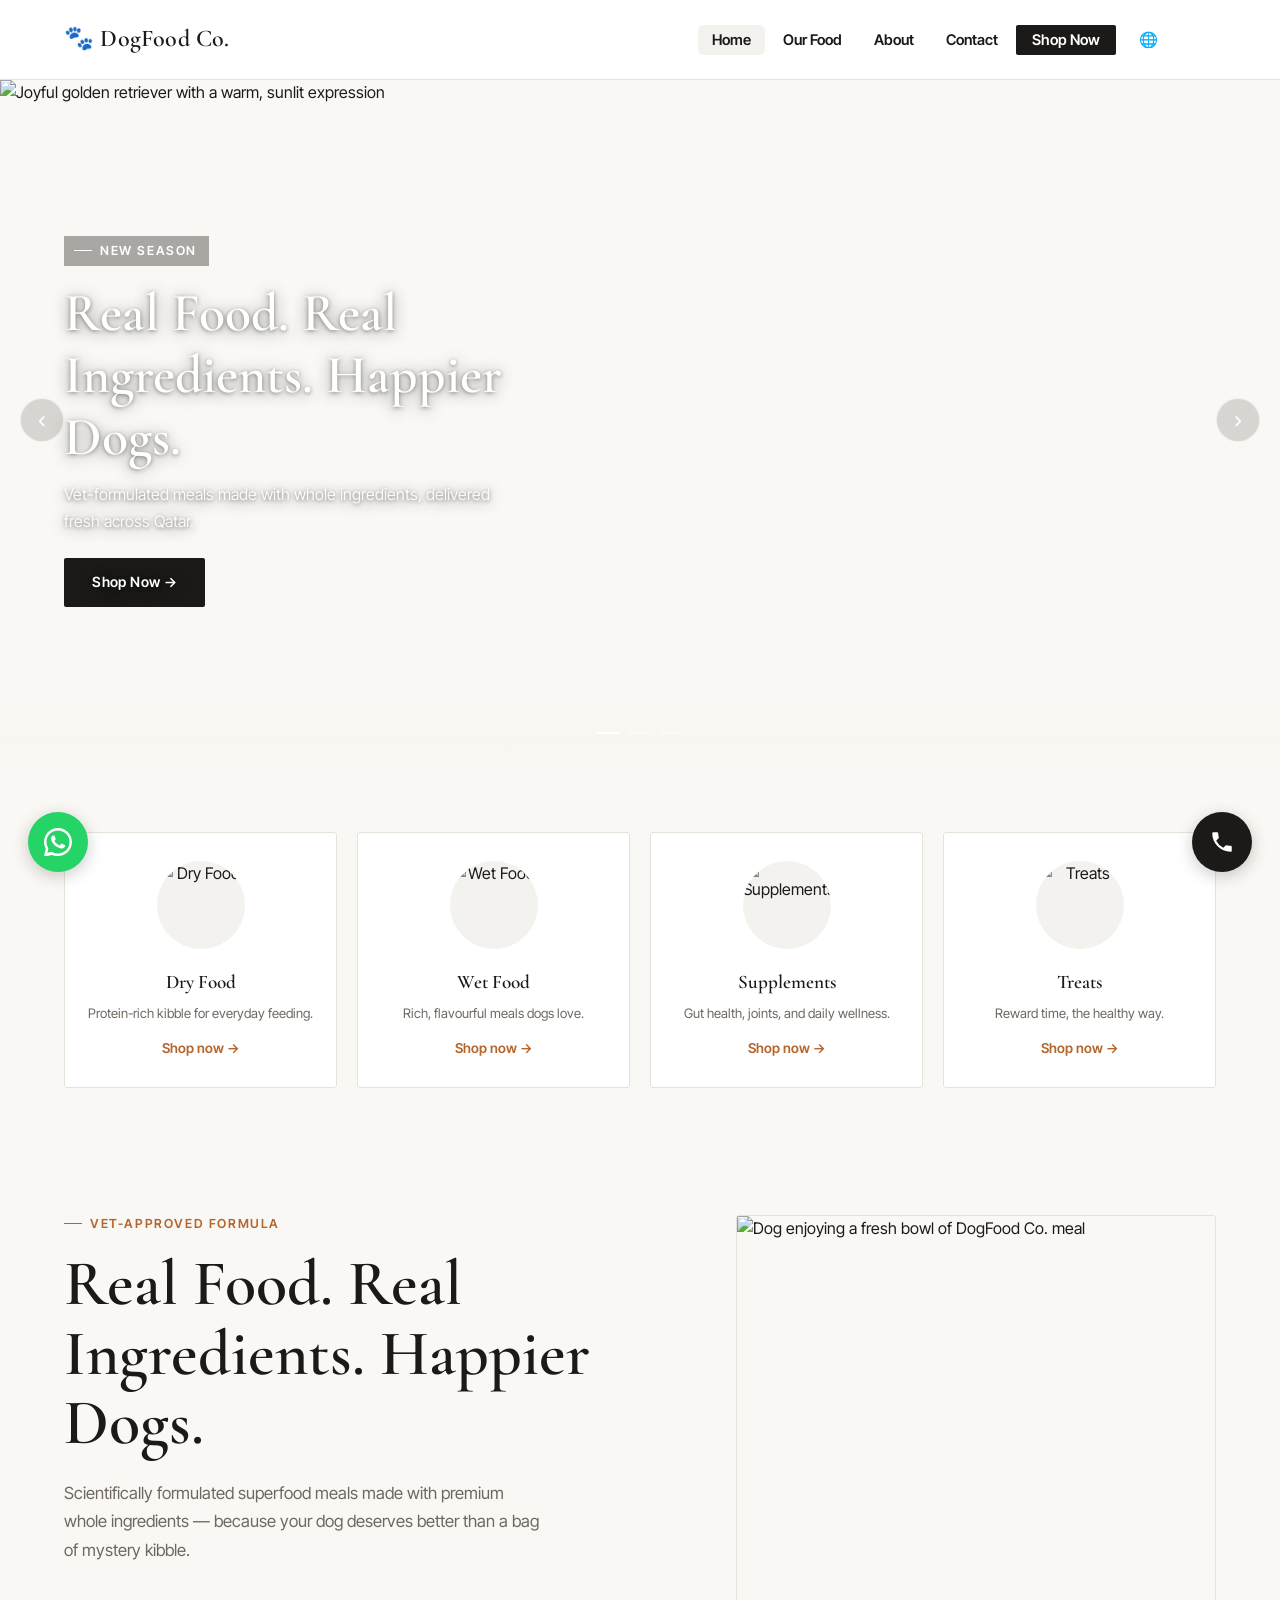
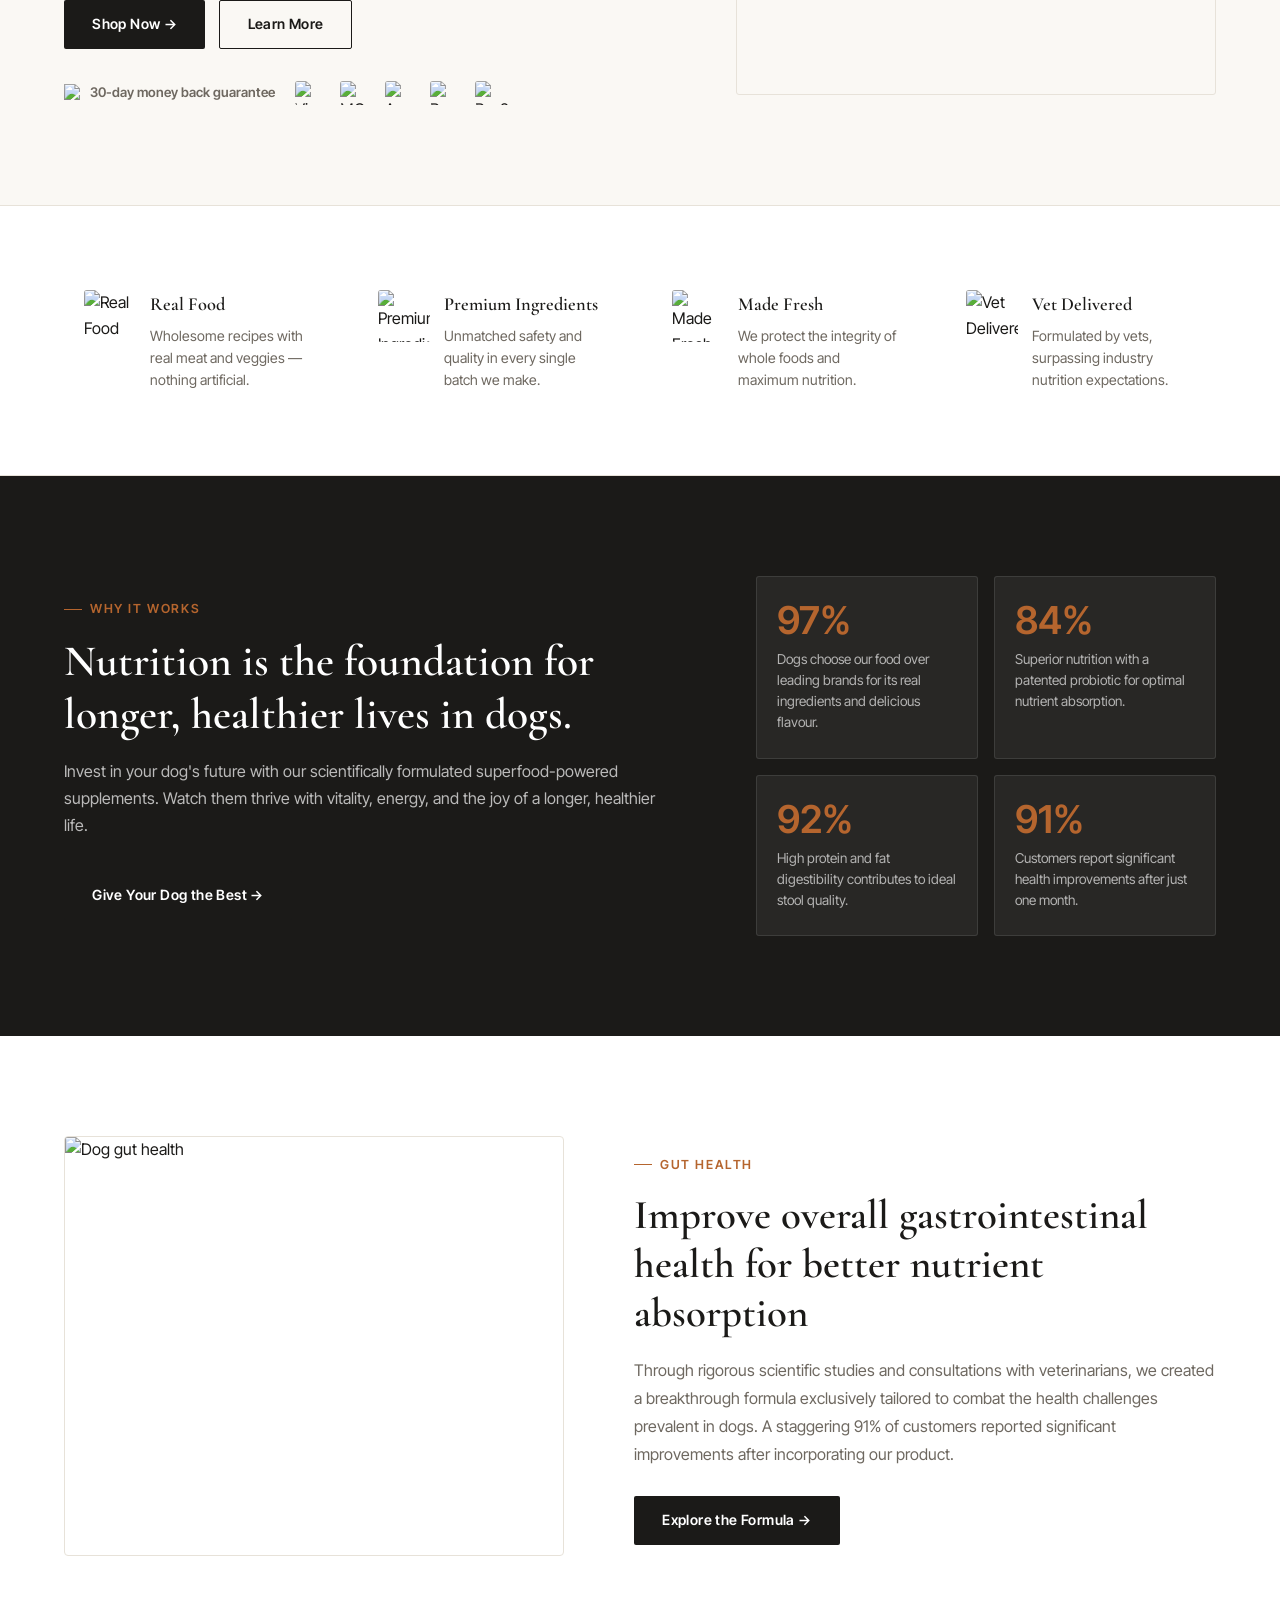
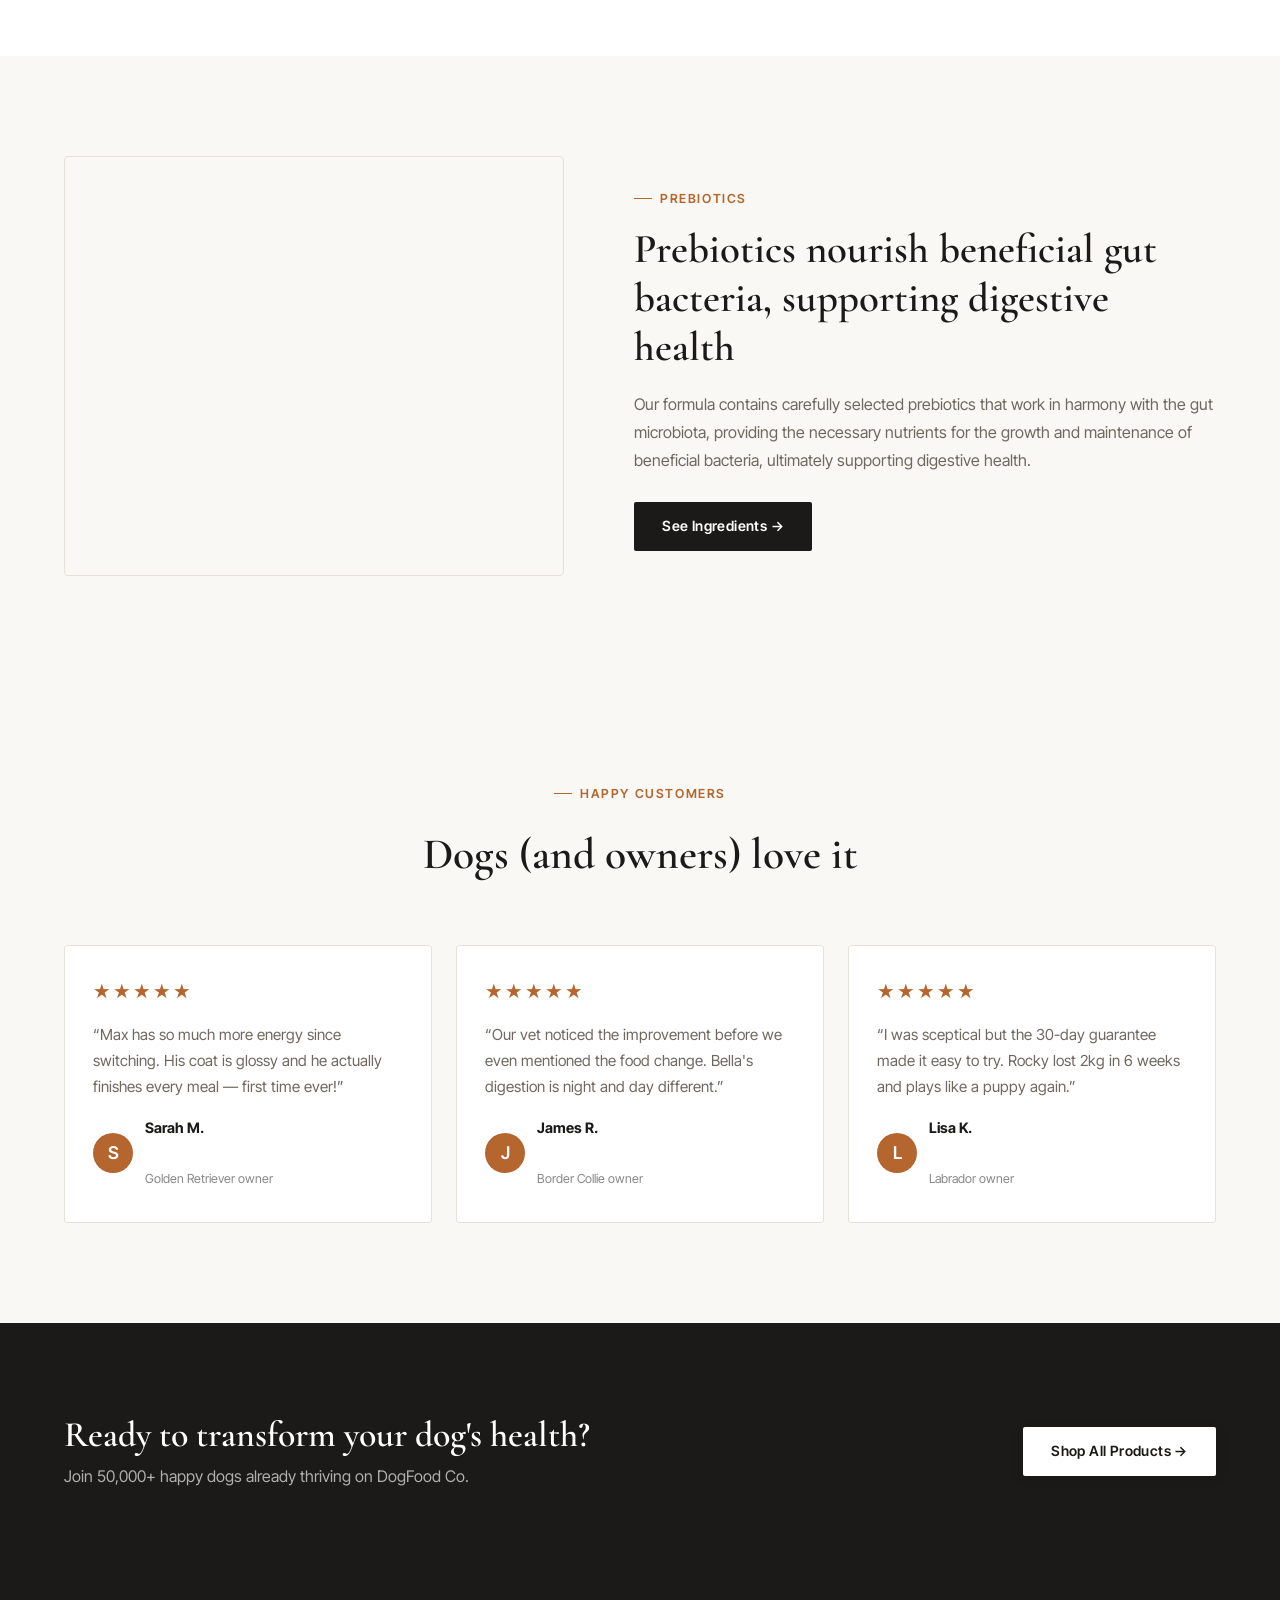
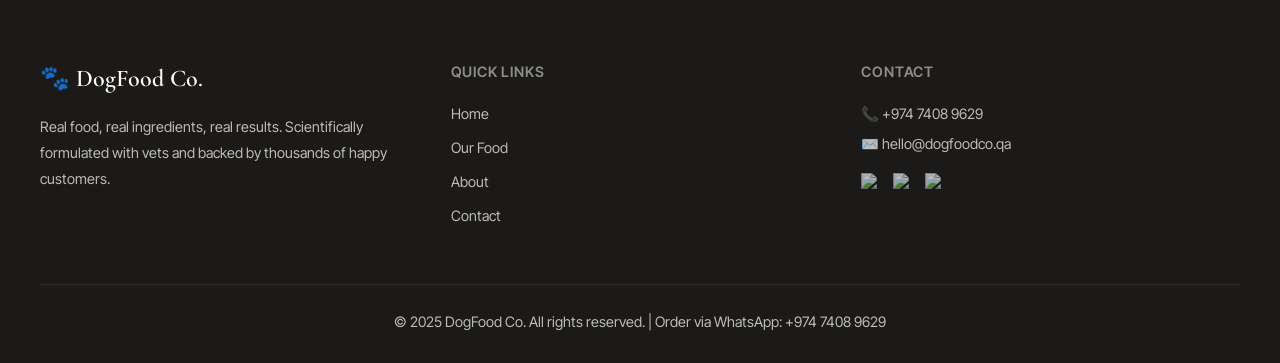
==== commit a100c647: "first commit" ====
--- a/index.html
+++ b/index.html
@@ -74,7 +74,7 @@
 <section class="hero-carousel" id="heroCarousel" aria-roledescription="carousel" aria-label="Featured promotions" data-i18n-aria-label="home.carousel_aria">
     <div class="carousel-track" id="carouselTrack">
         <div class="carousel-slide is-active">
-            <img class="carousel-slide-img" src="https://images.pexels.com/photos/8434670/pexels-photo-8434670.jpeg?auto=compress&amp;cs=tinysrgb&amp;w=1600" alt="">
+            <img class="carousel-slide-img" src="https://images.pexels.com/photos/35511908/pexels-photo-35511908.jpeg?auto=compress&amp;cs=tinysrgb&amp;w=2000" alt="Joyful golden retriever with a warm, sunlit expression" style="object-position: 68% center;">
             <div class="container"><div class="carousel-content">
                 <span class="badge" data-i18n="home.slide1_badge">New Season</span>
                 <h2 data-i18n="home.slide1_title">Real Food. Real Ingredients. Happier Dogs.</h2>
--- a/style.css
+++ b/style.css
@@ -353,13 +353,14 @@
 }
 .carousel-dot.is-active { background: var(--white); transform: none; }
 
-/* The one remaining gradient — light, and only at the very bottom
-   edge of the carousel, blending into the page background below */
+/* The one remaining gradient — kept short and gentle so it just
+   softens the seam between the carousel and the section below,
+   without reading as a visible band over the photo itself */
 .carousel-fade {
     position: absolute;
     left: 0; right: 0; bottom: 0;
-    height: 110px;
-    background: linear-gradient(to bottom, rgba(250,246,241,0) 0%, var(--cream) 100%);
+    height: 50px;
+    background: linear-gradient(to bottom, rgba(250,246,241,0) 0%, rgba(250,246,241,0.65) 70%, var(--cream) 100%);
     z-index: 2;
     pointer-events: none;
 }
